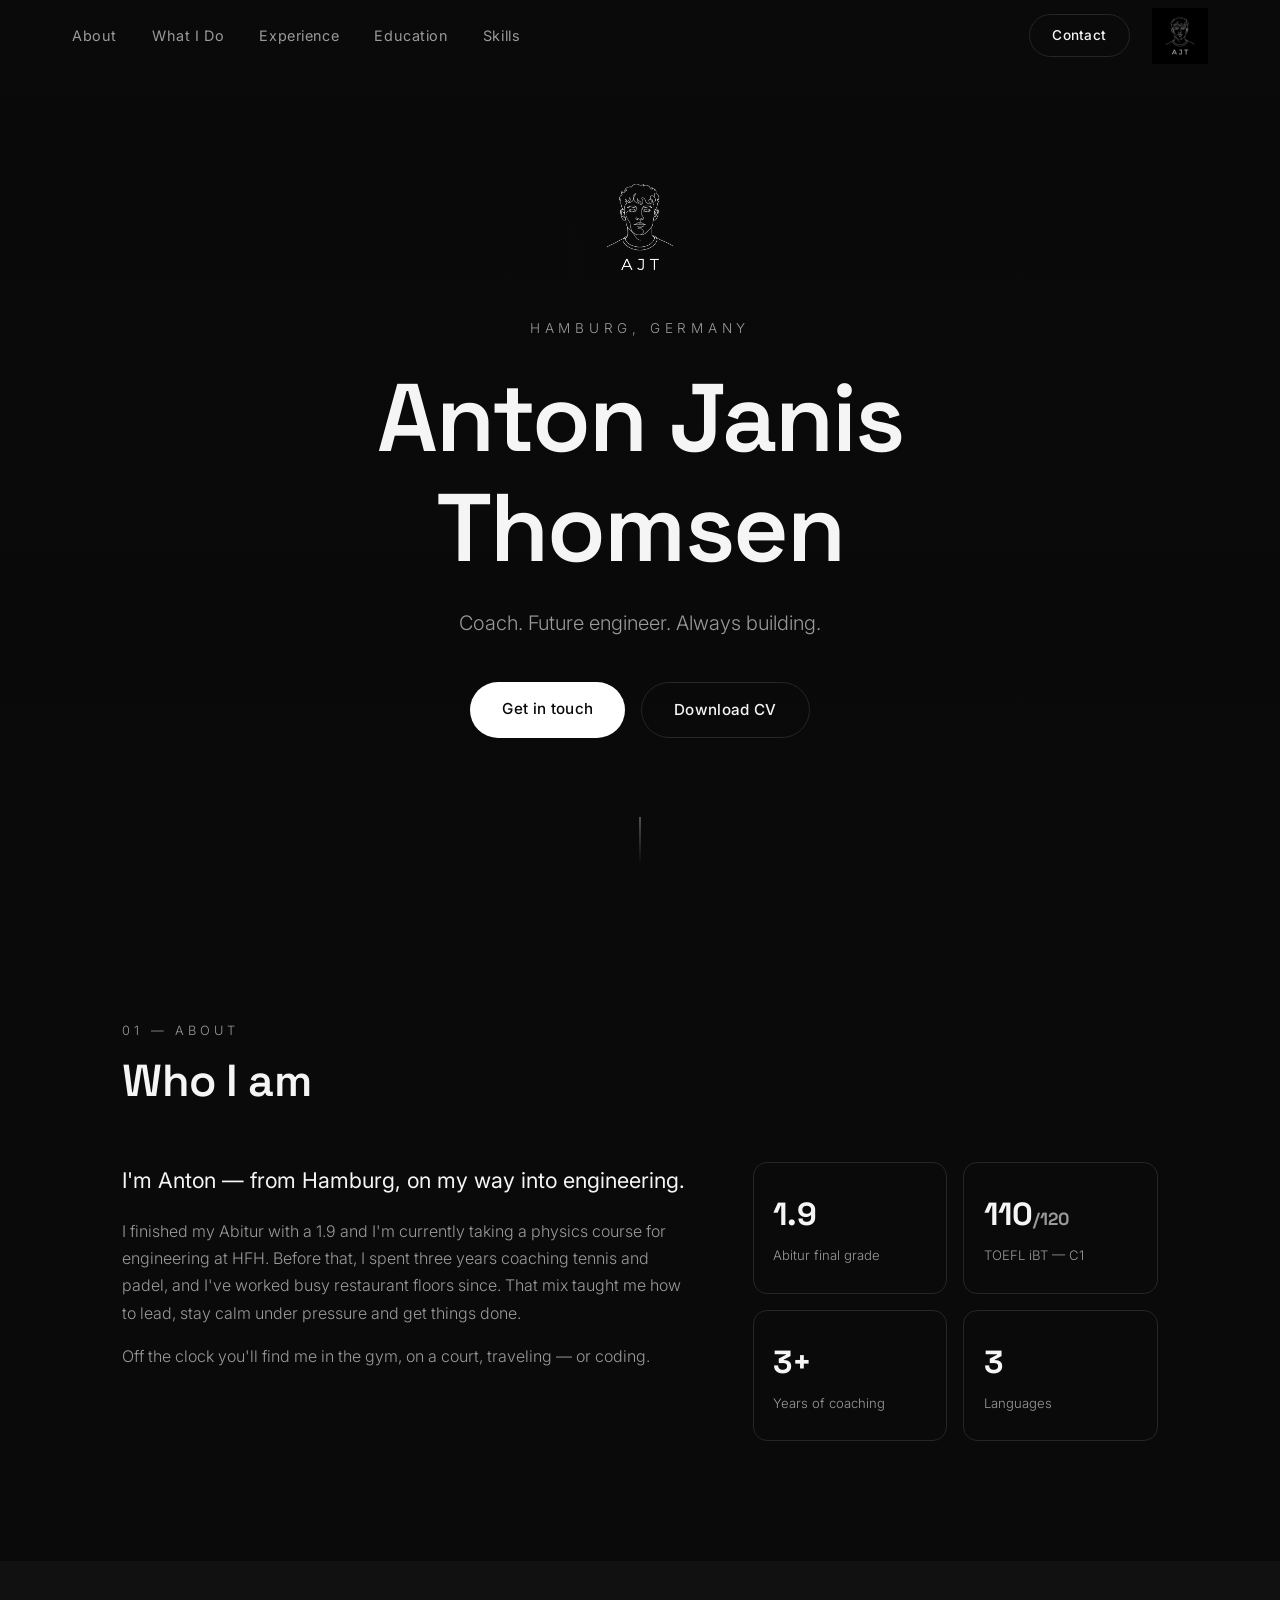
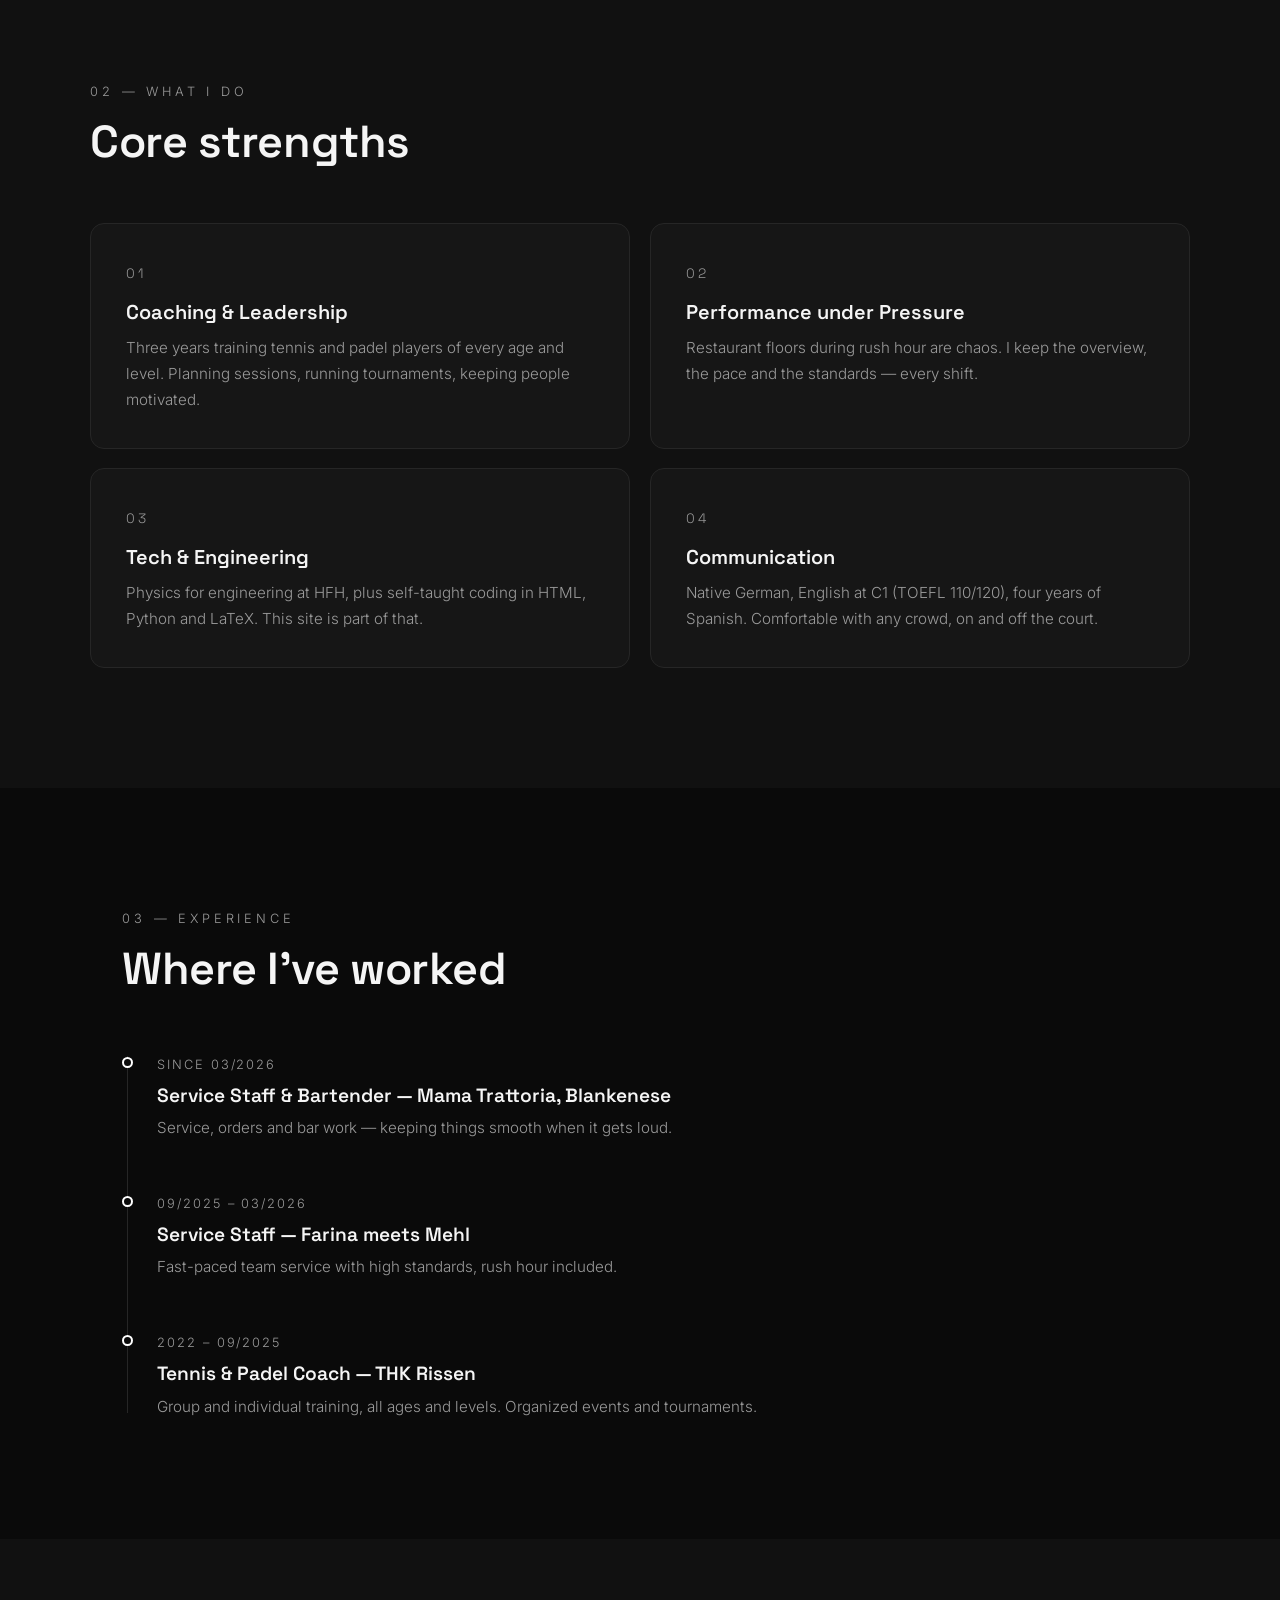
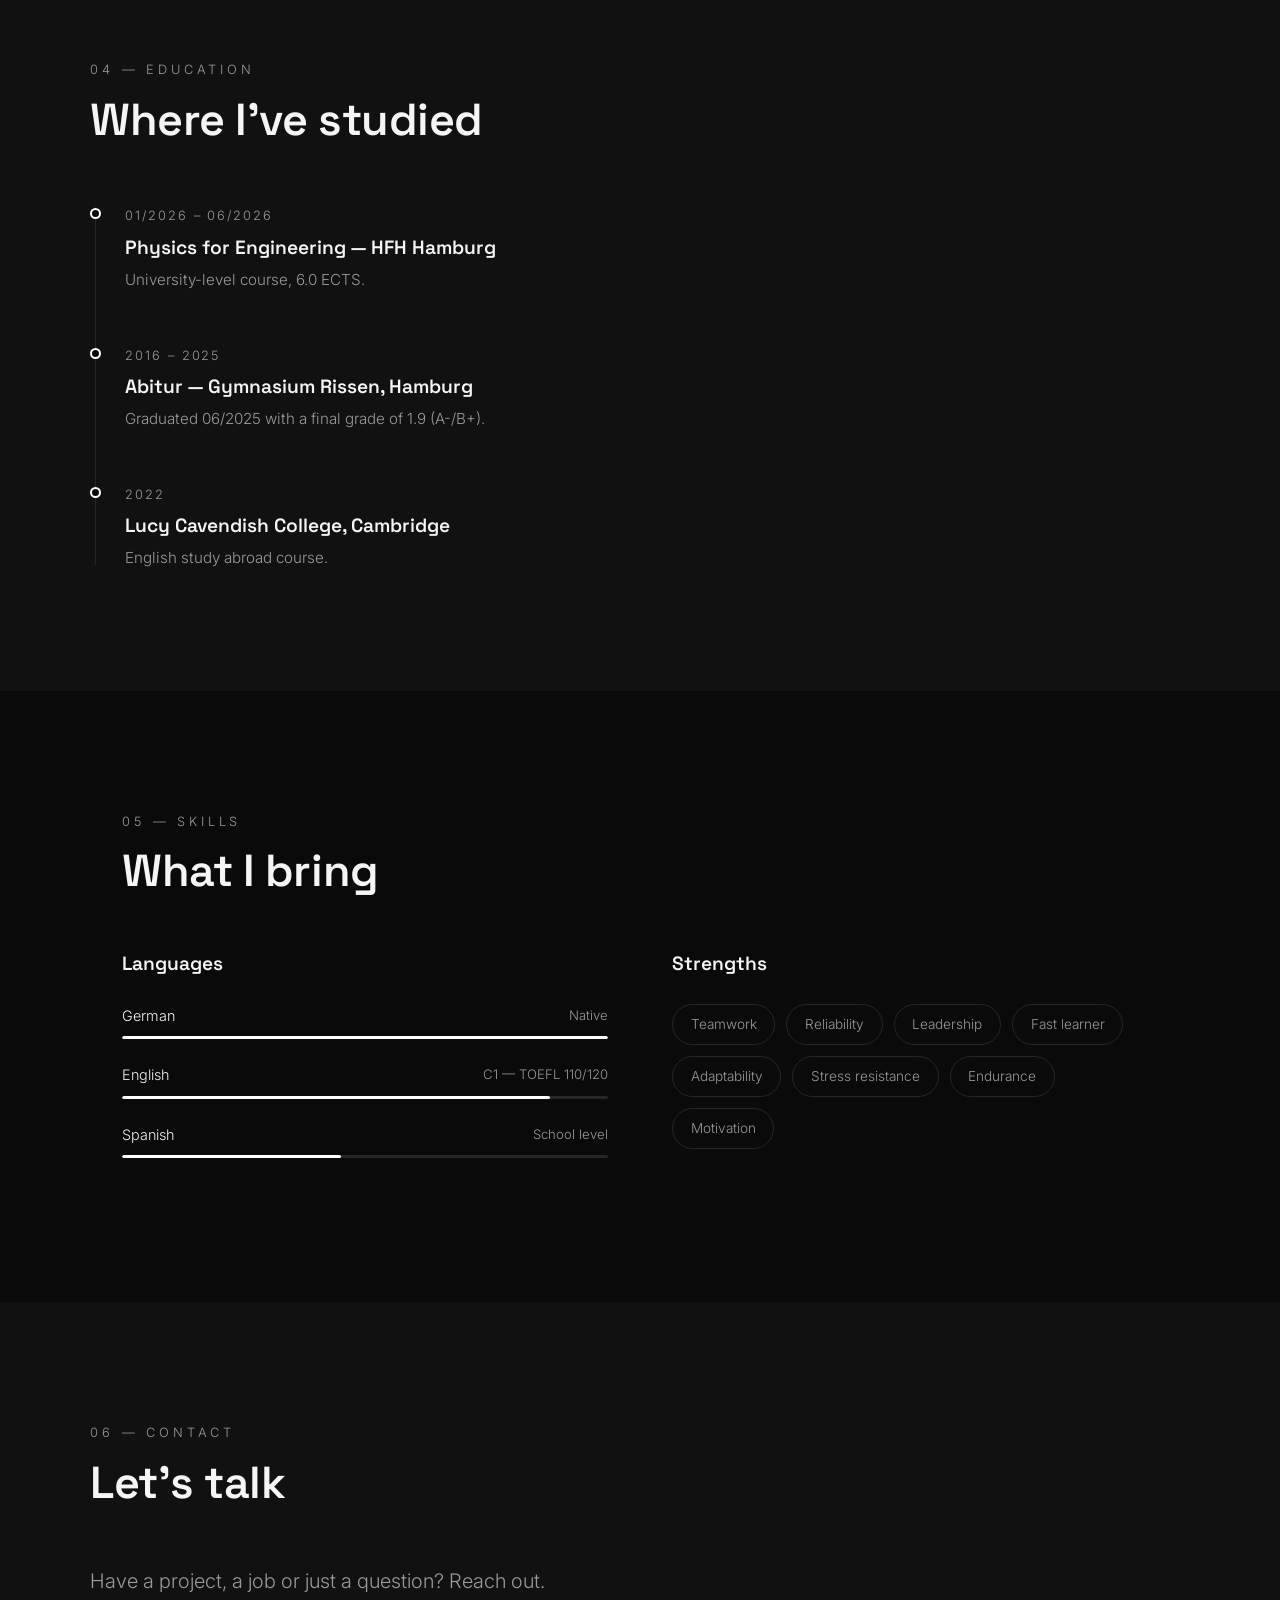
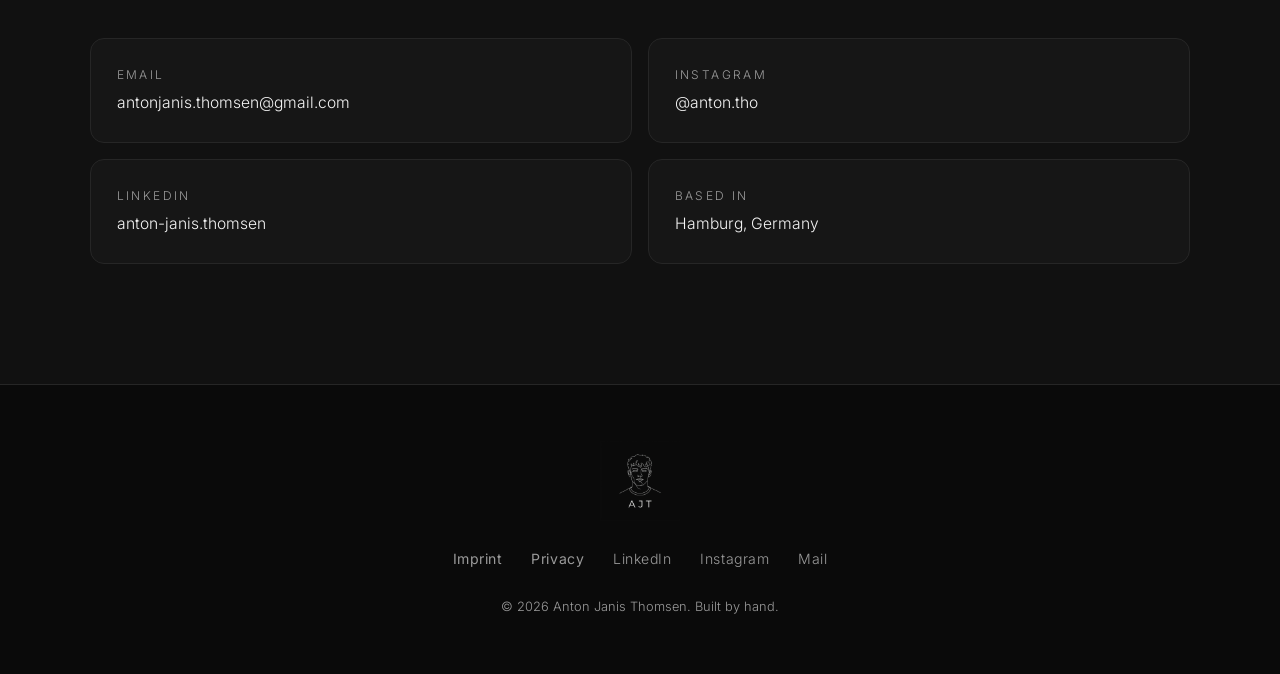
==== index.html @ c022505d "Add files via upload" ====
<!DOCTYPE html>
<html lang="en">
<head>
<meta charset="UTF-8">
<meta name="viewport" content="width=device-width, initial-scale=1.0">
<meta name="description" content="Anton Janis Thomsen — coach, future engineer, based in Hamburg.">
<title>Anton Janis Thomsen</title>
<link rel="icon" href="favicon.png" type="image/png">
<link rel="apple-touch-icon" href="logo.png">
<link rel="preconnect" href="https://fonts.googleapis.com">
<link rel="preconnect" href="https://fonts.gstatic.com" crossorigin>
<link href="https://fonts.googleapis.com/css2?family=Space+Grotesk:wght@400;500;600;700&family=Inter:wght@300;400;500;600&display=swap" rel="stylesheet">
<link rel="stylesheet" href="style.css">
</head>
<body>

<!-- ===== Header ===== -->
<header id="navbar">
  <nav>
    <ul class="nav-links" id="navLinks">
      <li><a href="#about">About</a></li>
      <li><a href="#work">What I Do</a></li>
      <li><a href="#experience">Experience</a></li>
      <li><a href="#education">Education</a></li>
      <li><a href="#skills">Skills</a></li>
    </ul>
    <div class="nav-right">
      <a href="#contact" class="btn btn-outline btn-small">Contact</a>
      <a href="#hero" class="logo" aria-label="AJT — back to top">
        <img src="logo.png" onerror="this.onerror=null;this.src='https://d8j0ntlcm91z4.cloudfront.net/user_3Ex9c6Th5YQaS0W8YevhInPlWBS/hf_20260610_174557_e911da86-dc4c-43cd-9769-07fc72eb60ad.png'" alt="AJT logo" class="logo-img">
      </a>
    </div>
    <button class="burger" id="burger" aria-label="Menu">
      <span></span><span></span><span></span>
    </button>
  </nav>
</header>

<!-- ===== Hero ===== -->
<section id="hero">
  <div class="hero-bg" aria-hidden="true"></div>
  <div class="hero-content">
    <img src="logo.png" alt="AJT logo" class="hero-logo reveal">
    <p class="greeting reveal">Hamburg, Germany</p>
    <h1 class="reveal delay-1">Anton Janis<br>Thomsen</h1>
    <p class="subtitle reveal delay-2">Coach. Future engineer. Always building.</p>
    <div class="hero-buttons reveal delay-3">
      <a href="#contact" class="btn btn-primary">Get in touch</a>
      <a href="CV_Anton_Thomsen.pdf" class="btn btn-outline" download>Download CV</a>
    </div>
  </div>
  <a href="#about" class="scroll-down" aria-label="Scroll down"><span></span></a>
</section>

<!-- ===== About ===== -->
<section id="about" class="section">
  <div class="section-header reveal">
    <span class="tag">01 — About</span>
    <h2>Who I am</h2>
  </div>
  <div class="about-grid">
    <div class="about-text reveal">
      <p class="lead">I'm Anton — from Hamburg, on my way into engineering.</p>
      <p>I finished my Abitur with a 1.9 and I'm currently taking a physics course
      for engineering at HFH. Before that, I spent three years coaching tennis and
      padel, and I've worked busy restaurant floors since. That mix taught me how
      to lead, stay calm under pressure and get things done.</p>
      <p>Off the clock you'll find me in the gym, on a court, traveling — or coding.</p>
    </div>
    <div class="about-stats reveal">
      <div class="stat"><span class="stat-number" data-count="1.9">1.9</span><span class="stat-label">Abitur final grade</span></div>
      <div class="stat"><span class="stat-number">110<small>/120</small></span><span class="stat-label">TOEFL iBT — C1</span></div>
      <div class="stat"><span class="stat-number">3+</span><span class="stat-label">Years of coaching</span></div>
      <div class="stat"><span class="stat-number">3</span><span class="stat-label">Languages</span></div>
    </div>
  </div>
</section>

<!-- ===== What I Do ===== -->
<section id="work" class="section alt-bg">
  <div class="section-header reveal">
    <span class="tag">02 — What I Do</span>
    <h2>Core strengths</h2>
  </div>
  <div class="card-grid">
    <article class="card reveal">
      <span class="card-num">01</span>
      <h3>Coaching &amp; Leadership</h3>
      <p>Three years training tennis and padel players of every age and level. Planning sessions, running tournaments, keeping people motivated.</p>
    </article>
    <article class="card reveal">
      <span class="card-num">02</span>
      <h3>Performance under Pressure</h3>
      <p>Restaurant floors during rush hour are chaos. I keep the overview, the pace and the standards — every shift.</p>
    </article>
    <article class="card reveal">
      <span class="card-num">03</span>
      <h3>Tech &amp; Engineering</h3>
      <p>Physics for engineering at HFH, plus self-taught coding in HTML, Python and LaTeX. This site is part of that.</p>
    </article>
    <article class="card reveal">
      <span class="card-num">04</span>
      <h3>Communication</h3>
      <p>Native German, English at C1 (TOEFL 110/120), four years of Spanish. Comfortable with any crowd, on and off the court.</p>
    </article>
  </div>
</section>

<!-- ===== Experience ===== -->
<section id="experience" class="section">
  <div class="section-header reveal">
    <span class="tag">03 — Experience</span>
    <h2>Where I've worked</h2>
  </div>
  <div class="timeline">
    <div class="timeline-item reveal">
      <div class="timeline-dot"></div>
      <div class="timeline-content">
        <span class="timeline-date">Since 03/2026</span>
        <h3>Service Staff &amp; Bartender — Mama Trattoria, Blankenese</h3>
        <p>Service, orders and bar work — keeping things smooth when it gets loud.</p>
      </div>
    </div>
    <div class="timeline-item reveal">
      <div class="timeline-dot"></div>
      <div class="timeline-content">
        <span class="timeline-date">09/2025 – 03/2026</span>
        <h3>Service Staff — Farina meets Mehl</h3>
        <p>Fast-paced team service with high standards, rush hour included.</p>
      </div>
    </div>
    <div class="timeline-item reveal">
      <div class="timeline-dot"></div>
      <div class="timeline-content">
        <span class="timeline-date">2022 – 09/2025</span>
        <h3>Tennis &amp; Padel Coach — THK Rissen</h3>
        <p>Group and individual training, all ages and levels. Organized events and tournaments.</p>
      </div>
    </div>
  </div>
</section>

<!-- ===== Education ===== -->
<section id="education" class="section alt-bg">
  <div class="section-header reveal">
    <span class="tag">04 — Education</span>
    <h2>Where I've studied</h2>
  </div>
  <div class="timeline">
    <div class="timeline-item reveal">
      <div class="timeline-dot"></div>
      <div class="timeline-content">
        <span class="timeline-date">01/2026 – 06/2026</span>
        <h3>Physics for Engineering — HFH Hamburg</h3>
        <p>University-level course, 6.0 ECTS.</p>
      </div>
    </div>
    <div class="timeline-item reveal">
      <div class="timeline-dot"></div>
      <div class="timeline-content">
        <span class="timeline-date">2016 – 2025</span>
        <h3>Abitur — Gymnasium Rissen, Hamburg</h3>
        <p>Graduated 06/2025 with a final grade of 1.9 (A-/B+).</p>
      </div>
    </div>
    <div class="timeline-item reveal">
      <div class="timeline-dot"></div>
      <div class="timeline-content">
        <span class="timeline-date">2022</span>
        <h3>Lucy Cavendish College, Cambridge</h3>
        <p>English study abroad course.</p>
      </div>
    </div>
  </div>
</section>

<!-- ===== Skills ===== -->
<section id="skills" class="section">
  <div class="section-header reveal">
    <span class="tag">05 — Skills</span>
    <h2>What I bring</h2>
  </div>
  <div class="skills-grid">
    <div class="skills-block reveal">
      <h3>Languages</h3>
      <div class="skill-bar">
        <div class="skill-bar-label"><span>German</span><span>Native</span></div>
        <div class="bar"><div class="bar-fill" data-width="100"></div></div>
      </div>
      <div class="skill-bar">
        <div class="skill-bar-label"><span>English</span><span>C1 — TOEFL 110/120</span></div>
        <div class="bar"><div class="bar-fill" data-width="88"></div></div>
      </div>
      <div class="skill-bar">
        <div class="skill-bar-label"><span>Spanish</span><span>School level</span></div>
        <div class="bar"><div class="bar-fill" data-width="45"></div></div>
      </div>
    </div>
    <div class="skills-block reveal">
      <h3>Strengths</h3>
      <div class="chip-list">
        <span class="chip">Teamwork</span>
        <span class="chip">Reliability</span>
        <span class="chip">Leadership</span>
        <span class="chip">Fast learner</span>
        <span class="chip">Adaptability</span>
        <span class="chip">Stress resistance</span>
        <span class="chip">Endurance</span>
        <span class="chip">Motivation</span>
      </div>
    </div>
  </div>
</section>

<!-- ===== Contact ===== -->
<section id="contact" class="section alt-bg">
  <div class="section-header reveal">
    <span class="tag">06 — Contact</span>
    <h2>Let's talk</h2>
  </div>
  <div class="contact-content reveal">
    <p class="contact-intro">Have a project, a job or just a question? Reach out.</p>
    <div class="contact-cards">
      <a href="mailto:antonjanis.thomsen@gmail.com" class="contact-card"><span class="contact-label">Email</span><span>antonjanis.thomsen@gmail.com</span></a>
      <a href="https://www.instagram.com/anton.tho/" target="_blank" rel="noopener" class="contact-card"><span class="contact-label">Instagram</span><span>@anton.tho</span></a>
      <a href="https://linkedin.com/in/anton-janis.thomsen" target="_blank" rel="noopener" class="contact-card"><span class="contact-label">LinkedIn</span><span>anton-janis.thomsen</span></a>
      <div class="contact-card"><span class="contact-label">Based in</span><span>Hamburg, Germany</span></div>
    </div>
  </div>
</section>

<!-- ===== Footer ===== -->
<footer>
  <div class="footer-inner">
    <img src="logo.png" onerror="this.onerror=null;this.src='https://d8j0ntlcm91z4.cloudfront.net/user_3Ex9c6Th5YQaS0W8YevhInPlWBS/hf_20260610_174557_e911da86-dc4c-43cd-9769-07fc72eb60ad.png'" alt="AJT logo" class="footer-logo">
    <div class="footer-links">
      <button class="footer-link" data-modal="imprint">Imprint</button>
      <button class="footer-link" data-modal="privacy">Privacy</button>
      <a href="https://linkedin.com/in/anton-janis.thomsen" target="_blank" rel="noopener" class="footer-link">LinkedIn</a>
      <a href="https://www.instagram.com/anton.tho/" target="_blank" rel="noopener" class="footer-link">Instagram</a>
      <a href="mailto:antonjanis.thomsen@gmail.com" class="footer-link">Mail</a>
    </div>
    <p class="footer-copy">&copy; 2026 Anton Janis Thomsen. Built by hand.</p>
  </div>
</footer>

<!-- ===== Modals ===== -->
<dialog id="imprint">
  <button class="modal-close" aria-label="Close">&times;</button>
  <h3>Imprint</h3>
  <p>Anton Janis Theodor Thomsen<br>Hamburg, Germany<br>antonjanis.thomsen@gmail.com</p>
  <p class="modal-note">Responsible for content according to &sect; 5 TMG.</p>
</dialog>
<dialog id="privacy">
  <button class="modal-close" aria-label="Close">&times;</button>
  <h3>Privacy</h3>
  <p>This site collects no personal data, sets no cookies and uses no tracking. Fonts are loaded from Google Fonts; their privacy policy applies to that request.</p>
</dialog>

<script src="script.js"></script>
</body>
</html>
---- style.css ----
/* ============ Base ============ */
:root {
  --bg: #0a0a0a;
  --bg-alt: #111111;
  --surface: #161616;
  --line: #262626;
  --text: #f5f5f5;
  --muted: #9a9a9a;
  --accent: #ffffff;
  --radius: 14px;
  --nav-h: 72px;
  --ease: cubic-bezier(.22, 1, .36, 1);
}

* { margin: 0; padding: 0; box-sizing: border-box; }

html { scroll-behavior: smooth; scroll-padding-top: var(--nav-h); }

body {
  background: var(--bg);
  color: var(--text);
  font-family: 'Inter', system-ui, sans-serif;
  font-weight: 300;
  line-height: 1.7;
  -webkit-font-smoothing: antialiased;
}

h1, h2, h3 { font-family: 'Space Grotesk', 'Inter', sans-serif; font-weight: 600; line-height: 1.15; }

img { display: block; max-width: 100%; }

::selection { background: var(--accent); color: var(--bg); }

/* ============ Buttons ============ */
.btn {
  display: inline-block;
  padding: 0.9rem 2rem;
  border-radius: 999px;
  font-size: 0.95rem;
  font-weight: 500;
  letter-spacing: 0.02em;
  text-decoration: none;
  transition: transform 0.3s var(--ease), background 0.3s, color 0.3s, border-color 0.3s;
}
.btn:hover { transform: translateY(-2px); }
.btn-primary { background: var(--accent); color: var(--bg); }
.btn-primary:hover { background: #e2e2e2; }
.btn-outline { border: 1px solid var(--line); color: var(--text); }
.btn-outline:hover { border-color: var(--accent); }
.btn-small { padding: 0.55rem 1.4rem; font-size: 0.85rem; }

/* ============ Header ============ */
#navbar {
  position: fixed;
  inset: 0 0 auto 0;
  z-index: 100;
  height: var(--nav-h);
  transition: background 0.4s, border-color 0.4s;
  border-bottom: 1px solid transparent;
}
#navbar.scrolled {
  background: rgba(10, 10, 10, 0.85);
  backdrop-filter: blur(14px);
  -webkit-backdrop-filter: blur(14px);
  border-bottom-color: var(--line);
}
#navbar nav {
  max-width: 1200px;
  height: 100%;
  margin: 0 auto;
  padding: 0 2rem;
  display: flex;
  align-items: center;
  justify-content: space-between;
  gap: 2rem;
}
.nav-links {
  display: flex;
  gap: 2.2rem;
  list-style: none;
}
.nav-links a {
  color: var(--muted);
  text-decoration: none;
  font-size: 0.9rem;
  font-weight: 400;
  letter-spacing: 0.04em;
  transition: color 0.3s;
}
.nav-links a:hover { color: var(--text); }
.nav-right { display: flex; align-items: center; gap: 1.4rem; }
.logo { color: var(--accent); }
.logo-img { height: 56px; width: auto; filter: invert(1); mix-blend-mode: screen; transition: opacity 0.3s; }
.logo:hover .logo-img { opacity: 0.7; }

.burger {
  display: none;
  flex-direction: column;
  gap: 5px;
  background: none;
  border: none;
  cursor: pointer;
  padding: 6px;
}
.burger span {
  width: 24px; height: 2px;
  background: var(--text);
  transition: transform 0.3s var(--ease), opacity 0.3s;
}
.burger.open span:nth-child(1) { transform: translateY(7px) rotate(45deg); }
.burger.open span:nth-child(2) { opacity: 0; }
.burger.open span:nth-child(3) { transform: translateY(-7px) rotate(-45deg); }

/* ============ Hero ============ */
#hero {
  position: relative;
  min-height: 100svh;
  display: flex;
  align-items: center;
  justify-content: center;
  text-align: center;
  overflow: hidden;
}
.hero-bg {
  position: absolute;
  inset: 0;
  background:
    linear-gradient(rgba(10,10,10,0.78), rgba(10,10,10,0.92) 70%, var(--bg)),
    url('https://images.unsplash.com/photo-1550684376-efcbd6e3f031?auto=format&fit=crop&w=1920&q=70') center/cover no-repeat;
  animation: heroZoom 18s var(--ease) forwards;
}
@keyframes heroZoom { from { transform: scale(1.08); } to { transform: scale(1); } }

.hero-content { position: relative; padding: 0 1.5rem; max-width: 900px; }
.hero-logo {
  height: 130px;
  margin: 0 auto 1.6rem;
  filter: invert(1);
  mix-blend-mode: screen;
}
.greeting {
  font-size: 0.85rem;
  letter-spacing: 0.35em;
  text-transform: uppercase;
  color: var(--muted);
  margin-bottom: 1.4rem;
}
#hero h1 {
  font-size: clamp(2.8rem, 8vw, 6rem);
  letter-spacing: -0.02em;
  margin-bottom: 1.4rem;
}
.subtitle {
  font-size: clamp(1rem, 2.2vw, 1.25rem);
  color: var(--muted);
  margin-bottom: 2.6rem;
}
.hero-buttons { display: flex; gap: 1rem; justify-content: center; flex-wrap: wrap; }

.scroll-down {
  position: absolute;
  bottom: 2.2rem;
  left: 50%;
  transform: translateX(-50%);
}
.scroll-down span {
  display: block;
  width: 1px; height: 48px;
  background: linear-gradient(var(--muted), transparent);
  animation: scrollPulse 2s infinite;
}
@keyframes scrollPulse {
  0% { transform: scaleY(0); transform-origin: top; }
  50% { transform: scaleY(1); transform-origin: top; }
  51% { transform-origin: bottom; }
  100% { transform: scaleY(0); transform-origin: bottom; }
}

/* ============ Sections ============ */
.section { padding: 7.5rem 2rem; max-width: 1100px; margin: 0 auto; }
.alt-bg {
  max-width: none;
  background: var(--bg-alt);
}
.alt-bg > * { max-width: 1100px; margin-left: auto; margin-right: auto; }

.section-header { margin-bottom: 3.5rem; }
.tag {
  display: block;
  font-size: 0.8rem;
  letter-spacing: 0.3em;
  text-transform: uppercase;
  color: var(--muted);
  margin-bottom: 0.8rem;
}
.section-header h2 { font-size: clamp(1.9rem, 4.5vw, 2.8rem); letter-spacing: -0.01em; }

/* ============ About ============ */
.about-grid {
  display: grid;
  grid-template-columns: 1.4fr 1fr;
  gap: 4rem;
  align-items: start;
}
.lead { font-size: 1.35rem; font-weight: 400; color: var(--text); margin-bottom: 1.2rem; }
.about-text p:not(.lead) { color: var(--muted); margin-bottom: 1rem; }
.about-stats {
  display: grid;
  grid-template-columns: 1fr 1fr;
  gap: 1rem;
}
.stat {
  border: 1px solid var(--line);
  border-radius: var(--radius);
  padding: 1.5rem 1.2rem;
  transition: border-color 0.3s, transform 0.3s var(--ease);
}
.stat:hover { border-color: var(--accent); transform: translateY(-3px); }
.stat-number {
  display: block;
  font-family: 'Space Grotesk', sans-serif;
  font-size: 2rem;
  font-weight: 700;
}
.stat-number small { font-size: 1.1rem; color: var(--muted); }
.stat-label { font-size: 0.82rem; color: var(--muted); }

/* ============ Cards ============ */
.card-grid {
  display: grid;
  grid-template-columns: repeat(2, 1fr);
  gap: 1.2rem;
}
.card {
  background: var(--surface);
  border: 1px solid var(--line);
  border-radius: var(--radius);
  padding: 2.2rem;
  transition: border-color 0.3s, transform 0.4s var(--ease);
}
.card:hover { border-color: var(--accent); transform: translateY(-5px); }
.card-num {
  font-family: 'Space Grotesk', sans-serif;
  font-size: 0.85rem;
  color: var(--muted);
  letter-spacing: 0.2em;
}
.card h3 { font-size: 1.25rem; margin: 0.9rem 0 0.7rem; }
.card p { color: var(--muted); font-size: 0.95rem; }

/* ============ Timeline ============ */
.timeline { position: relative; padding-left: 2.2rem; }
.timeline::before {
  content: '';
  position: absolute;
  left: 5px; top: 6px; bottom: 6px;
  width: 1px;
  background: var(--line);
}
.timeline-item { position: relative; padding-bottom: 3rem; }
.timeline-item:last-child { padding-bottom: 0; }
.timeline-dot {
  position: absolute;
  left: -2.2rem;
  top: 7px;
  width: 11px; height: 11px;
  border-radius: 50%;
  background: var(--bg);
  border: 2px solid var(--accent);
}
.timeline-date {
  font-size: 0.8rem;
  letter-spacing: 0.15em;
  text-transform: uppercase;
  color: var(--muted);
}
.timeline-content h3 { font-size: 1.2rem; margin: 0.5rem 0; }
.timeline-content p { color: var(--muted); font-size: 0.95rem; }

/* ============ Skills ============ */
.skills-grid {
  display: grid;
  grid-template-columns: 1fr 1fr;
  gap: 4rem;
}
.skills-block h3 { font-size: 1.2rem; margin-bottom: 1.8rem; }
.skill-bar { margin-bottom: 1.5rem; }
.skill-bar-label {
  display: flex;
  justify-content: space-between;
  font-size: 0.9rem;
  margin-bottom: 0.5rem;
}
.skill-bar-label span:last-child { color: var(--muted); font-size: 0.82rem; }
.bar {
  height: 3px;
  background: var(--line);
  border-radius: 2px;
  overflow: hidden;
}
.bar-fill {
  height: 100%;
  width: 0;
  background: var(--accent);
  border-radius: 2px;
  transition: width 1.4s var(--ease) 0.25s;
}
.chip-list { display: flex; flex-wrap: wrap; gap: 0.7rem; }
.chip {
  border: 1px solid var(--line);
  border-radius: 999px;
  padding: 0.5rem 1.1rem;
  font-size: 0.85rem;
  color: var(--muted);
  transition: border-color 0.3s, color 0.3s;
}
.chip:hover { border-color: var(--accent); color: var(--text); }

/* ============ Contact ============ */
.contact-intro { font-size: 1.25rem; color: var(--muted); margin-bottom: 2.5rem; }
.contact-cards {
  display: grid;
  grid-template-columns: repeat(2, 1fr);
  gap: 1rem;
}
.contact-card {
  display: flex;
  flex-direction: column;
  gap: 0.3rem;
  background: var(--surface);
  border: 1px solid var(--line);
  border-radius: var(--radius);
  padding: 1.6rem;
  color: var(--text);
  text-decoration: none;
  font-size: 0.98rem;
  transition: border-color 0.3s, transform 0.3s var(--ease);
  overflow-wrap: anywhere;
}
.contact-card:hover { border-color: var(--accent); transform: translateY(-3px); }
.contact-label {
  font-size: 0.75rem;
  letter-spacing: 0.2em;
  text-transform: uppercase;
  color: var(--muted);
}

/* ============ Footer ============ */
footer { border-top: 1px solid var(--line); padding: 3.5rem 2rem; }
.footer-inner {
  max-width: 1100px;
  margin: 0 auto;
  display: flex;
  flex-direction: column;
  align-items: center;
  gap: 1.6rem;
  text-align: center;
}
.footer-logo { height: 80px; filter: invert(1); mix-blend-mode: screen; opacity: 0.9; }
.footer-links { display: flex; flex-wrap: wrap; justify-content: center; gap: 1.8rem; }
.footer-link {
  background: none;
  border: none;
  cursor: pointer;
  font-family: inherit;
  font-size: 0.88rem;
  color: var(--muted);
  text-decoration: none;
  letter-spacing: 0.04em;
  transition: color 0.3s;
  padding: 0;
}
.footer-link:hover { color: var(--text); }
.footer-copy { font-size: 0.8rem; color: var(--muted); }

/* ============ Modals ============ */
dialog {
  background: var(--surface);
  color: var(--text);
  border: 1px solid var(--line);
  border-radius: var(--radius);
  padding: 2.5rem;
  max-width: 480px;
  width: calc(100% - 3rem);
}
dialog::backdrop { background: rgba(0, 0, 0, 0.7); backdrop-filter: blur(4px); }
dialog h3 { margin-bottom: 1rem; }
dialog p { color: var(--muted); font-size: 0.95rem; margin-bottom: 0.8rem; }
.modal-note { font-size: 0.8rem; }
.modal-close {
  position: absolute;
  top: 1rem; right: 1.2rem;
  background: none;
  border: none;
  color: var(--muted);
  font-size: 1.6rem;
  cursor: pointer;
  line-height: 1;
}
.modal-close:hover { color: var(--text); }

/* ============ Reveal animations ============ */
.reveal {
  opacity: 0;
  transform: translateY(26px);
  transition: opacity 0.8s var(--ease), transform 0.8s var(--ease);
}
.reveal.visible { opacity: 1; transform: none; }
.delay-1 { transition-delay: 0.12s; }
.delay-2 { transition-delay: 0.24s; }
.delay-3 { transition-delay: 0.36s; }

@media (prefers-reduced-motion: reduce) {
  .reveal { opacity: 1; transform: none; transition: none; }
  .hero-bg { animation: none; }
  html { scroll-behavior: auto; }
}

/* ============ Responsive ============ */
@media (max-width: 900px) {
  .about-grid, .skills-grid { grid-template-columns: 1fr; gap: 2.5rem; }
  .card-grid { grid-template-columns: 1fr; }
}

@media (max-width: 720px) {
  .section { padding: 5rem 1.4rem; }
  .burger { display: flex; }
  .nav-links {
    position: fixed;
    top: var(--nav-h);
    left: 0; right: 0;
    flex-direction: column;
    align-items: center;
    gap: 0;
    background: rgba(10, 10, 10, 0.97);
    backdrop-filter: blur(14px);
    border-bottom: 1px solid var(--line);
    max-height: 0;
    overflow: hidden;
    transition: max-height 0.45s var(--ease);
  }
  .nav-links.open { max-height: 320px; }
  .nav-links li { width: 100%; text-align: center; }
  .nav-links a { display: block; padding: 1rem; }
  .nav-right .btn { display: none; }
  .logo-img { height: 46px; }
  .contact-cards { grid-template-columns: 1fr; }
  .about-stats { grid-template-columns: 1fr 1fr; }
}
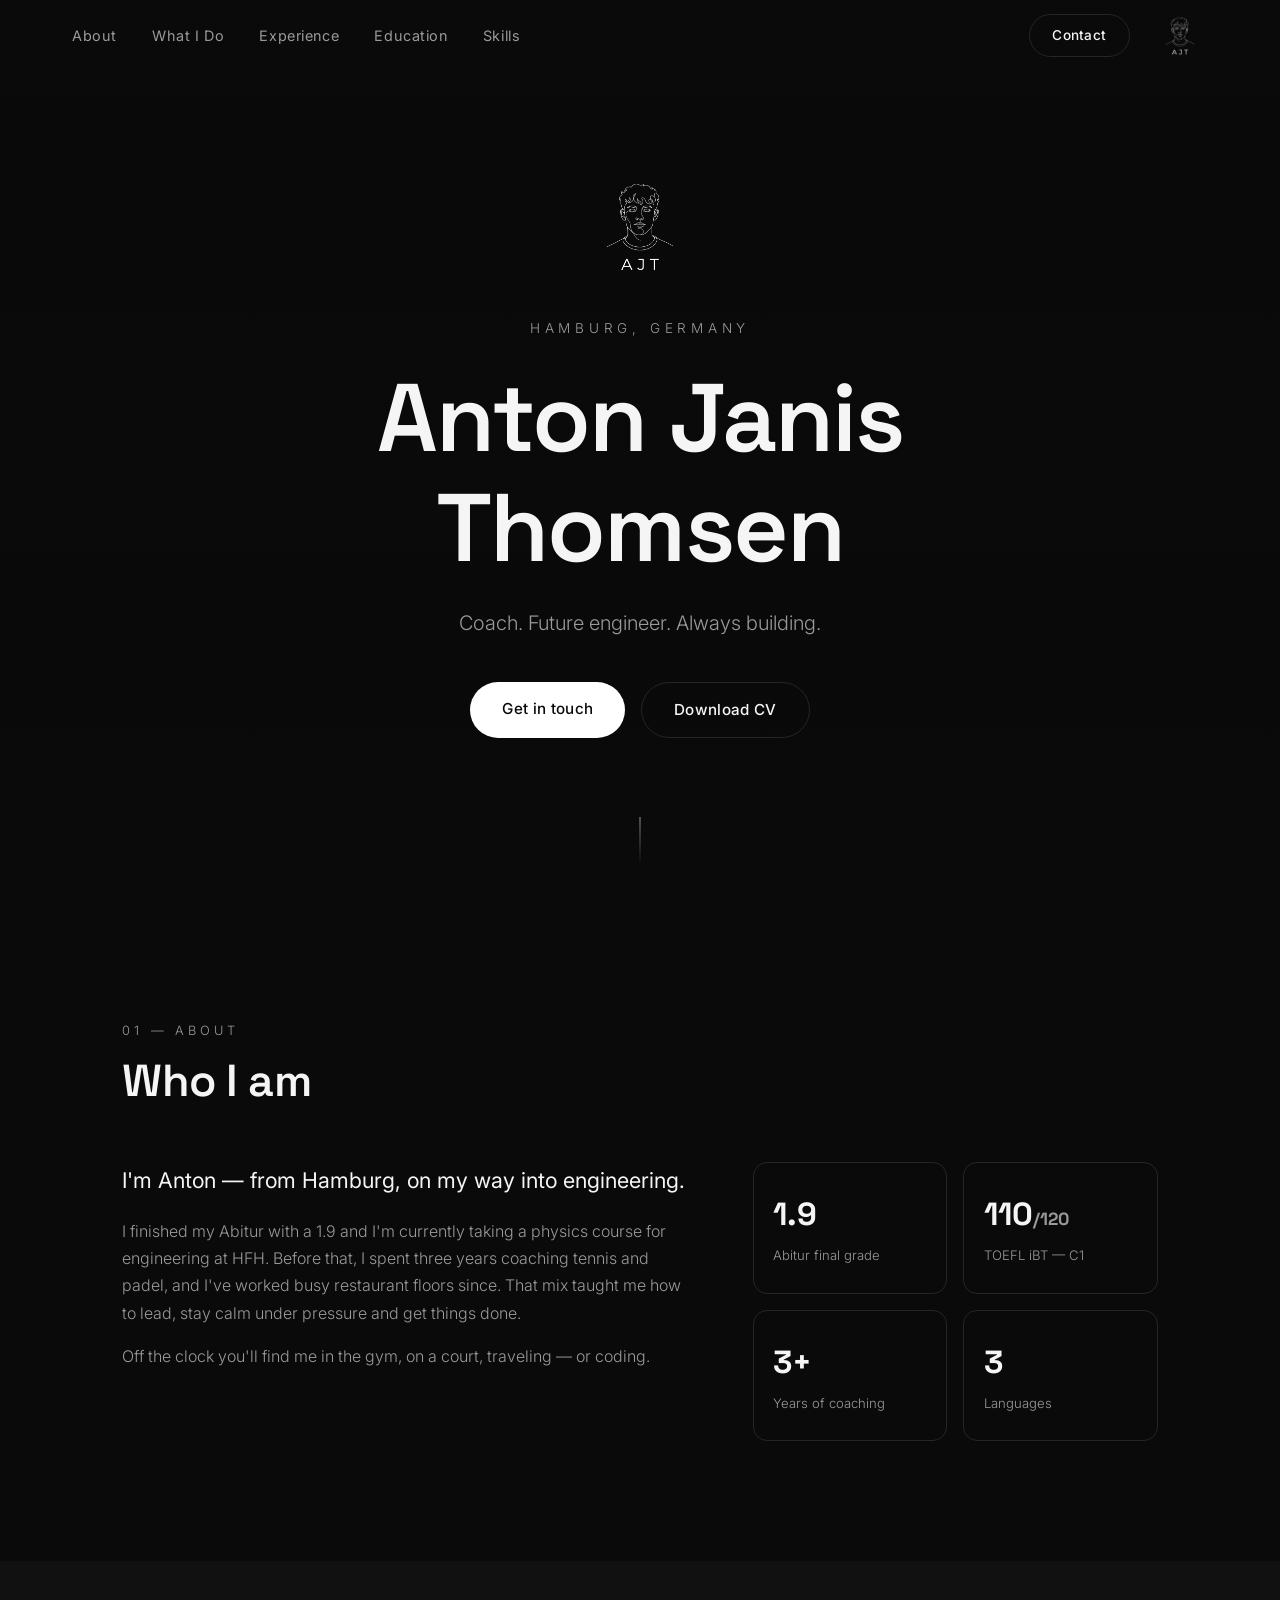
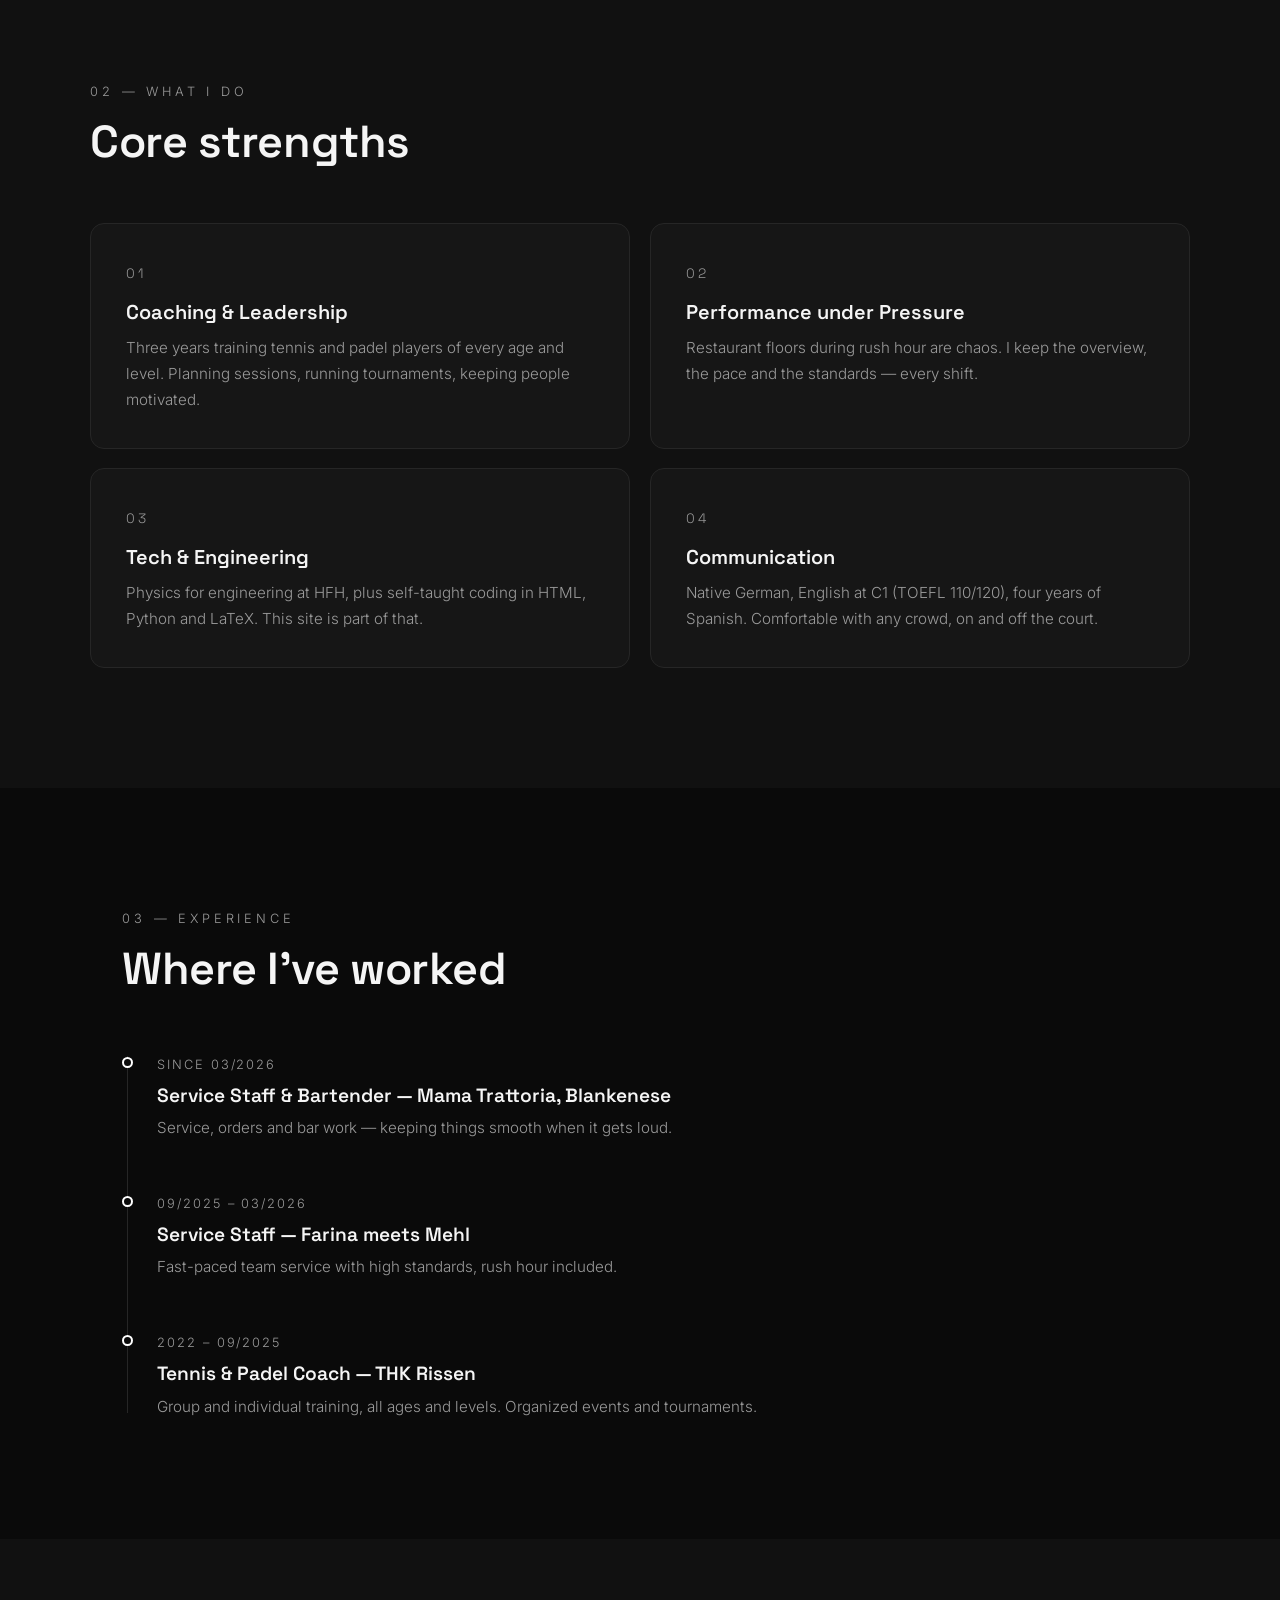
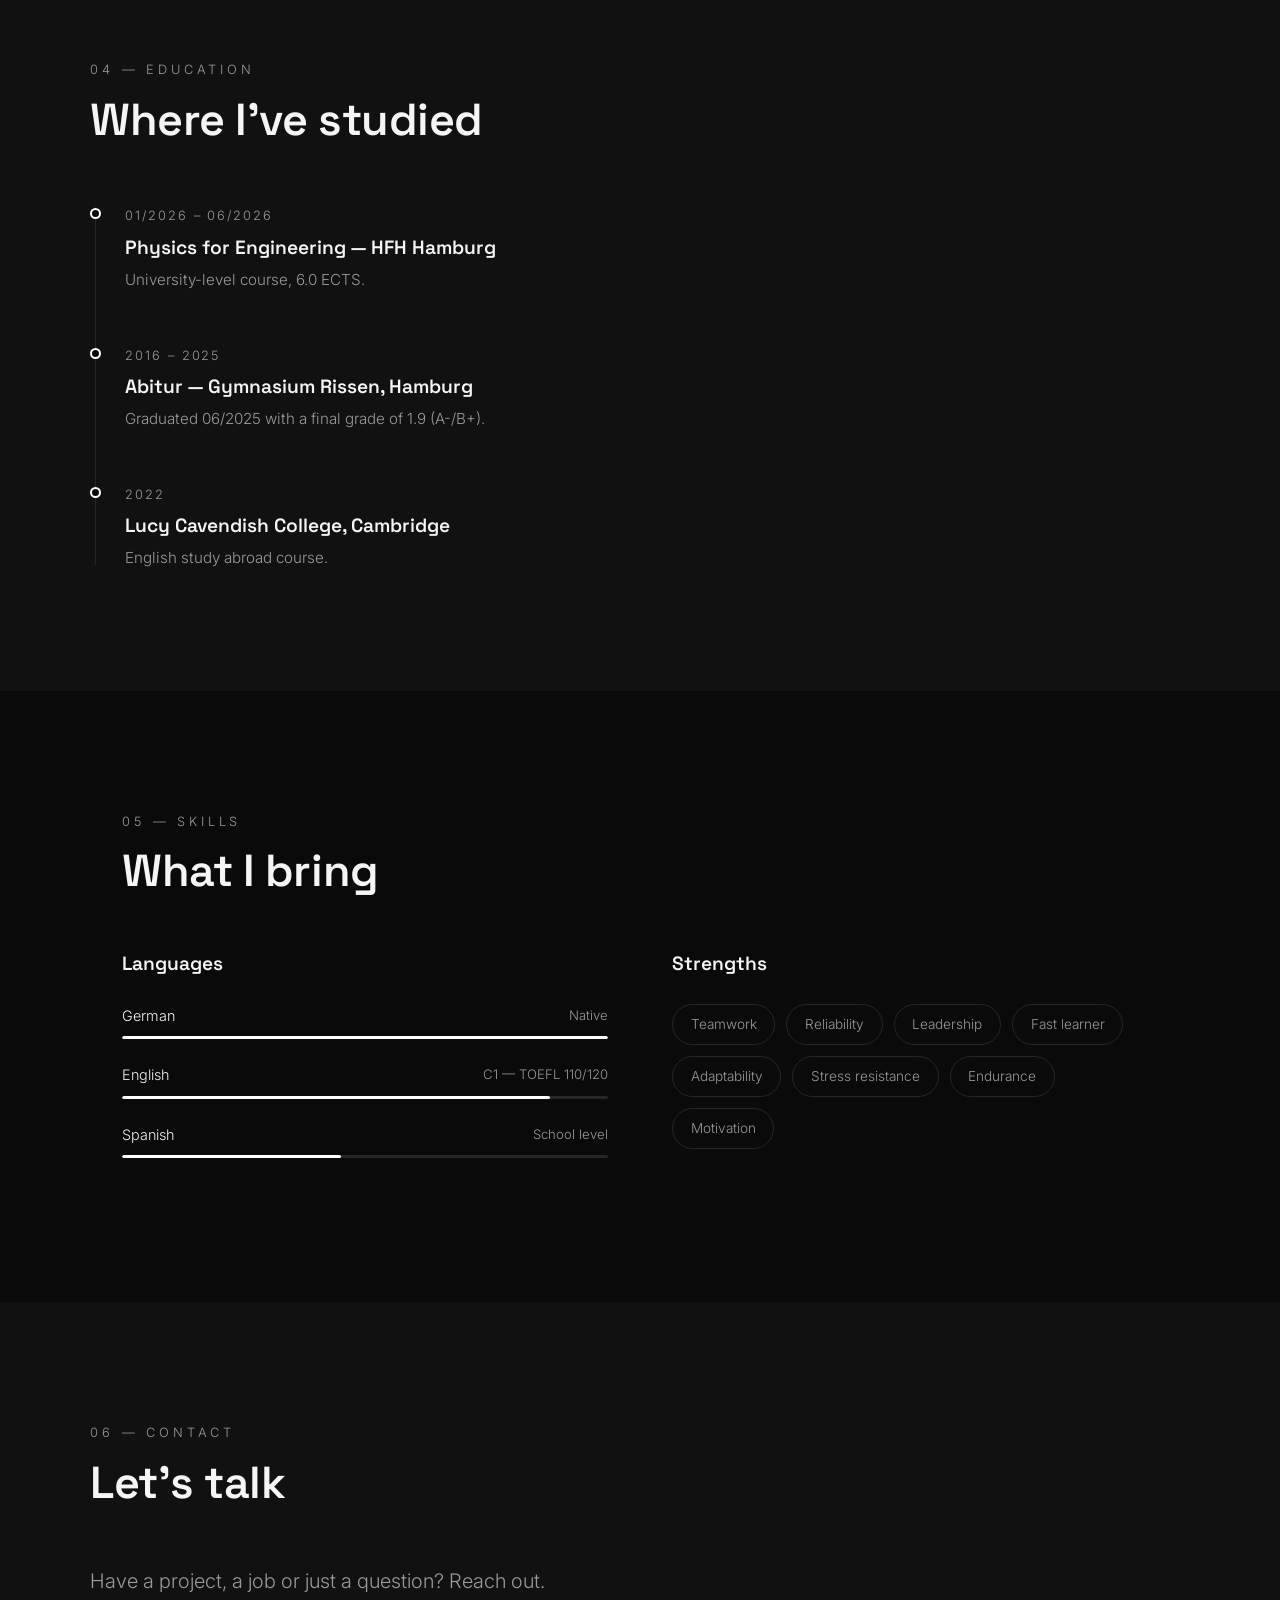
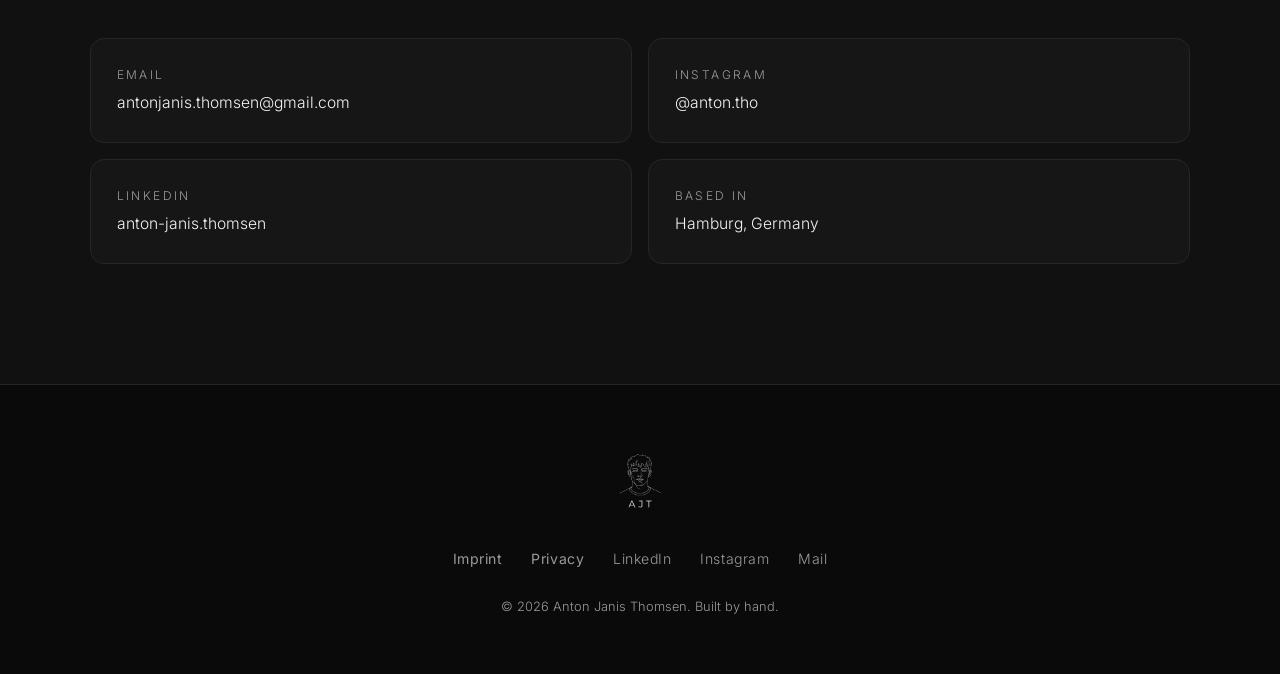
==== commit e0808064: "Add files via upload" ====
--- a/index.html
+++ b/index.html
@@ -27,7 +27,7 @@
     <div class="nav-right">
       <a href="#contact" class="btn btn-outline btn-small">Contact</a>
       <a href="#hero" class="logo" aria-label="AJT — back to top">
-        <img src="logo.png" onerror="this.onerror=null;this.src='https://d8j0ntlcm91z4.cloudfront.net/user_3Ex9c6Th5YQaS0W8YevhInPlWBS/hf_20260610_174557_e911da86-dc4c-43cd-9769-07fc72eb60ad.png'" alt="AJT logo" class="logo-img">
+        <img src="logo-white.png" alt="AJT logo" class="logo-img">
       </a>
     </div>
     <button class="burger" id="burger" aria-label="Menu">
@@ -40,7 +40,7 @@
 <section id="hero">
   <div class="hero-bg" aria-hidden="true"></div>
   <div class="hero-content">
-    <img src="logo.png" alt="AJT logo" class="hero-logo reveal">
+    <img src="logo-white.png" alt="AJT logo" class="hero-logo reveal">
     <p class="greeting reveal">Hamburg, Germany</p>
     <h1 class="reveal delay-1">Anton Janis<br>Thomsen</h1>
     <p class="subtitle reveal delay-2">Coach. Future engineer. Always building.</p>
@@ -232,7 +232,7 @@
 <!-- ===== Footer ===== -->
 <footer>
   <div class="footer-inner">
-    <img src="logo.png" onerror="this.onerror=null;this.src='https://d8j0ntlcm91z4.cloudfront.net/user_3Ex9c6Th5YQaS0W8YevhInPlWBS/hf_20260610_174557_e911da86-dc4c-43cd-9769-07fc72eb60ad.png'" alt="AJT logo" class="footer-logo">
+    <img src="logo-white.png" alt="AJT logo" class="footer-logo">
     <div class="footer-links">
       <button class="footer-link" data-modal="imprint">Imprint</button>
       <button class="footer-link" data-modal="privacy">Privacy</button>
--- a/style.css
+++ b/style.css
@@ -90,7 +90,7 @@
 .nav-links a:hover { color: var(--text); }
 .nav-right { display: flex; align-items: center; gap: 1.4rem; }
 .logo { color: var(--accent); }
-.logo-img { height: 56px; width: auto; filter: invert(1); mix-blend-mode: screen; transition: opacity 0.3s; }
+.logo-img { height: 56px; width: auto; transition: opacity 0.3s; }
 .logo:hover .logo-img { opacity: 0.7; }
 
 .burger {
@@ -135,8 +135,6 @@
 .hero-logo {
   height: 130px;
   margin: 0 auto 1.6rem;
-  filter: invert(1);
-  mix-blend-mode: screen;
 }
 .greeting {
   font-size: 0.85rem;
@@ -356,7 +354,7 @@
   gap: 1.6rem;
   text-align: center;
 }
-.footer-logo { height: 80px; filter: invert(1); mix-blend-mode: screen; opacity: 0.9; }
+.footer-logo { height: 80px; opacity: 0.9; }
 .footer-links { display: flex; flex-wrap: wrap; justify-content: center; gap: 1.8rem; }
 .footer-link {
   background: none;
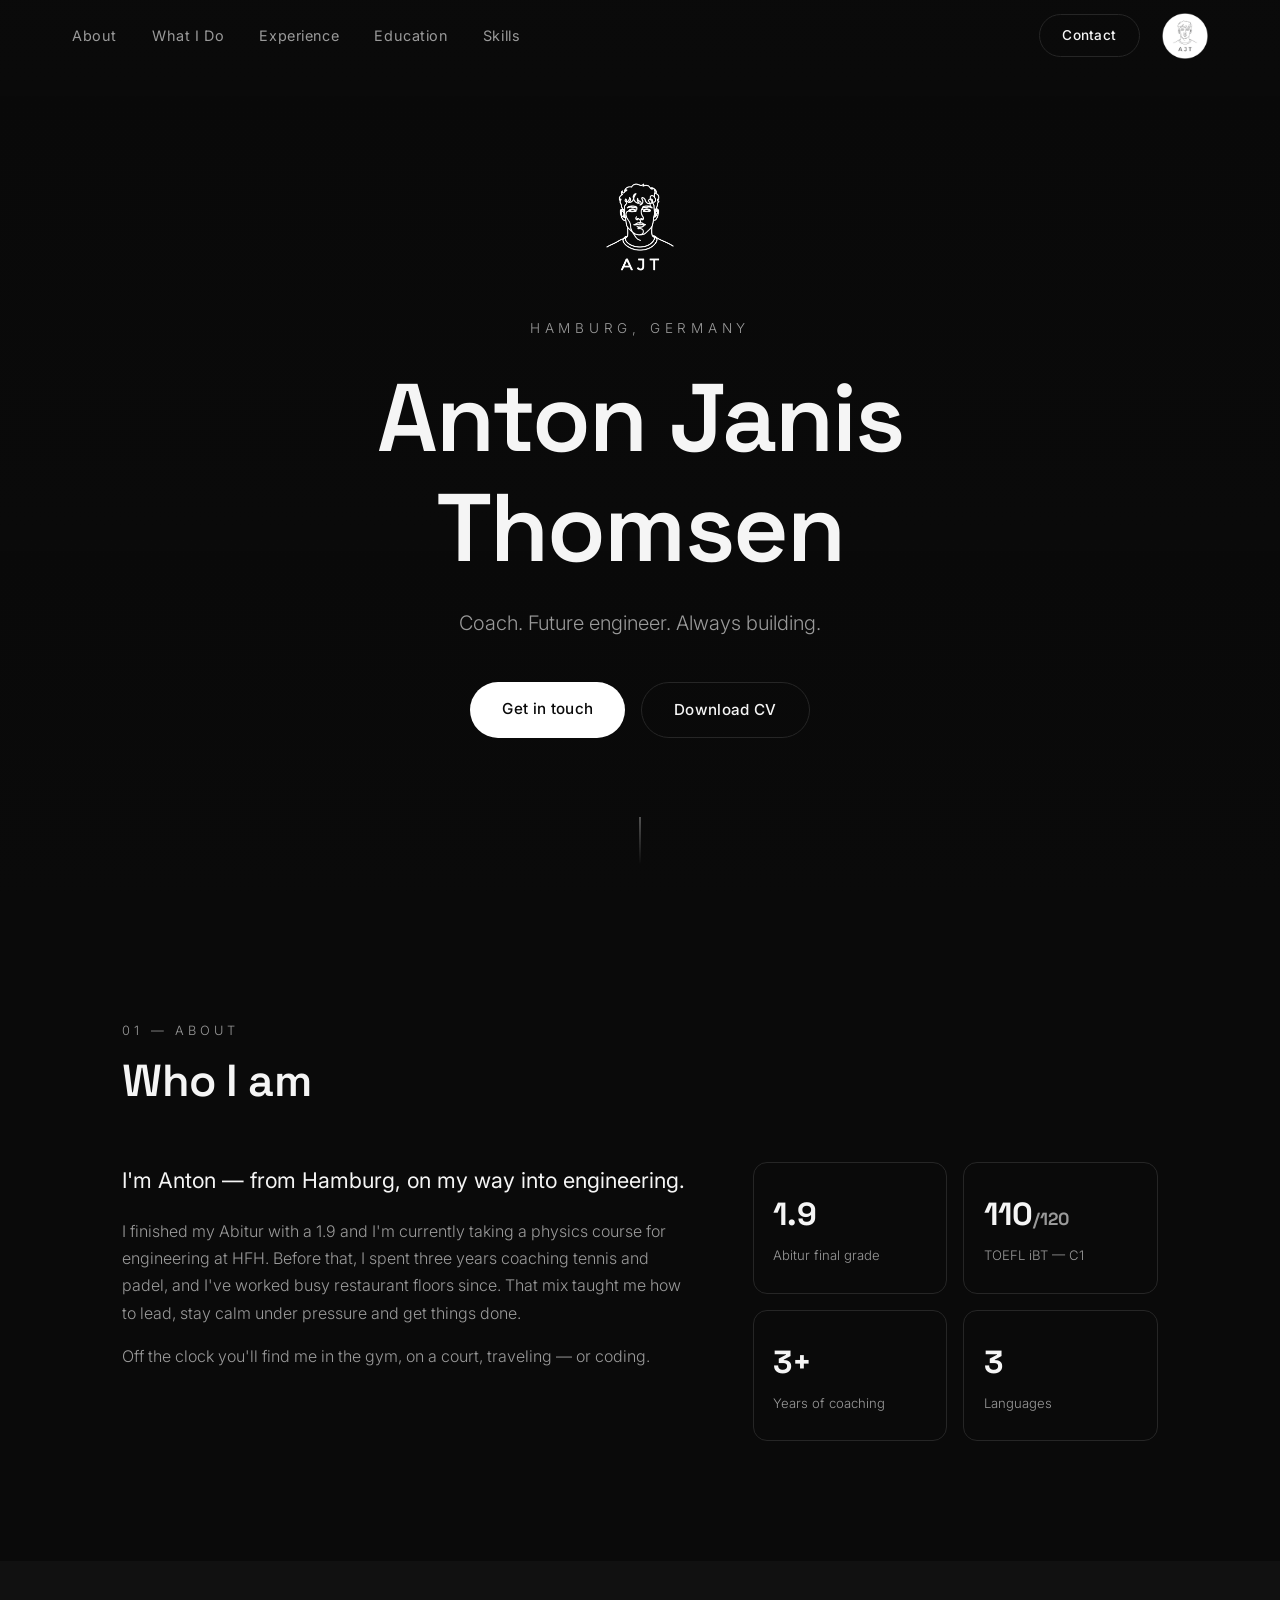
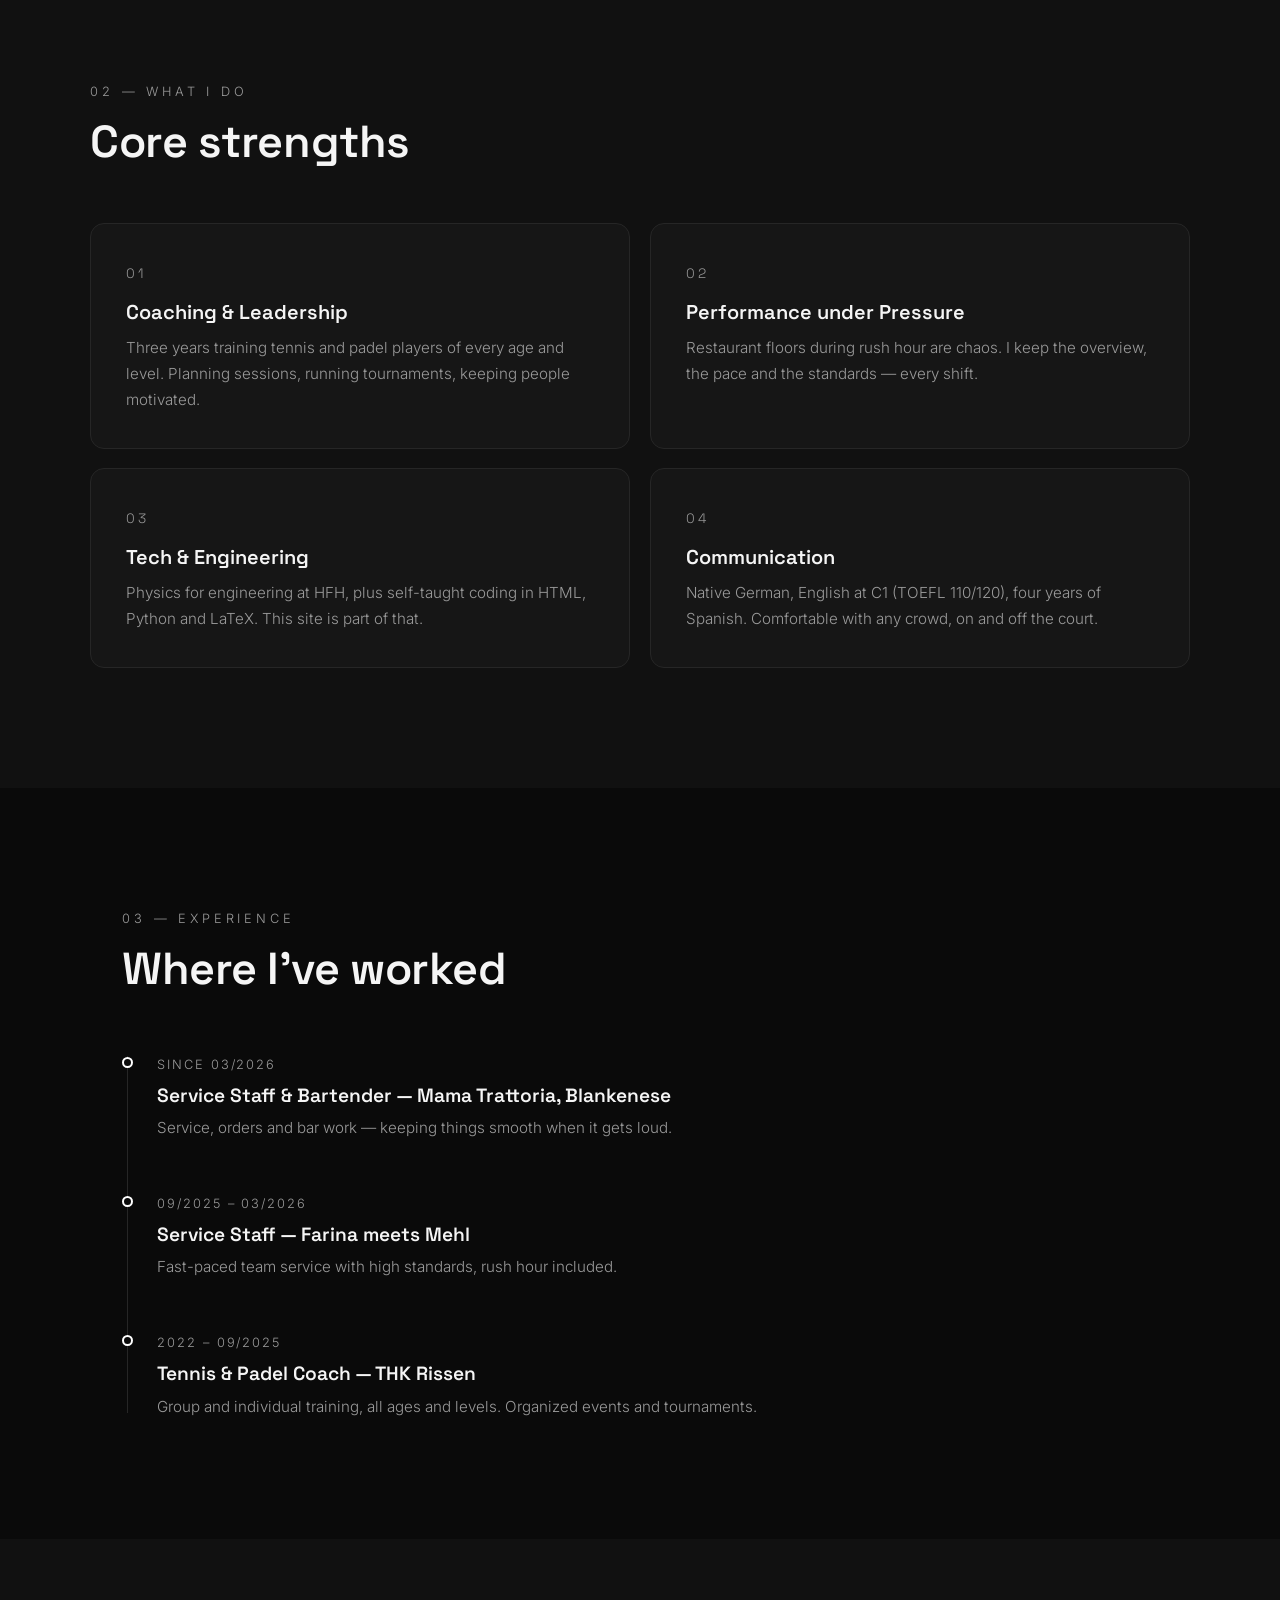
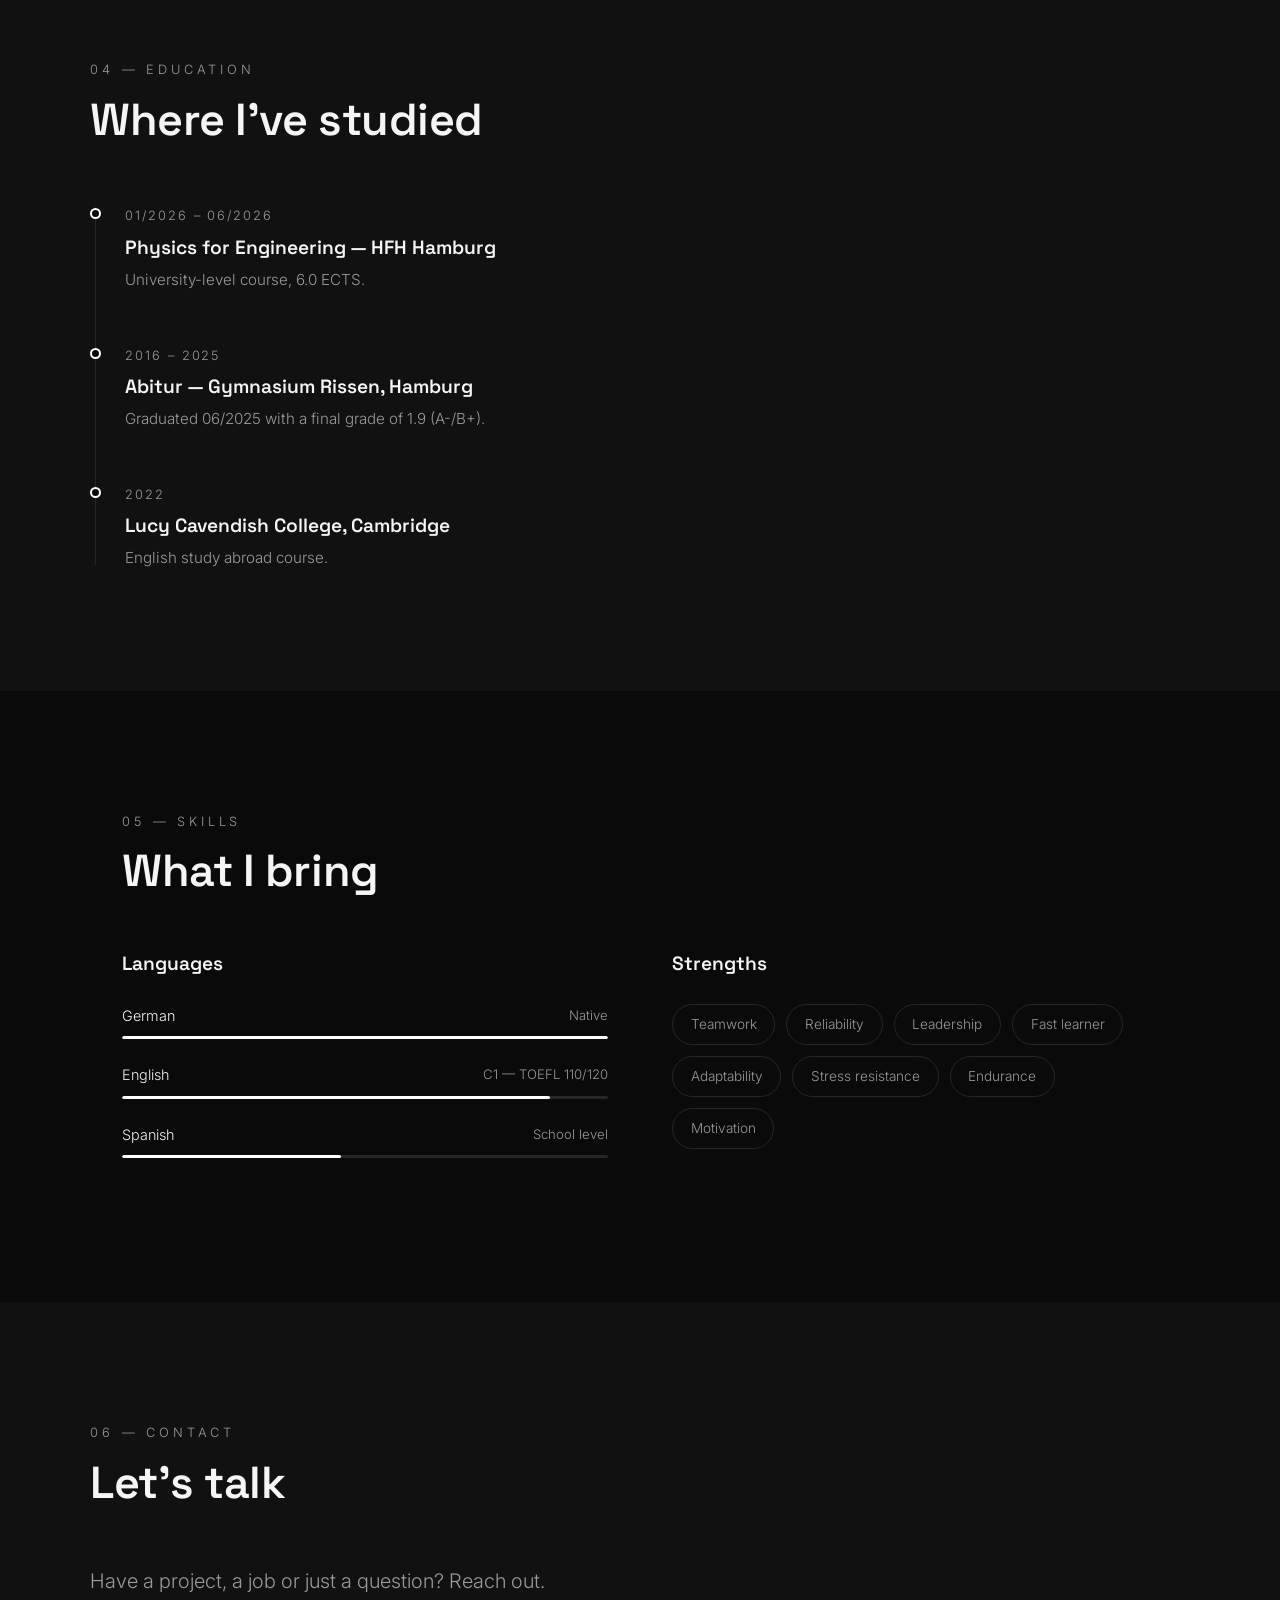
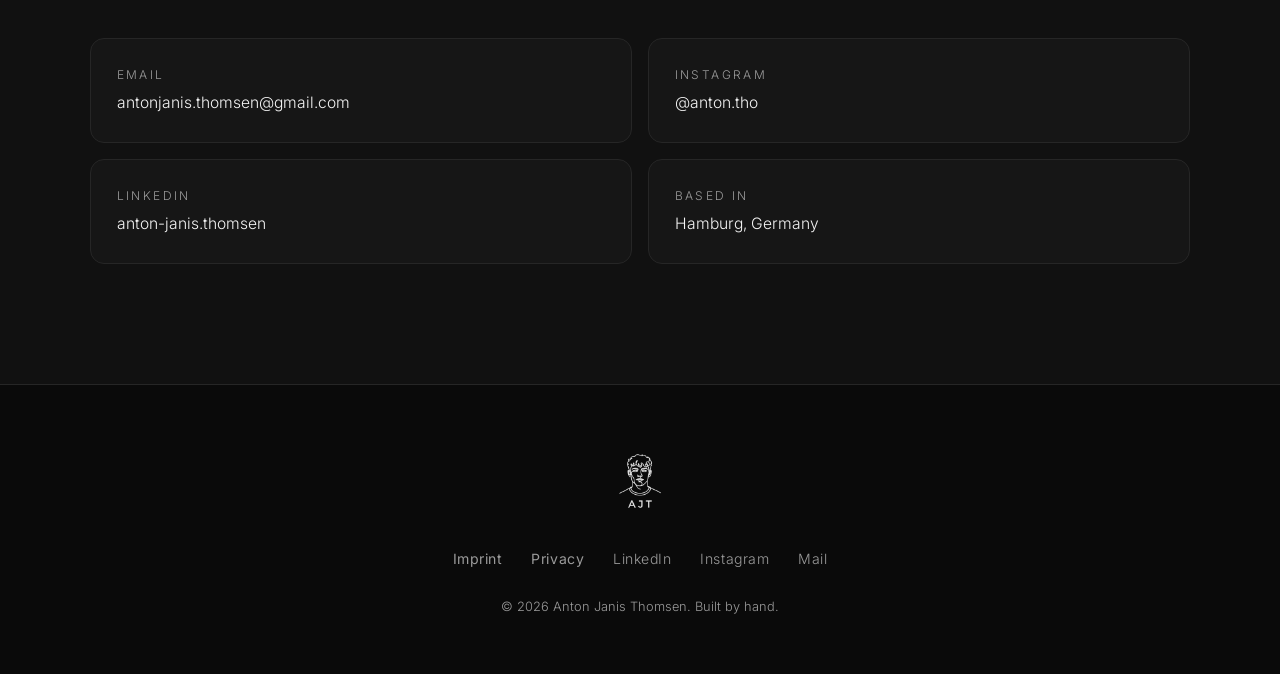
==== commit 5e278b2d: "Add files via upload" ====
--- a/index.html
+++ b/index.html
@@ -27,7 +27,7 @@
     <div class="nav-right">
       <a href="#contact" class="btn btn-outline btn-small">Contact</a>
       <a href="#hero" class="logo" aria-label="AJT — back to top">
-        <img src="logo-white.png" alt="AJT logo" class="logo-img">
+        <img src="favicon.png" alt="AJT logo" class="logo-img">
       </a>
     </div>
     <button class="burger" id="burger" aria-label="Menu">
--- a/style.css
+++ b/style.css
@@ -90,7 +90,7 @@
 .nav-links a:hover { color: var(--text); }
 .nav-right { display: flex; align-items: center; gap: 1.4rem; }
 .logo { color: var(--accent); }
-.logo-img { height: 56px; width: auto; transition: opacity 0.3s; }
+.logo-img { height: 46px; width: auto; transition: opacity 0.3s; }
 .logo:hover .logo-img { opacity: 0.7; }
 
 .burger {
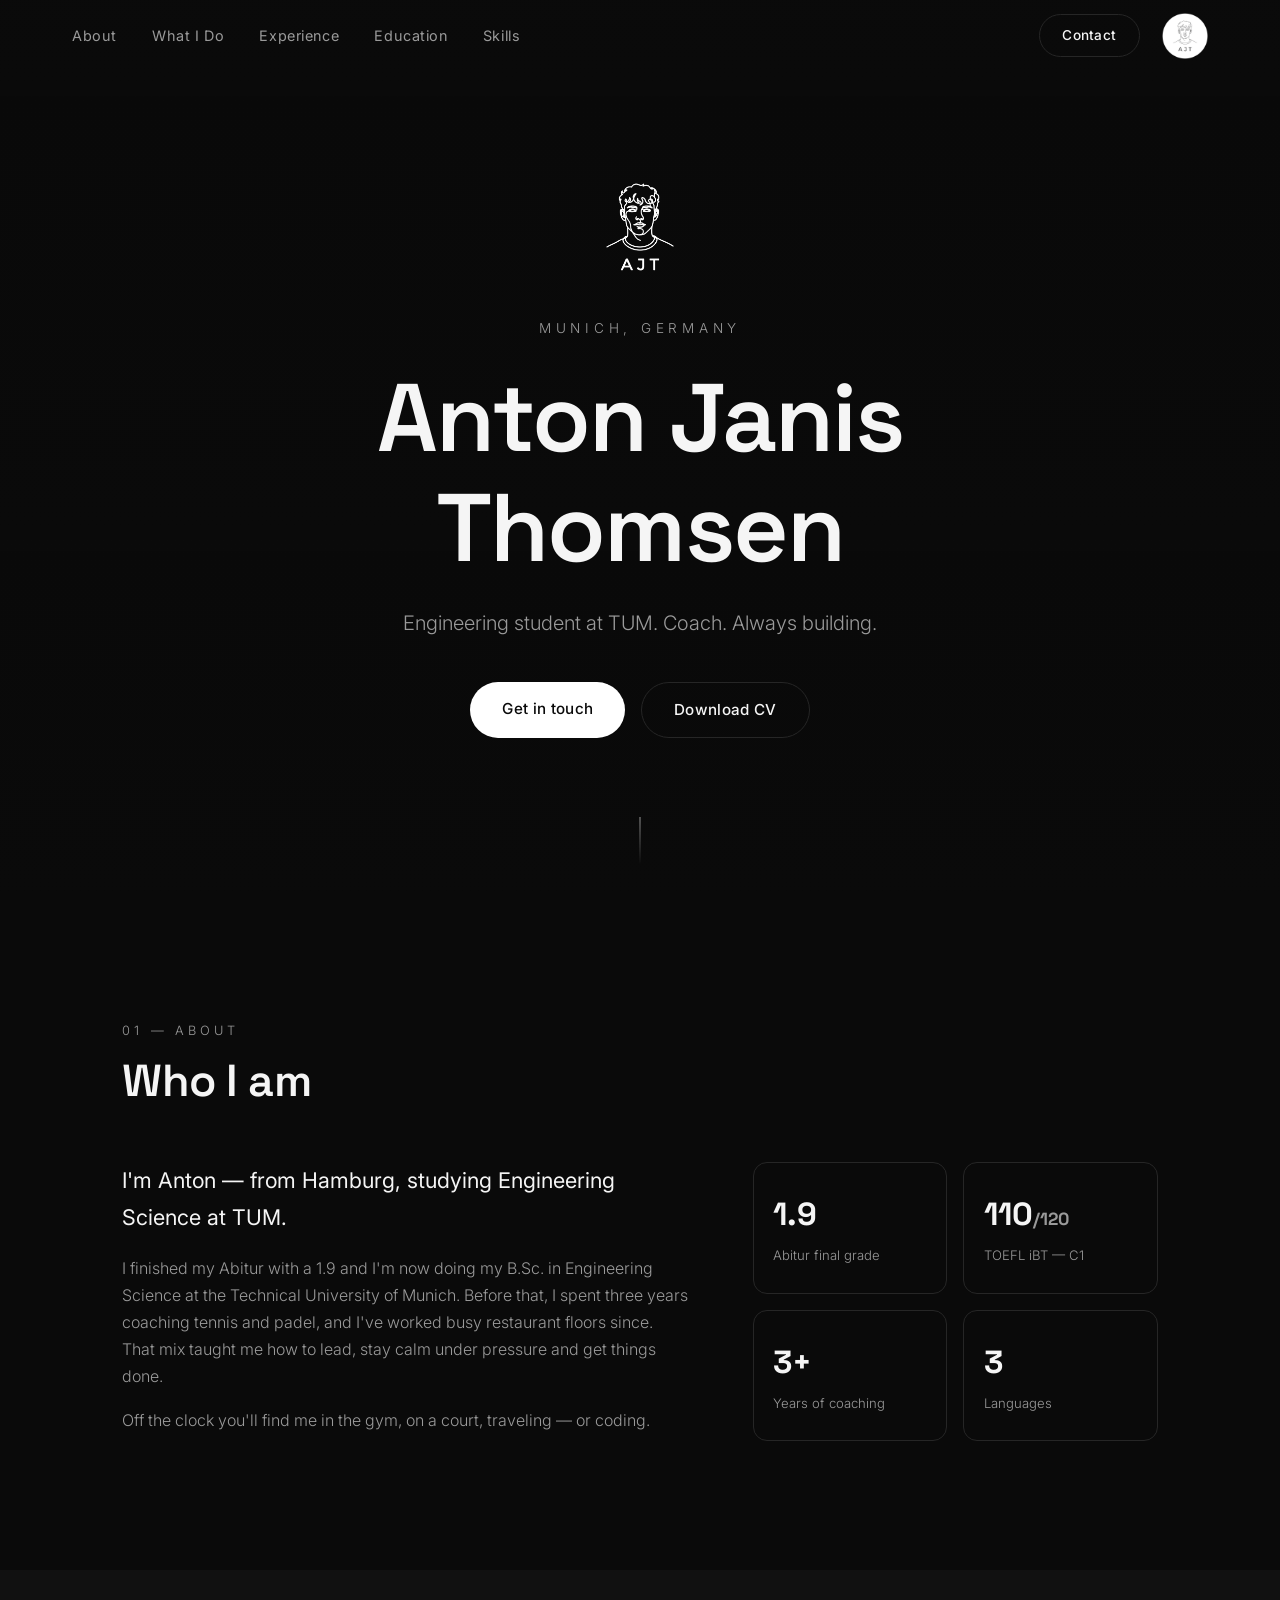
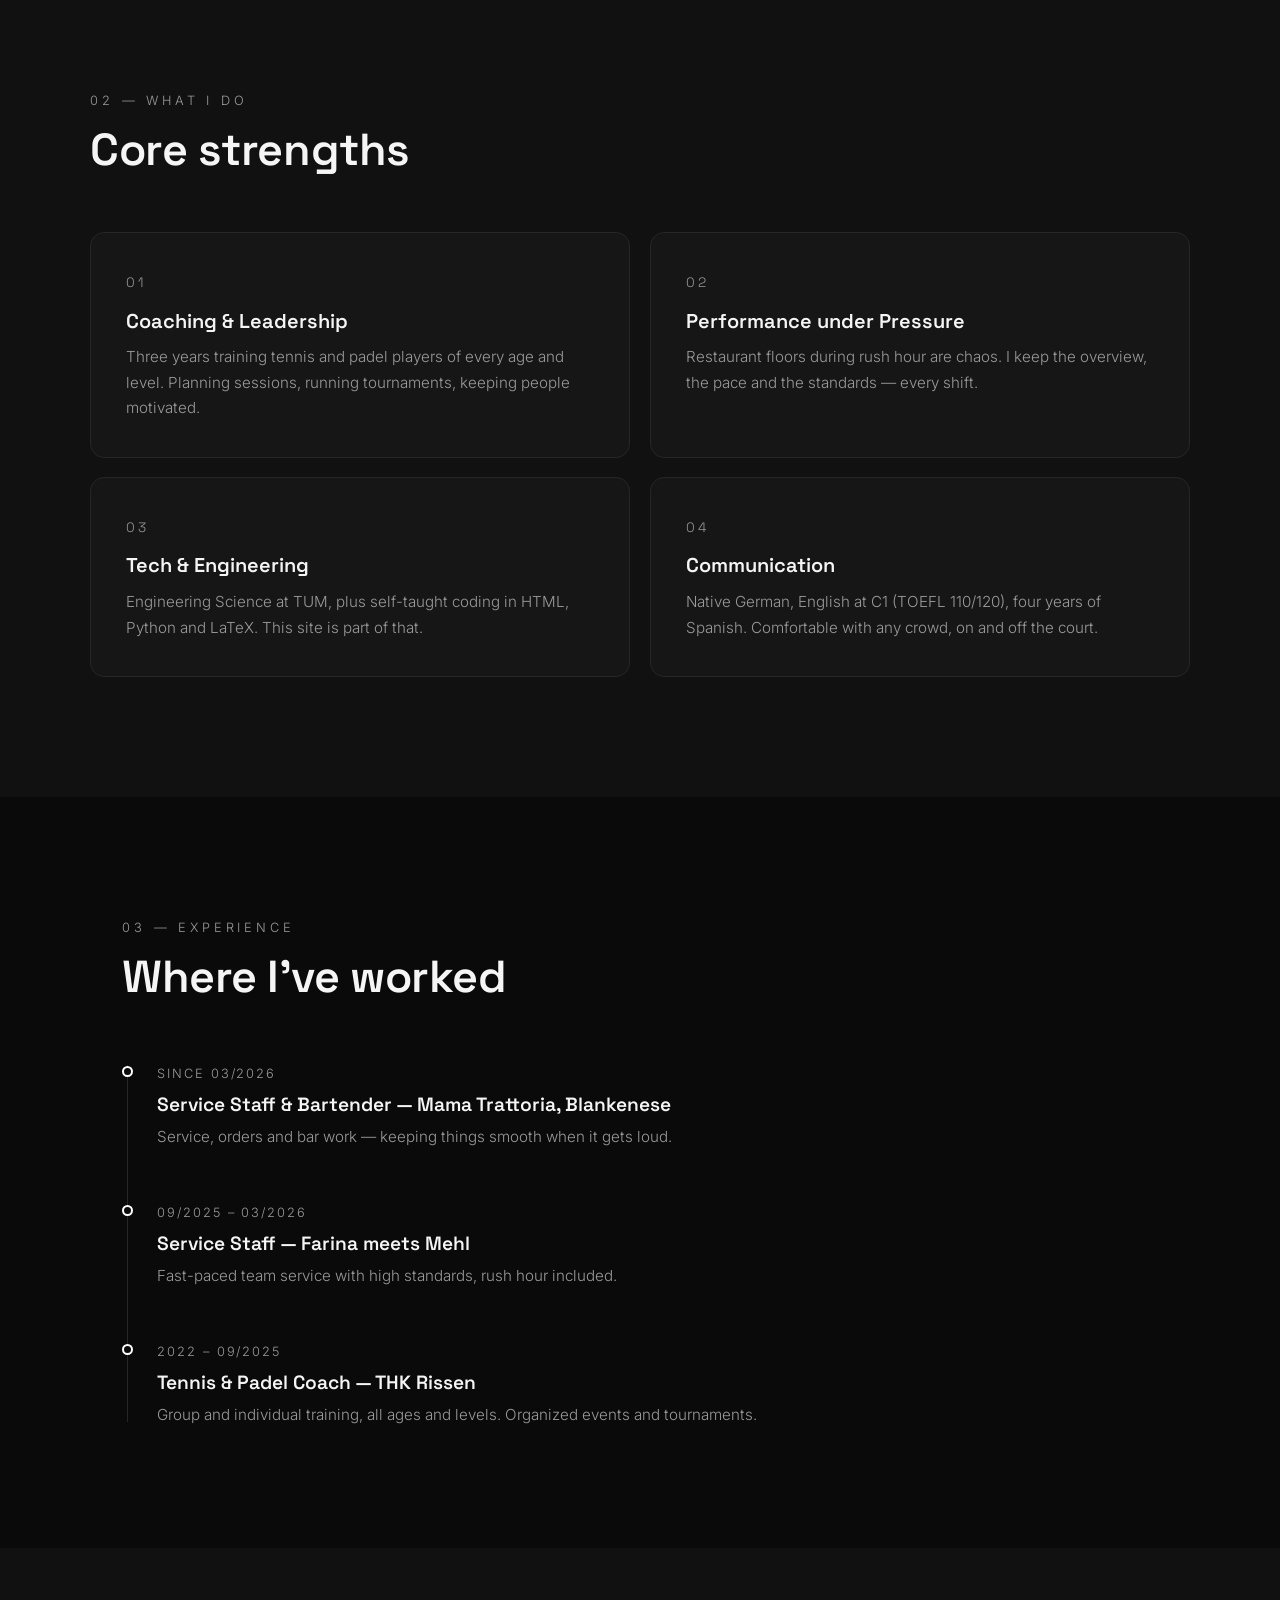
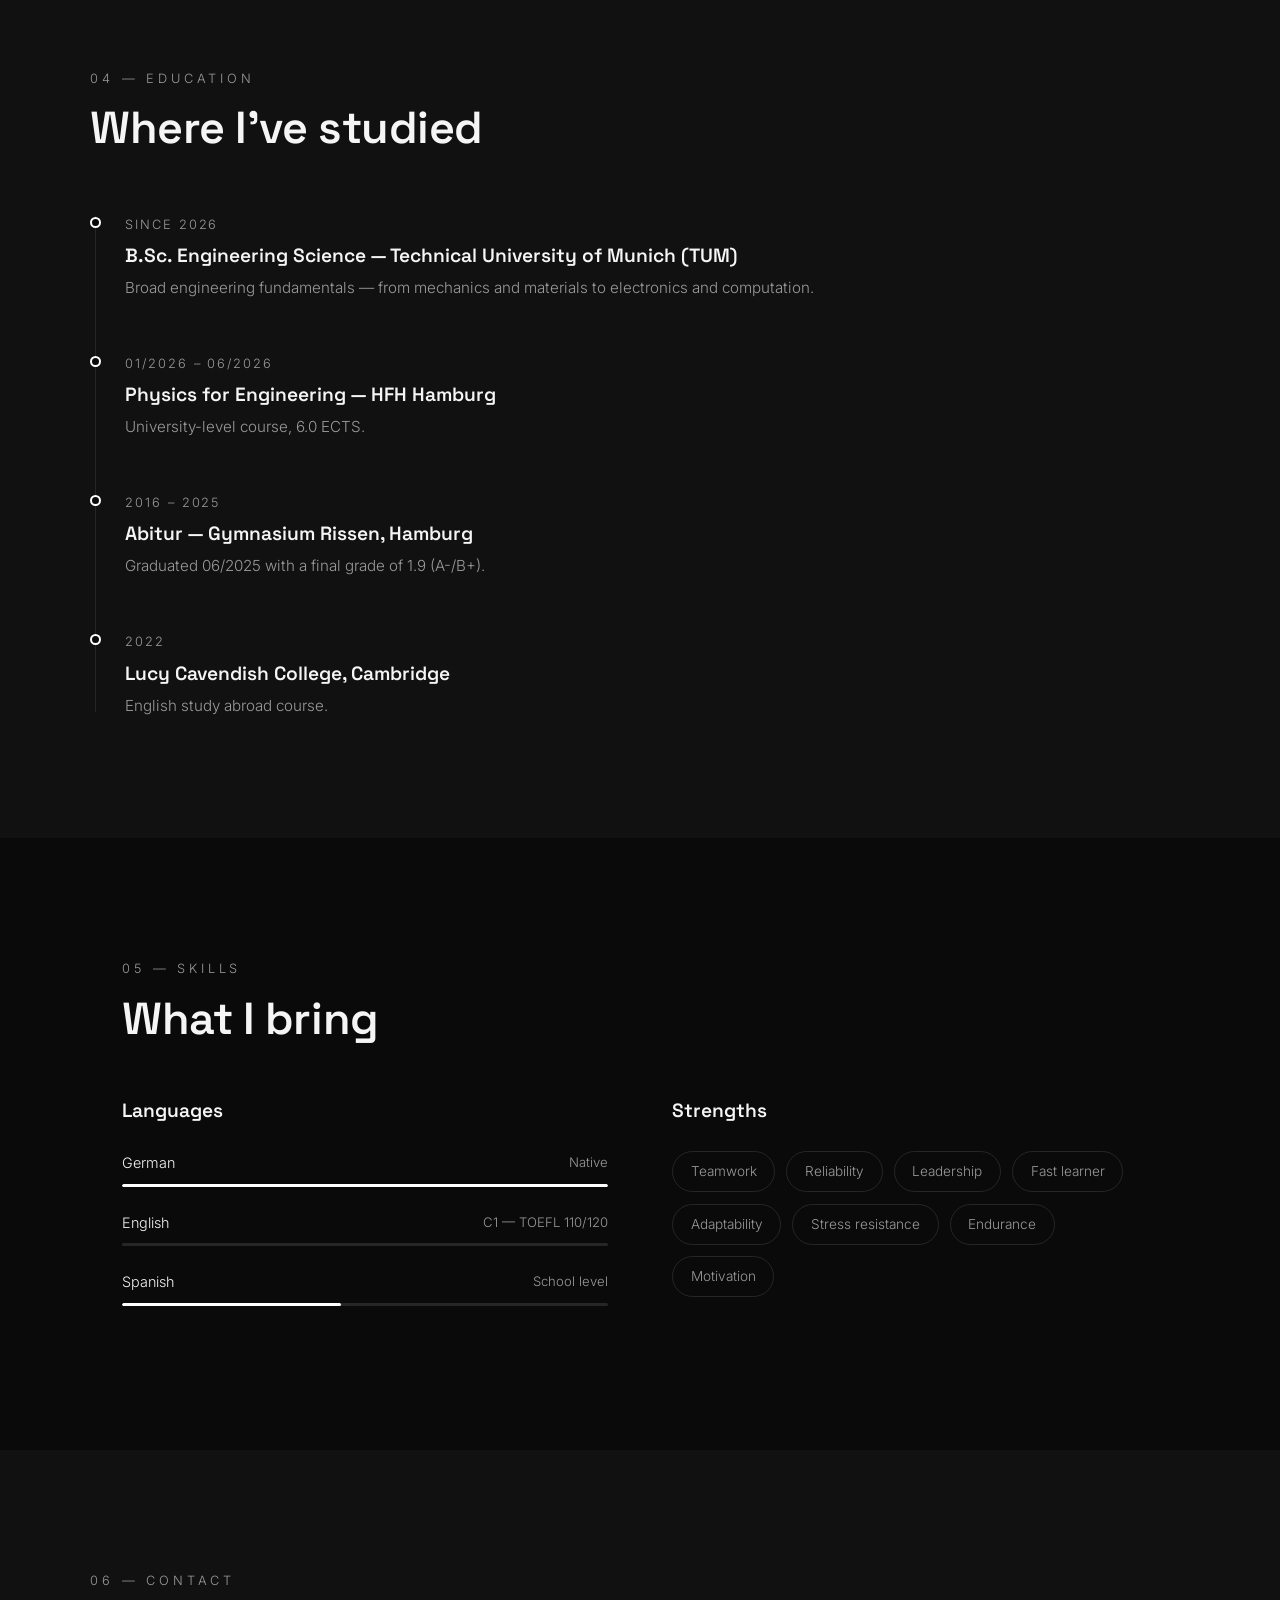
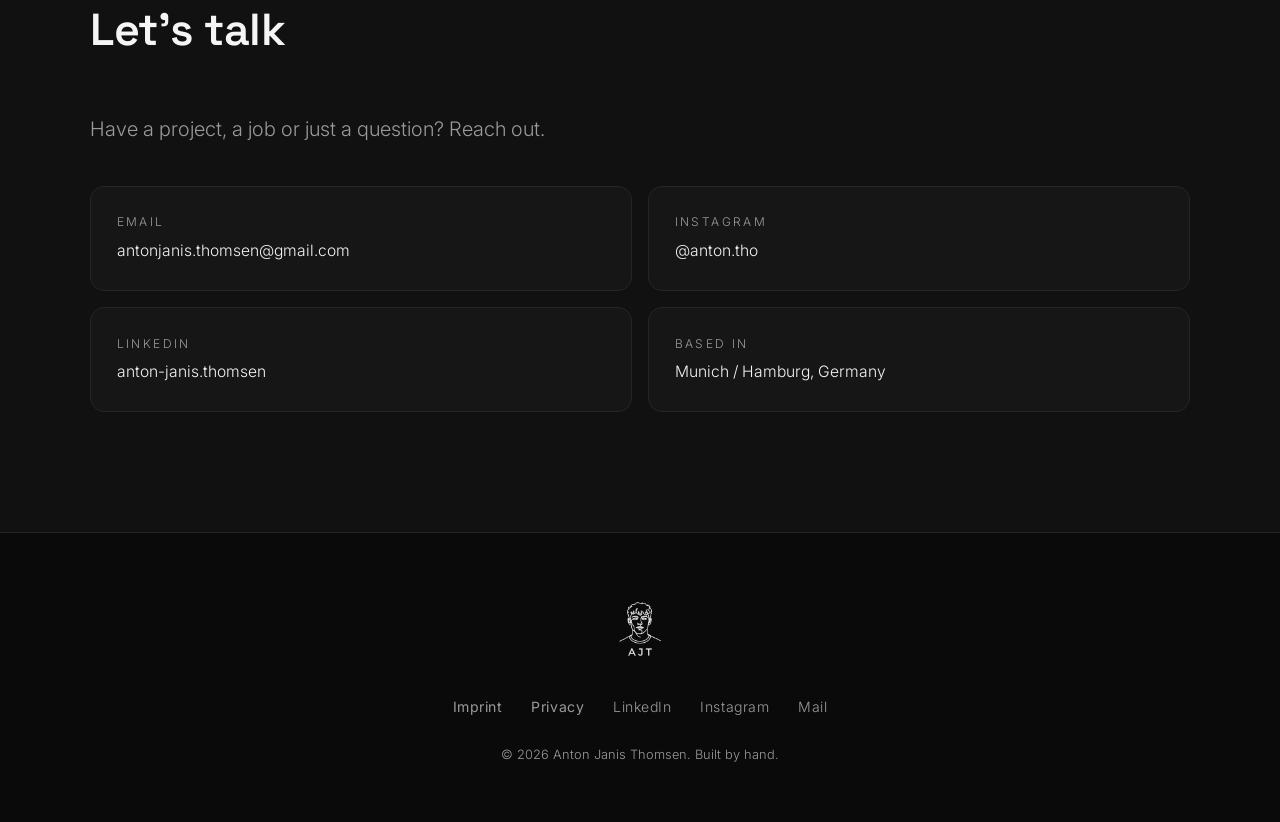
==== commit ea246bef: "Add files via upload" ====
--- a/index.html
+++ b/index.html
@@ -3,7 +3,7 @@
 <head>
 <meta charset="UTF-8">
 <meta name="viewport" content="width=device-width, initial-scale=1.0">
-<meta name="description" content="Anton Janis Thomsen — coach, future engineer, based in Hamburg.">
+<meta name="description" content="Anton Janis Thomsen — Engineering Science student at TUM, coach, always building.">
 <title>Anton Janis Thomsen</title>
 <link rel="icon" href="favicon.png" type="image/png">
 <link rel="apple-touch-icon" href="logo.png">
@@ -41,9 +41,9 @@
   <div class="hero-bg" aria-hidden="true"></div>
   <div class="hero-content">
     <img src="logo-white.png" alt="AJT logo" class="hero-logo reveal">
-    <p class="greeting reveal">Hamburg, Germany</p>
+    <p class="greeting reveal">Munich, Germany</p>
     <h1 class="reveal delay-1">Anton Janis<br>Thomsen</h1>
-    <p class="subtitle reveal delay-2">Coach. Future engineer. Always building.</p>
+    <p class="subtitle reveal delay-2">Engineering student at TUM. Coach. Always building.</p>
     <div class="hero-buttons reveal delay-3">
       <a href="#contact" class="btn btn-primary">Get in touch</a>
       <a href="CV_Anton_Thomsen.pdf" class="btn btn-outline" download>Download CV</a>
@@ -60,11 +60,11 @@
   </div>
   <div class="about-grid">
     <div class="about-text reveal">
-      <p class="lead">I'm Anton — from Hamburg, on my way into engineering.</p>
-      <p>I finished my Abitur with a 1.9 and I'm currently taking a physics course
-      for engineering at HFH. Before that, I spent three years coaching tennis and
-      padel, and I've worked busy restaurant floors since. That mix taught me how
-      to lead, stay calm under pressure and get things done.</p>
+      <p class="lead">I'm Anton — from Hamburg, studying Engineering Science at TUM.</p>
+      <p>I finished my Abitur with a 1.9 and I'm now doing my B.Sc. in Engineering
+      Science at the Technical University of Munich. Before that, I spent three years
+      coaching tennis and padel, and I've worked busy restaurant floors since. That mix
+      taught me how to lead, stay calm under pressure and get things done.</p>
       <p>Off the clock you'll find me in the gym, on a court, traveling — or coding.</p>
     </div>
     <div class="about-stats reveal">
@@ -96,7 +96,7 @@
     <article class="card reveal">
       <span class="card-num">03</span>
       <h3>Tech &amp; Engineering</h3>
-      <p>Physics for engineering at HFH, plus self-taught coding in HTML, Python and LaTeX. This site is part of that.</p>
+      <p>Engineering Science at TUM, plus self-taught coding in HTML, Python and LaTeX. This site is part of that.</p>
     </article>
     <article class="card reveal">
       <span class="card-num">04</span>
@@ -106,6 +106,27 @@
   </div>
 </section>
 
+<!-- ===== Projects (PREPARED — currently disabled) =====
+     To activate: remove this comment wrapper, add <li><a href="#projects">Projects</a></li>
+     to the nav, and adjust the section numbers below (03 Experience → 04 etc.).
+     Each project = one card. PDFs/files go in a /projects folder in the repo.
+
+<section id="projects" class="section alt-bg">
+  <div class="section-header reveal">
+    <span class="tag">03 — Projects</span>
+    <h2>Selected work from TUM</h2>
+  </div>
+  <div class="card-grid">
+    <article class="card reveal">
+      <span class="card-num">01</span>
+      <h3>Project title</h3>
+      <p>One or two clean sentences on what it is, the methods used and the result.</p>
+      <p><a href="projects/example.pdf" target="_blank" rel="noopener">View paper (PDF) →</a></p>
+    </article>
+  </div>
+</section>
+===== End Projects ===== -->
+
 <!-- ===== Experience ===== -->
 <section id="experience" class="section">
   <div class="section-header reveal">
@@ -147,6 +168,14 @@
     <h2>Where I've studied</h2>
   </div>
   <div class="timeline">
+    <div class="timeline-item reveal">
+      <div class="timeline-dot"></div>
+      <div class="timeline-content">
+        <span class="timeline-date">Since 2026</span>
+        <h3>B.Sc. Engineering Science — Technical University of Munich (TUM)</h3>
+        <p>Broad engineering fundamentals — from mechanics and materials to electronics and computation.</p>
+      </div>
+    </div>
     <div class="timeline-item reveal">
       <div class="timeline-dot"></div>
       <div class="timeline-content">
@@ -224,7 +253,7 @@
       <a href="mailto:antonjanis.thomsen@gmail.com" class="contact-card"><span class="contact-label">Email</span><span>antonjanis.thomsen@gmail.com</span></a>
       <a href="https://www.instagram.com/anton.tho/" target="_blank" rel="noopener" class="contact-card"><span class="contact-label">Instagram</span><span>@anton.tho</span></a>
       <a href="https://linkedin.com/in/anton-janis.thomsen" target="_blank" rel="noopener" class="contact-card"><span class="contact-label">LinkedIn</span><span>anton-janis.thomsen</span></a>
-      <div class="contact-card"><span class="contact-label">Based in</span><span>Hamburg, Germany</span></div>
+      <div class="contact-card"><span class="contact-label">Based in</span><span>Munich / Hamburg, Germany</span></div>
     </div>
   </div>
 </section>
@@ -258,5 +287,7 @@
 </dialog>
 
 <script src="script.js"></script>
+<!-- GoatCounter analytics (privacy-friendly, no cookies) -->
+<script data-goatcounter="https://antonthomsen.goatcounter.com/count" async src="//gc.zgo.at/count.js"></script>
 </body>
 </html>
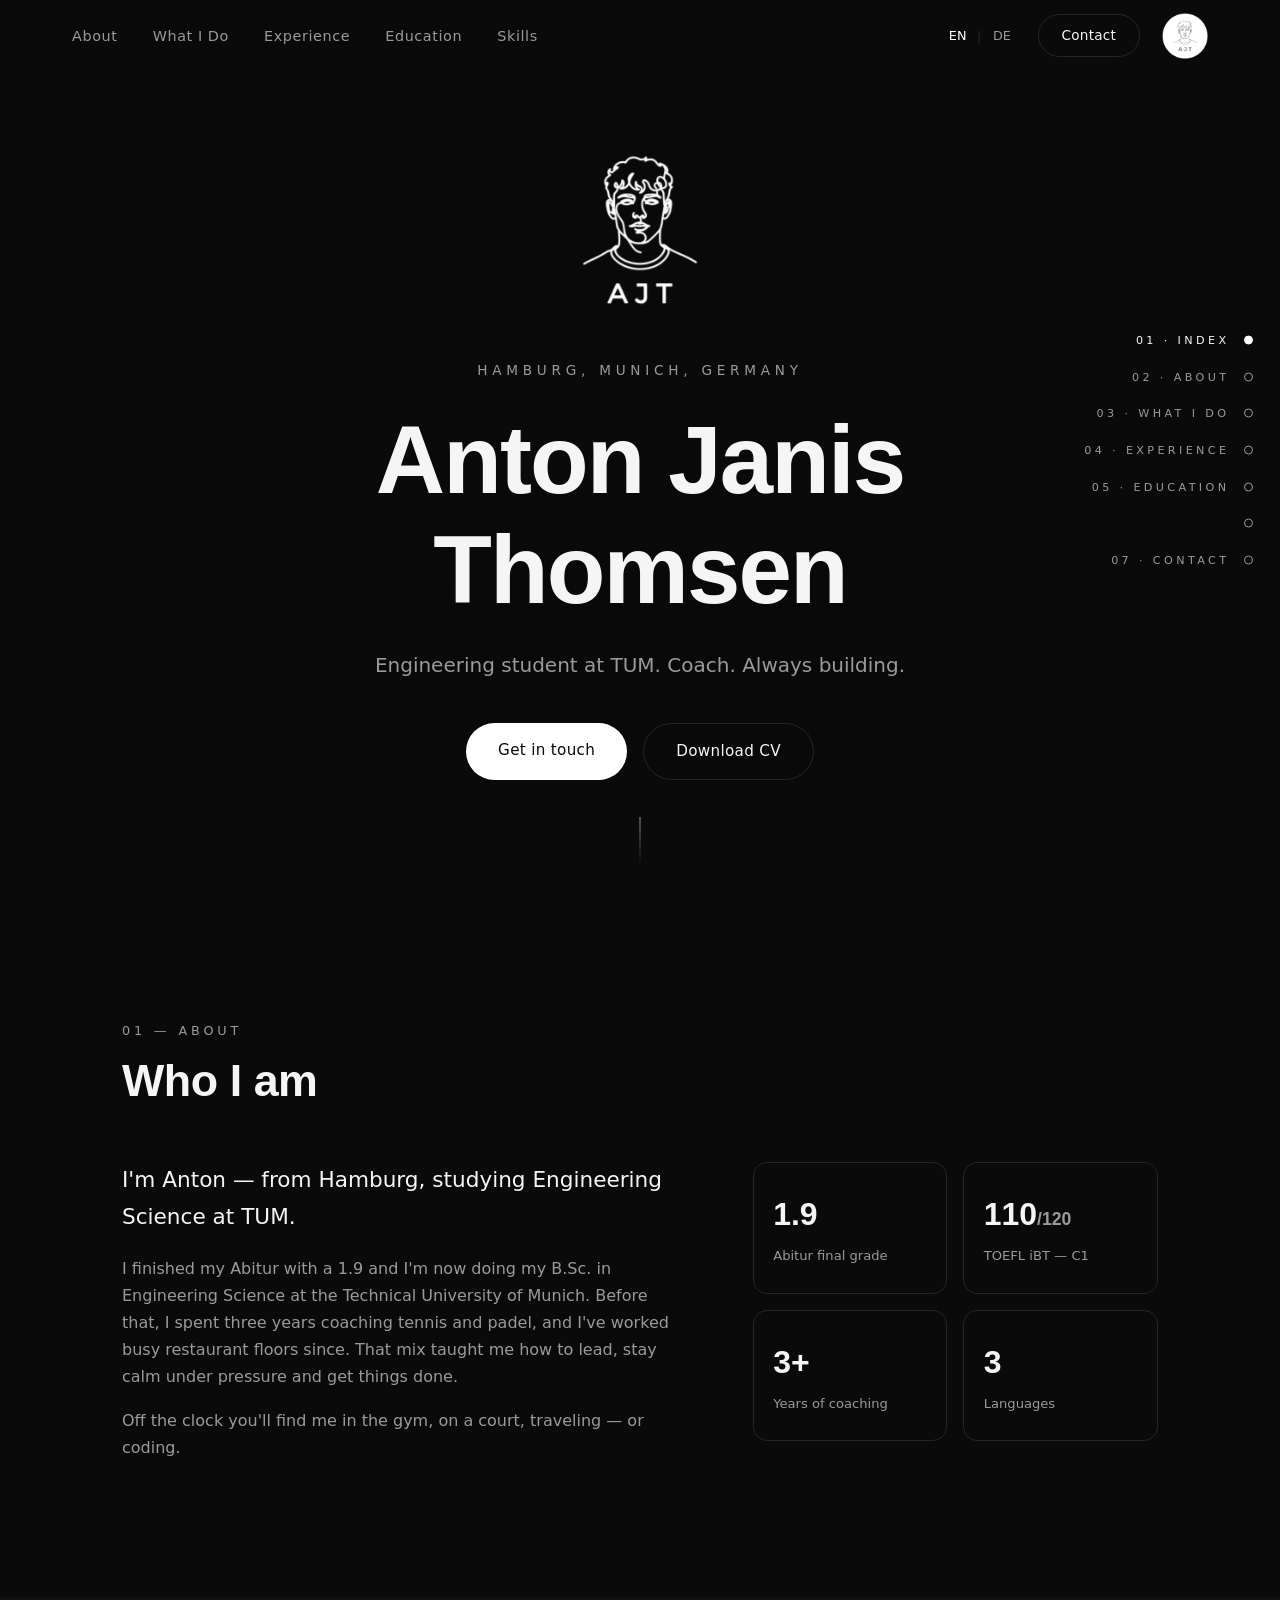
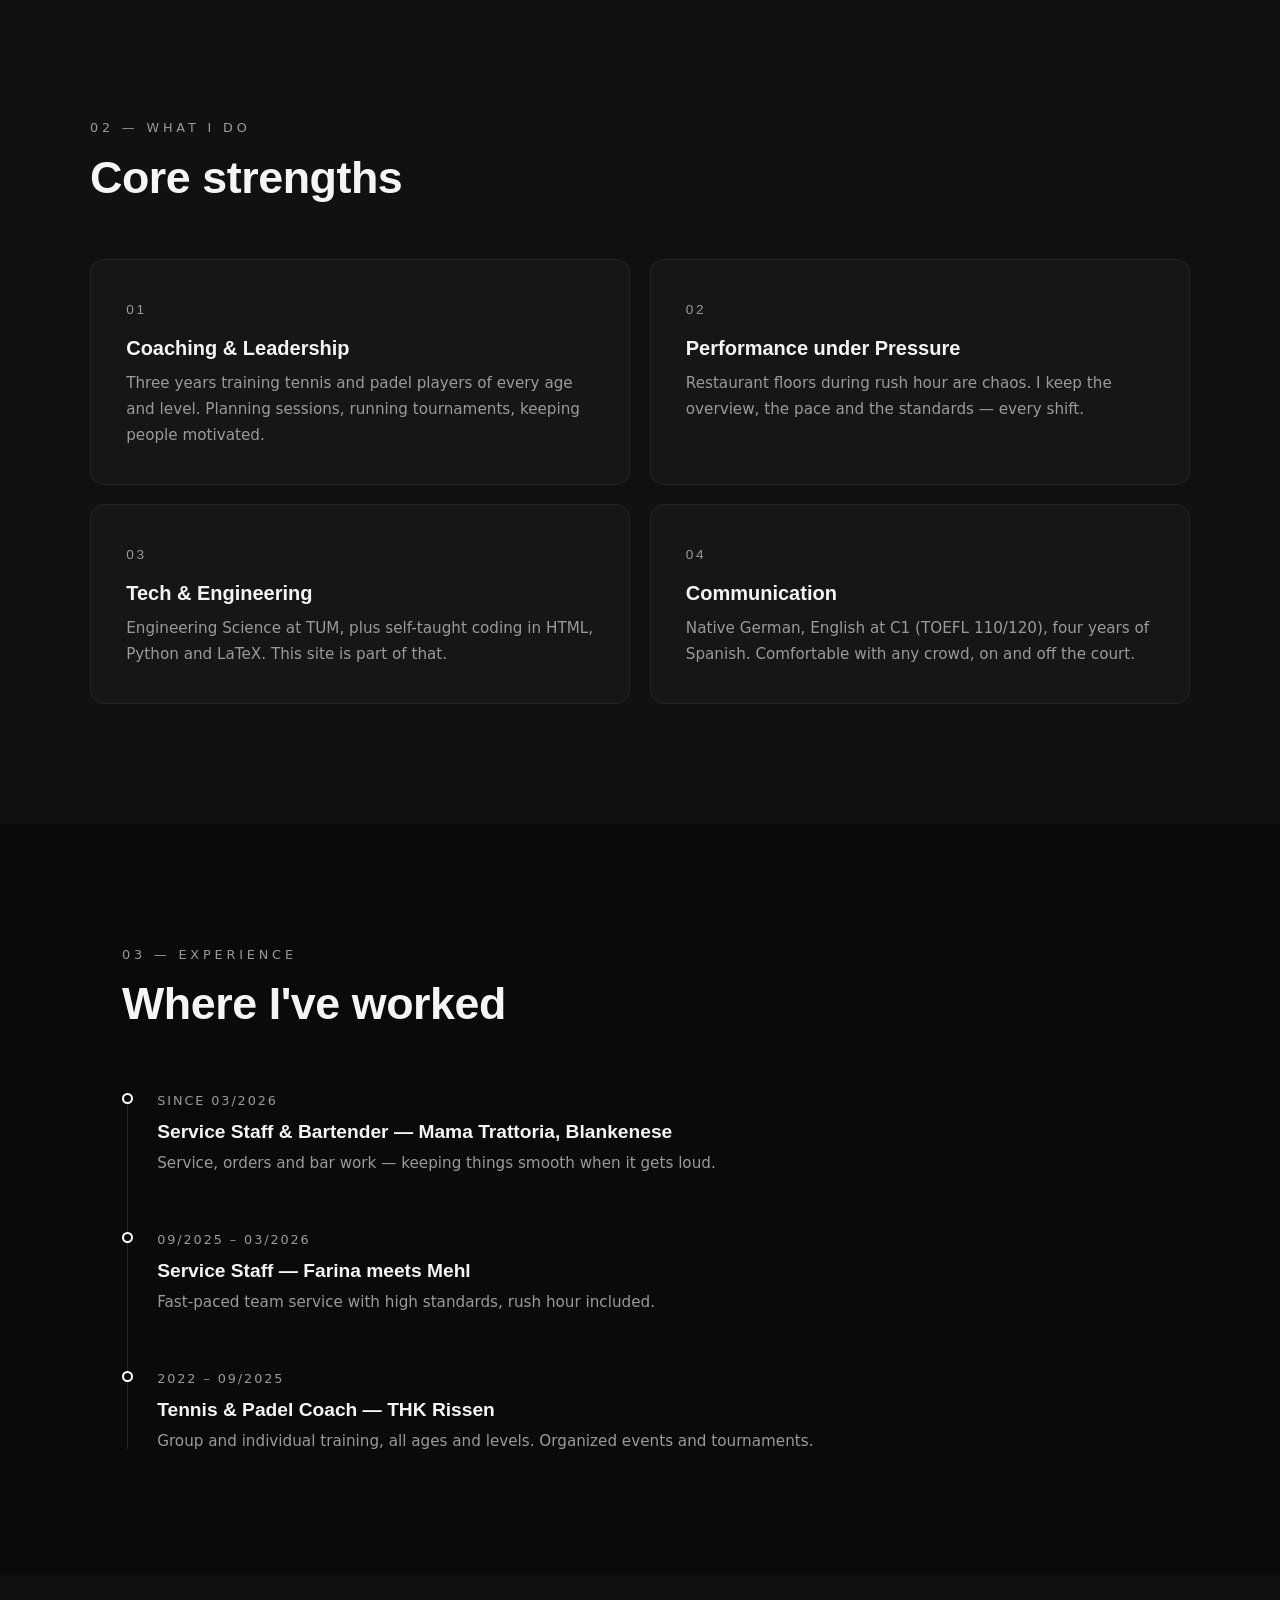
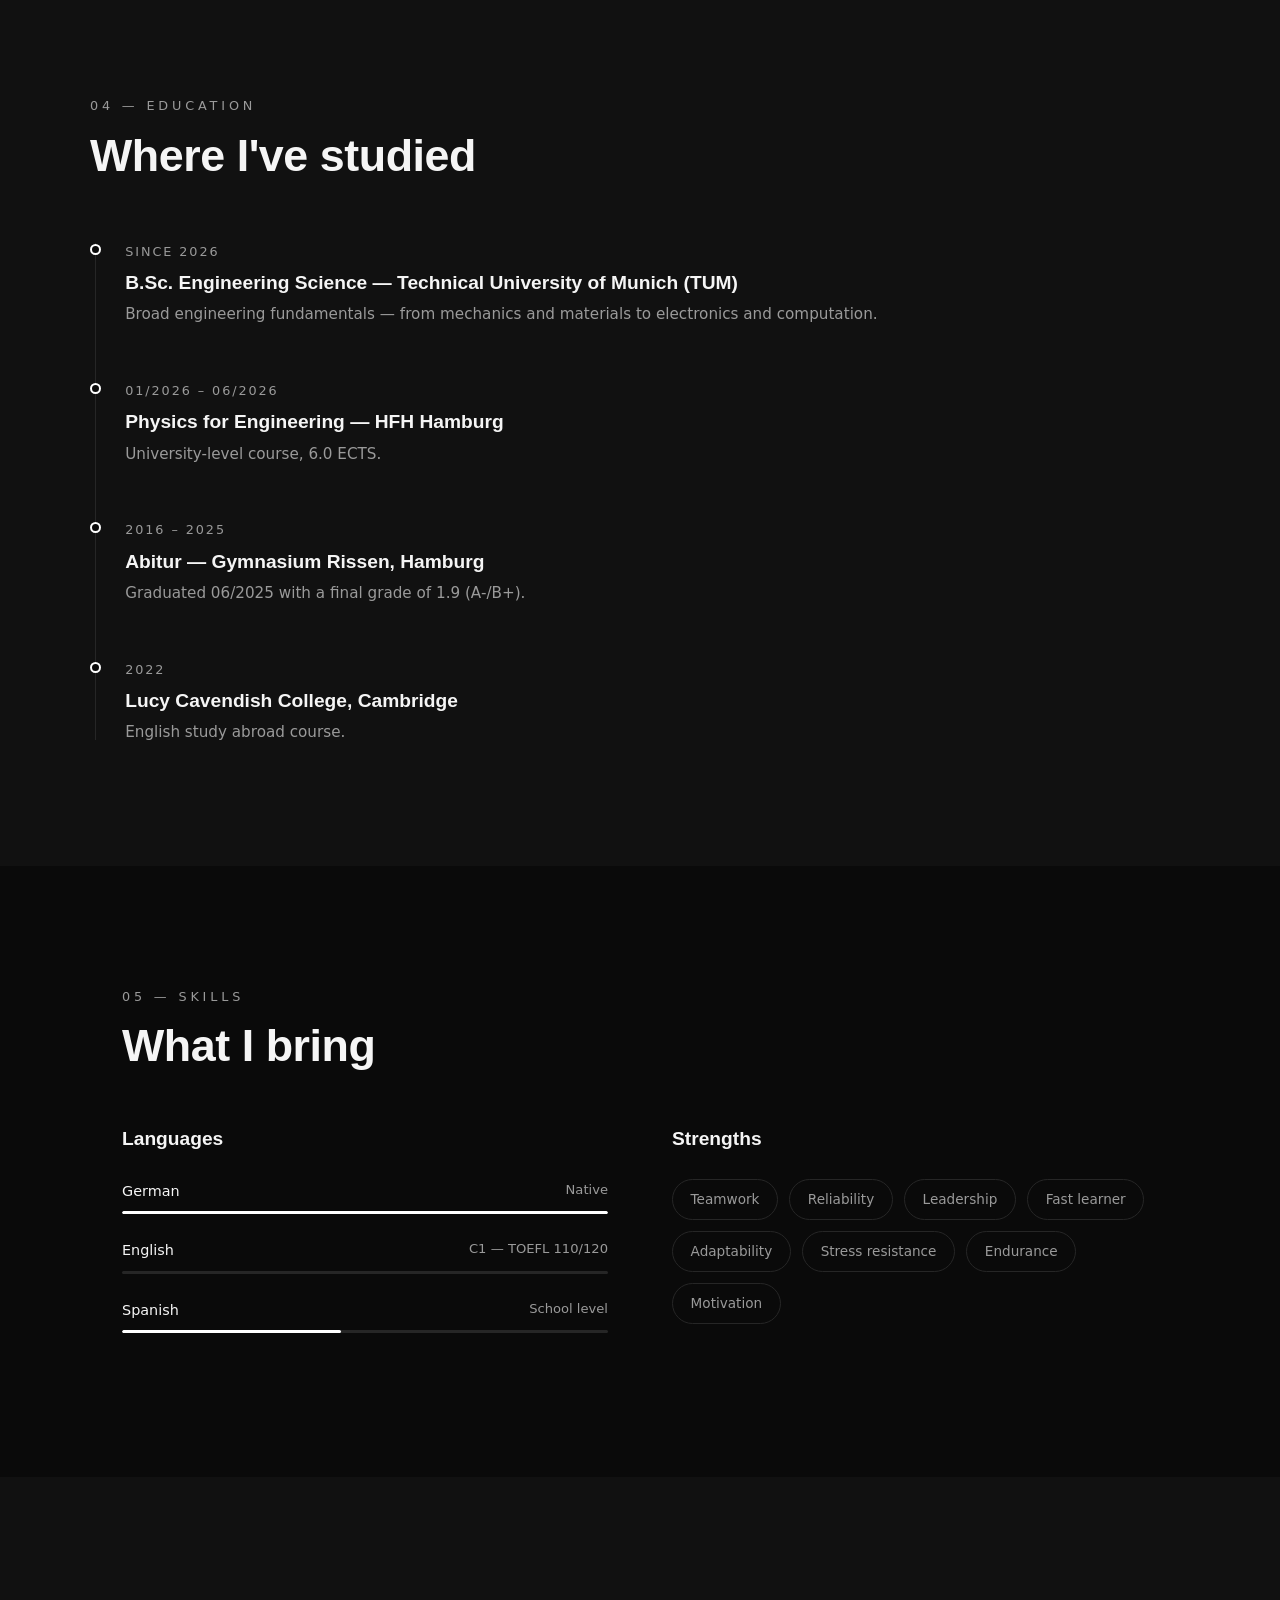
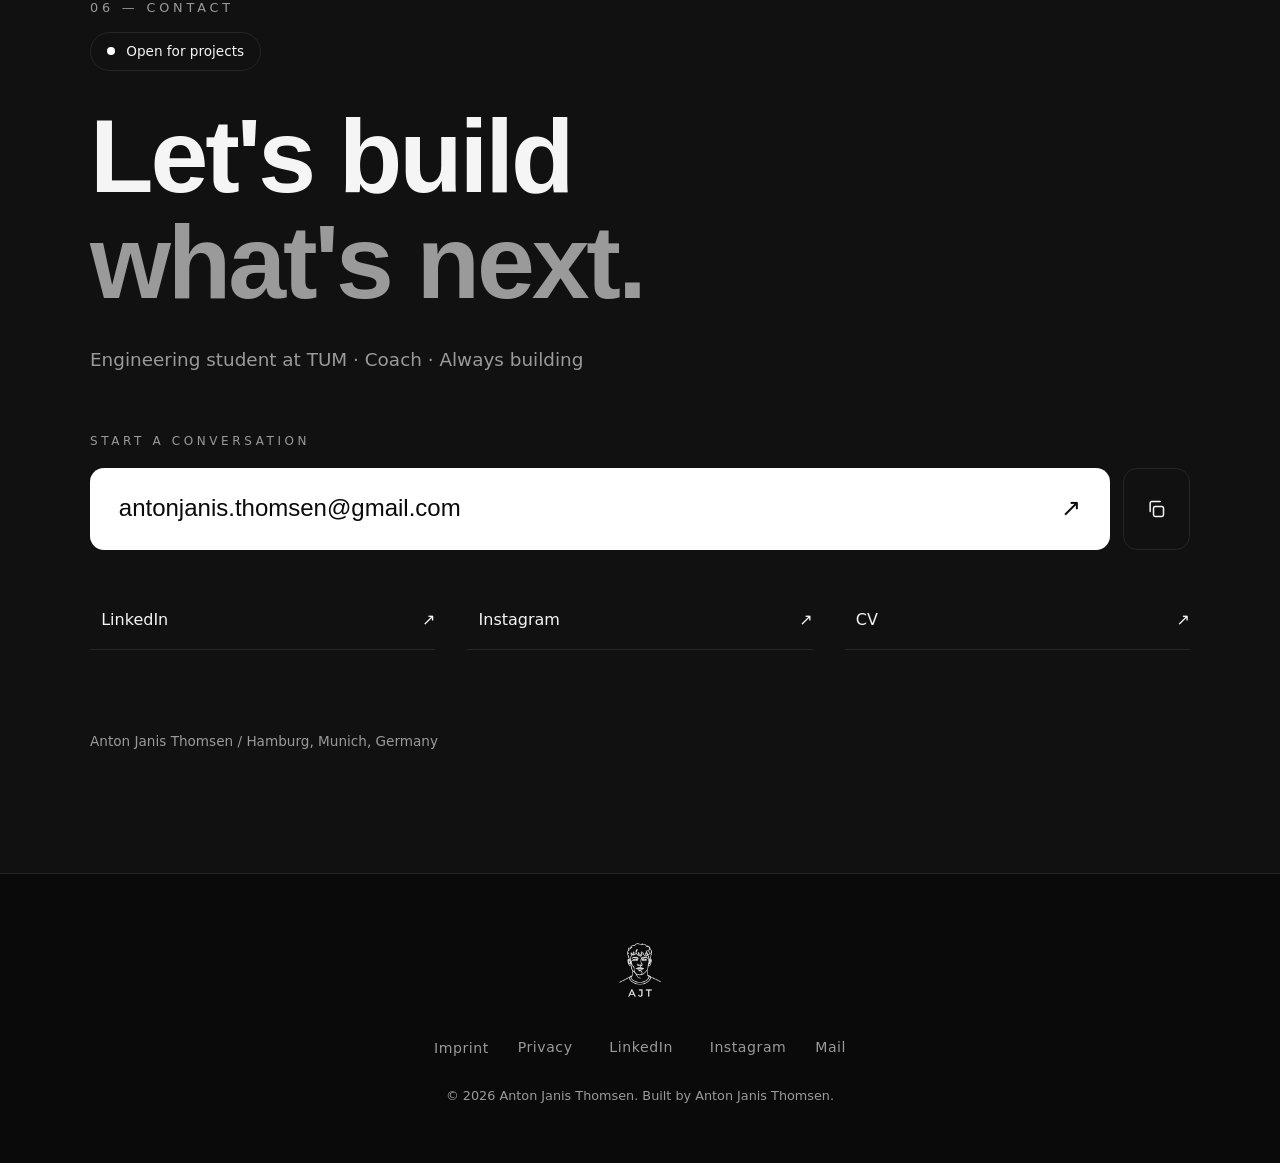
==== commit 4c6ecbe8: "Add files via upload" ====
--- a/index.html
+++ b/index.html
@@ -3,13 +3,99 @@
 <head>
 <meta charset="UTF-8">
 <meta name="viewport" content="width=device-width, initial-scale=1.0">
-<meta name="description" content="Anton Janis Thomsen — Engineering Science student at TUM, coach, always building.">
-<title>Anton Janis Thomsen</title>
+<meta name="description" content="Anton Janis Thomsen is an Engineering Science student at TUM in Munich, from Hamburg. Coach, always building and open for new projects and ideas.">
+<link rel="canonical" href="https://antonthomsen.de/">
+<title>Anton Janis Thomsen — Engineering Student at TUM</title>
+<script type="application/ld+json">
+{
+  "@context": "https://schema.org",
+  "@graph": [
+    {
+      "@type": "Person",
+      "@id": "https://antonthomsen.de/#person",
+      "name": "Anton Janis Thomsen",
+      "alternateName": "Anton Janis Theodor Thomsen",
+      "url": "https://antonthomsen.de/",
+      "image": "https://antonthomsen.de/og-image.png",
+      "jobTitle": "Engineering Science Student",
+      "description": "Engineering Science student at the Technical University of Munich, coach and always building, based in Hamburg and Munich.",
+      "affiliation": {
+        "@type": "CollegeOrUniversity",
+        "name": "Technical University of Munich",
+        "url": "https://www.tum.de"
+      },
+      "alumniOf": {
+        "@type": "HighSchool",
+        "name": "Gymnasium Rissen"
+      },
+      "address": [
+        {
+          "@type": "PostalAddress",
+          "addressLocality": "Hamburg",
+          "addressCountry": "DE"
+        },
+        {
+          "@type": "PostalAddress",
+          "addressLocality": "Munich",
+          "addressCountry": "DE"
+        }
+      ],
+      "email": "mailto:antonjanis.thomsen@gmail.com",
+      "knowsLanguage": [
+        {
+          "@type": "Language",
+          "name": "German",
+          "alternateName": "de"
+        },
+        {
+          "@type": "Language",
+          "name": "English",
+          "alternateName": "en"
+        },
+        {
+          "@type": "Language",
+          "name": "Spanish",
+          "alternateName": "es"
+        }
+      ],
+      "sameAs": [
+        "https://linkedin.com/in/anton-janis.thomsen",
+        "https://www.instagram.com/anton.tho/"
+      ]
+    },
+    {
+      "@type": "WebSite",
+      "@id": "https://antonthomsen.de/#website",
+      "name": "Anton Janis Thomsen",
+      "url": "https://antonthomsen.de/",
+      "inLanguage": "en",
+      "publisher": {
+        "@id": "https://antonthomsen.de/#person"
+      }
+    }
+  ]
+}
+</script>
+<meta property="og:type" content="website">
+<meta property="og:url" content="https://antonthomsen.de/">
+<meta property="og:title" content="Anton Janis Thomsen">
+<meta property="og:description" content="Engineering student at TUM, coach and always building. Based in Hamburg and Munich.">
+<meta property="og:image" content="https://antonthomsen.de/og-image.png">
+<meta property="og:image:width" content="1200">
+<meta property="og:image:height" content="630">
+<meta property="og:image:alt" content="AJT line-art logo next to the name Anton Janis Thomsen — Engineering student at TUM, Coach">
+<meta property="og:locale" content="en_US">
+<meta name="twitter:card" content="summary_large_image">
+<meta name="twitter:title" content="Anton Janis Thomsen">
+<meta name="twitter:description" content="Engineering student at TUM, coach and always building. Based in Hamburg and Munich.">
+<meta name="twitter:image" content="https://antonthomsen.de/og-image.png">
 <link rel="icon" href="favicon.png" type="image/png">
 <link rel="apple-touch-icon" href="logo.png">
-<link rel="preconnect" href="https://fonts.googleapis.com">
-<link rel="preconnect" href="https://fonts.gstatic.com" crossorigin>
-<link href="https://fonts.googleapis.com/css2?family=Space+Grotesk:wght@400;500;600;700&family=Inter:wght@300;400;500;600&display=swap" rel="stylesheet">
+<link rel="preload" href="fonts/inter-latin-300-normal.woff2" as="font" type="font/woff2" crossorigin>
+<link rel="preload" href="fonts/space-grotesk-latin-600-normal.woff2" as="font" type="font/woff2" crossorigin>
+<link rel="stylesheet" href="vendor/fontawesome/css/fontawesome.min.css">
+<link rel="stylesheet" href="vendor/fontawesome/css/brands.min.css">
+<link rel="stylesheet" href="vendor/fontawesome/css/regular.min.css">
 <link rel="stylesheet" href="style.css">
 </head>
 <body>
@@ -18,19 +104,23 @@
 <header id="navbar">
   <nav>
     <ul class="nav-links" id="navLinks">
-      <li><a href="#about">About</a></li>
-      <li><a href="#work">What I Do</a></li>
-      <li><a href="#experience">Experience</a></li>
-      <li><a href="#education">Education</a></li>
-      <li><a href="#skills">Skills</a></li>
+      <li><a href="#about" data-i18n="nav.about">About</a></li>
+      <li><a href="#work" data-i18n="nav.work">What I Do</a></li>
+      <li><a href="#experience" data-i18n="nav.experience">Experience</a></li>
+      <li><a href="#education" data-i18n="nav.education">Education</a></li>
+      <li><a href="#skills" data-i18n="nav.skills">Skills</a></li>
+      <li class="nav-contact-mobile"><a href="#contact" data-i18n="nav.contact">Contact</a></li>
     </ul>
     <div class="nav-right">
-      <a href="#contact" class="btn btn-outline btn-small">Contact</a>
-      <a href="#hero" class="logo" aria-label="AJT — back to top">
-        <img src="favicon.png" alt="AJT logo" class="logo-img">
+      <div class="lang-switch" role="group" aria-label="Language" data-i18n-aria="lang.aria">
+        <button type="button" data-lang="en" aria-pressed="true">EN</button><span aria-hidden="true">|</span><button type="button" data-lang="de" aria-pressed="false">DE</button>
+      </div>
+      <a href="#contact" class="btn btn-outline btn-small" data-i18n="nav.contact">Contact</a>
+      <a href="#hero" class="logo" aria-label="AJT — back to top" data-i18n-aria="nav.top">
+        <img src="favicon.png" alt="AJT logo of Anton Janis Thomsen" class="logo-img">
       </a>
     </div>
-    <button class="burger" id="burger" aria-label="Menu">
+    <button class="burger" id="burger" aria-label="Menu" data-i18n-aria="nav.menu">
       <span></span><span></span><span></span>
     </button>
   </nav>
@@ -40,38 +130,44 @@
 <section id="hero">
   <div class="hero-bg" aria-hidden="true"></div>
   <div class="hero-content">
-    <img src="logo-white.png" alt="AJT logo" class="hero-logo reveal">
-    <p class="greeting reveal">Munich, Germany</p>
-    <h1 class="reveal delay-1">Anton Janis<br>Thomsen</h1>
-    <p class="subtitle reveal delay-2">Engineering student at TUM. Coach. Always building.</p>
+    <video class="hero-logo" id="heroLogo" autoplay muted playsinline preload="auto"
+           aria-label="Animated AJT logo of Anton Janis Thomsen, drawing itself" data-i18n-aria="hero.logoAria" disablepictureinpicture>
+      <source src="logo-draw-dark.mp4" type="video/mp4">
+      <source src="logo-draw-dark.webm" type="video/webm">
+      <img src="logo-white.png" alt="AJT logo of Anton Janis Thomsen">
+    </video>
+    <p class="greeting reveal" data-i18n="hero.greeting">Hamburg, Munich, Germany</p>
+    <h1 class="reveal delay-1">Anton Janis<br> Thomsen</h1>
+    <p class="subtitle reveal delay-2" data-i18n="hero.subtitle">Engineering student at TUM. Coach. Always building.</p>
+    <p class="print-contact">antonjanis.thomsen@gmail.com · antonthomsen.de · linkedin.com/in/anton-janis.thomsen</p>
     <div class="hero-buttons reveal delay-3">
-      <a href="#contact" class="btn btn-primary">Get in touch</a>
-      <a href="CV_Anton_Thomsen.pdf" class="btn btn-outline" download>Download CV</a>
-    </div>
-  </div>
-  <a href="#about" class="scroll-down" aria-label="Scroll down"><span></span></a>
+      <a href="#contact" class="btn btn-primary" data-i18n="hero.cta">Get in touch</a>
+      <a href="CV_Anton_Thomsen.pdf" class="btn btn-outline" download data-i18n="hero.cv">Download CV</a>
+    </div>
+  </div>
+  <a href="#about" class="scroll-down" aria-label="Scroll down" data-i18n-aria="hero.scroll"><span></span></a>
 </section>
 
 <!-- ===== About ===== -->
 <section id="about" class="section">
   <div class="section-header reveal">
-    <span class="tag">01 — About</span>
-    <h2>Who I am</h2>
+    <span class="tag" data-i18n="about.tag">01 — About</span>
+    <h2 data-i18n="about.title">Who I am</h2>
   </div>
   <div class="about-grid">
     <div class="about-text reveal">
-      <p class="lead">I'm Anton — from Hamburg, studying Engineering Science at TUM.</p>
-      <p>I finished my Abitur with a 1.9 and I'm now doing my B.Sc. in Engineering
+      <p class="lead" data-i18n="about.lead">I'm Anton — from Hamburg, studying Engineering Science at TUM.</p>
+      <p data-i18n="about.p1">I finished my Abitur with a 1.9 and I'm now doing my B.Sc. in Engineering
       Science at the Technical University of Munich. Before that, I spent three years
       coaching tennis and padel, and I've worked busy restaurant floors since. That mix
       taught me how to lead, stay calm under pressure and get things done.</p>
-      <p>Off the clock you'll find me in the gym, on a court, traveling — or coding.</p>
+      <p data-i18n="about.p2">Off the clock you'll find me in the gym, on a court, traveling — or coding.</p>
     </div>
     <div class="about-stats reveal">
-      <div class="stat"><span class="stat-number" data-count="1.9">1.9</span><span class="stat-label">Abitur final grade</span></div>
-      <div class="stat"><span class="stat-number">110<small>/120</small></span><span class="stat-label">TOEFL iBT — C1</span></div>
-      <div class="stat"><span class="stat-number">3+</span><span class="stat-label">Years of coaching</span></div>
-      <div class="stat"><span class="stat-number">3</span><span class="stat-label">Languages</span></div>
+      <div class="stat"><span class="stat-number" data-count="1.9">1.9</span><span class="stat-label" data-i18n="about.s1">Abitur final grade</span></div>
+      <div class="stat"><span class="stat-number">110<small>/120</small></span><span class="stat-label" data-i18n="about.s2">TOEFL iBT — C1</span></div>
+      <div class="stat"><span class="stat-number">3+</span><span class="stat-label" data-i18n="about.s3">Years of coaching</span></div>
+      <div class="stat"><span class="stat-number">3</span><span class="stat-label" data-i18n="about.s4">Languages</span></div>
     </div>
   </div>
 </section>
@@ -79,29 +175,29 @@
 <!-- ===== What I Do ===== -->
 <section id="work" class="section alt-bg">
   <div class="section-header reveal">
-    <span class="tag">02 — What I Do</span>
-    <h2>Core strengths</h2>
+    <span class="tag" data-i18n="work.tag">02 — What I Do</span>
+    <h2 data-i18n="work.title">Core strengths</h2>
   </div>
   <div class="card-grid">
     <article class="card reveal">
       <span class="card-num">01</span>
-      <h3>Coaching &amp; Leadership</h3>
-      <p>Three years training tennis and padel players of every age and level. Planning sessions, running tournaments, keeping people motivated.</p>
+      <h3 data-i18n="work.c1t">Coaching &amp; Leadership</h3>
+      <p data-i18n="work.c1p">Three years training tennis and padel players of every age and level. Planning sessions, running tournaments, keeping people motivated.</p>
     </article>
     <article class="card reveal">
       <span class="card-num">02</span>
-      <h3>Performance under Pressure</h3>
-      <p>Restaurant floors during rush hour are chaos. I keep the overview, the pace and the standards — every shift.</p>
+      <h3 data-i18n="work.c2t">Performance under Pressure</h3>
+      <p data-i18n="work.c2p">Restaurant floors during rush hour are chaos. I keep the overview, the pace and the standards — every shift.</p>
     </article>
     <article class="card reveal">
       <span class="card-num">03</span>
-      <h3>Tech &amp; Engineering</h3>
-      <p>Engineering Science at TUM, plus self-taught coding in HTML, Python and LaTeX. This site is part of that.</p>
+      <h3 data-i18n="work.c3t">Tech &amp; Engineering</h3>
+      <p data-i18n="work.c3p">Engineering Science at TUM, plus self-taught coding in HTML, Python and LaTeX. This site is part of that.</p>
     </article>
     <article class="card reveal">
       <span class="card-num">04</span>
-      <h3>Communication</h3>
-      <p>Native German, English at C1 (TOEFL 110/120), four years of Spanish. Comfortable with any crowd, on and off the court.</p>
+      <h3 data-i18n="work.c4t">Communication</h3>
+      <p data-i18n="work.c4p">Native German, English at C1 (TOEFL 110/120), four years of Spanish. Comfortable with any crowd, on and off the court.</p>
     </article>
   </div>
 </section>
@@ -130,32 +226,32 @@
 <!-- ===== Experience ===== -->
 <section id="experience" class="section">
   <div class="section-header reveal">
-    <span class="tag">03 — Experience</span>
-    <h2>Where I've worked</h2>
+    <span class="tag" data-i18n="exp.tag">03 — Experience</span>
+    <h2 data-i18n="exp.title">Where I've worked</h2>
   </div>
   <div class="timeline">
     <div class="timeline-item reveal">
       <div class="timeline-dot"></div>
       <div class="timeline-content">
-        <span class="timeline-date">Since 03/2026</span>
-        <h3>Service Staff &amp; Bartender — Mama Trattoria, Blankenese</h3>
-        <p>Service, orders and bar work — keeping things smooth when it gets loud.</p>
+        <span class="timeline-date" data-i18n="exp.d1">Since 03/2026</span>
+        <h3 data-i18n="exp.1t">Service Staff &amp; Bartender — Mama Trattoria, Blankenese</h3>
+        <p data-i18n="exp.1p">Service, orders and bar work — keeping things smooth when it gets loud.</p>
       </div>
     </div>
     <div class="timeline-item reveal">
       <div class="timeline-dot"></div>
       <div class="timeline-content">
         <span class="timeline-date">09/2025 – 03/2026</span>
-        <h3>Service Staff — Farina meets Mehl</h3>
-        <p>Fast-paced team service with high standards, rush hour included.</p>
+        <h3 data-i18n="exp.2t">Service Staff — Farina meets Mehl</h3>
+        <p data-i18n="exp.2p">Fast-paced team service with high standards, rush hour included.</p>
       </div>
     </div>
     <div class="timeline-item reveal">
       <div class="timeline-dot"></div>
       <div class="timeline-content">
         <span class="timeline-date">2022 – 09/2025</span>
-        <h3>Tennis &amp; Padel Coach — THK Rissen</h3>
-        <p>Group and individual training, all ages and levels. Organized events and tournaments.</p>
+        <h3 data-i18n="exp.3t">Tennis &amp; Padel Coach — THK Rissen</h3>
+        <p data-i18n="exp.3p">Group and individual training, all ages and levels. Organized events and tournaments.</p>
       </div>
     </div>
   </div>
@@ -164,24 +260,24 @@
 <!-- ===== Education ===== -->
 <section id="education" class="section alt-bg">
   <div class="section-header reveal">
-    <span class="tag">04 — Education</span>
-    <h2>Where I've studied</h2>
+    <span class="tag" data-i18n="edu.tag">04 — Education</span>
+    <h2 data-i18n="edu.title">Where I've studied</h2>
   </div>
   <div class="timeline">
     <div class="timeline-item reveal">
       <div class="timeline-dot"></div>
       <div class="timeline-content">
-        <span class="timeline-date">Since 2026</span>
-        <h3>B.Sc. Engineering Science — Technical University of Munich (TUM)</h3>
-        <p>Broad engineering fundamentals — from mechanics and materials to electronics and computation.</p>
+        <span class="timeline-date" data-i18n="edu.d1">Since 2026</span>
+        <h3 data-i18n="edu.1t">B.Sc. Engineering Science — Technical University of Munich (TUM)</h3>
+        <p data-i18n="edu.1p">Broad engineering fundamentals — from mechanics and materials to electronics and computation.</p>
       </div>
     </div>
     <div class="timeline-item reveal">
       <div class="timeline-dot"></div>
       <div class="timeline-content">
         <span class="timeline-date">01/2026 – 06/2026</span>
-        <h3>Physics for Engineering — HFH Hamburg</h3>
-        <p>University-level course, 6.0 ECTS.</p>
+        <h3 data-i18n="edu.2t">Physics for Engineering — HFH Hamburg</h3>
+        <p data-i18n="edu.2p">University-level course, 6.0 ECTS.</p>
       </div>
     </div>
     <div class="timeline-item reveal">
@@ -189,7 +285,7 @@
       <div class="timeline-content">
         <span class="timeline-date">2016 – 2025</span>
         <h3>Abitur — Gymnasium Rissen, Hamburg</h3>
-        <p>Graduated 06/2025 with a final grade of 1.9 (A-/B+).</p>
+        <p data-i18n="edu.3p">Graduated 06/2025 with a final grade of 1.9 (A-/B+).</p>
       </div>
     </div>
     <div class="timeline-item reveal">
@@ -197,7 +293,7 @@
       <div class="timeline-content">
         <span class="timeline-date">2022</span>
         <h3>Lucy Cavendish College, Cambridge</h3>
-        <p>English study abroad course.</p>
+        <p data-i18n="edu.4p">English study abroad course.</p>
       </div>
     </div>
   </div>
@@ -206,36 +302,36 @@
 <!-- ===== Skills ===== -->
 <section id="skills" class="section">
   <div class="section-header reveal">
-    <span class="tag">05 — Skills</span>
-    <h2>What I bring</h2>
+    <span class="tag" data-i18n="skills.tag">05 — Skills</span>
+    <h2 data-i18n="skills.title">What I bring</h2>
   </div>
   <div class="skills-grid">
     <div class="skills-block reveal">
-      <h3>Languages</h3>
+      <h3 data-i18n="skills.langs">Languages</h3>
       <div class="skill-bar">
-        <div class="skill-bar-label"><span>German</span><span>Native</span></div>
+        <div class="skill-bar-label"><span data-i18n="skills.german">German</span><span data-i18n="skills.native">Native</span></div>
         <div class="bar"><div class="bar-fill" data-width="100"></div></div>
       </div>
       <div class="skill-bar">
-        <div class="skill-bar-label"><span>English</span><span>C1 — TOEFL 110/120</span></div>
+        <div class="skill-bar-label"><span data-i18n="skills.english">English</span><span>C1 — TOEFL 110/120</span></div>
         <div class="bar"><div class="bar-fill" data-width="88"></div></div>
       </div>
       <div class="skill-bar">
-        <div class="skill-bar-label"><span>Spanish</span><span>School level</span></div>
+        <div class="skill-bar-label"><span data-i18n="skills.spanish">Spanish</span><span data-i18n="skills.school">School level</span></div>
         <div class="bar"><div class="bar-fill" data-width="45"></div></div>
       </div>
     </div>
     <div class="skills-block reveal">
-      <h3>Strengths</h3>
+      <h3 data-i18n="skills.strengths">Strengths</h3>
       <div class="chip-list">
-        <span class="chip">Teamwork</span>
-        <span class="chip">Reliability</span>
-        <span class="chip">Leadership</span>
-        <span class="chip">Fast learner</span>
-        <span class="chip">Adaptability</span>
-        <span class="chip">Stress resistance</span>
-        <span class="chip">Endurance</span>
-        <span class="chip">Motivation</span>
+        <span class="chip" data-i18n="chip.1">Teamwork</span>
+        <span class="chip" data-i18n="chip.2">Reliability</span>
+        <span class="chip" data-i18n="chip.3">Leadership</span>
+        <span class="chip" data-i18n="chip.4">Fast learner</span>
+        <span class="chip" data-i18n="chip.5">Adaptability</span>
+        <span class="chip" data-i18n="chip.6">Stress resistance</span>
+        <span class="chip" data-i18n="chip.7">Endurance</span>
+        <span class="chip" data-i18n="chip.8">Motivation</span>
       </div>
     </div>
   </div>
@@ -243,49 +339,56 @@
 
 <!-- ===== Contact ===== -->
 <section id="contact" class="section alt-bg">
-  <div class="section-header reveal">
-    <span class="tag">06 — Contact</span>
-    <h2>Let's talk</h2>
-  </div>
-  <div class="contact-content reveal">
-    <p class="contact-intro">Have a project, a job or just a question? Reach out.</p>
-    <div class="contact-cards">
-      <a href="mailto:antonjanis.thomsen@gmail.com" class="contact-card"><span class="contact-label">Email</span><span>antonjanis.thomsen@gmail.com</span></a>
-      <a href="https://www.instagram.com/anton.tho/" target="_blank" rel="noopener" class="contact-card"><span class="contact-label">Instagram</span><span>@anton.tho</span></a>
-      <a href="https://linkedin.com/in/anton-janis.thomsen" target="_blank" rel="noopener" class="contact-card"><span class="contact-label">LinkedIn</span><span>anton-janis.thomsen</span></a>
-      <div class="contact-card"><span class="contact-label">Based in</span><span>Munich / Hamburg, Germany</span></div>
-    </div>
-  </div>
+  <span class="tag reveal" data-i18n="contact.tag">06 — Contact</span>
+  <div class="cta reveal delay-1">
+    <p class="cta-status"><span class="cta-pulse" aria-hidden="true"></span><span data-i18n="contact.status">Open for projects</span></p>
+    <h2 class="cta-title" data-i18n="contact.title">Let's build<br><span>what's next.</span></h2>
+    <p class="cta-sub" data-i18n="contact.sub">Engineering student at TUM · Coach · Always building</p>
+  </div>
+  <div class="cta-mail reveal delay-2">
+    <span class="cta-label" data-i18n="contact.label">Start a conversation</span>
+    <div class="cta-mail-row">
+      <a href="mailto:antonjanis.thomsen@gmail.com?subject=Project%20inquiry" class="cta-mail-btn" id="mailBtn">
+        <span>antonjanis.thomsen@gmail.com</span><span aria-hidden="true">↗</span>
+      </a>
+      <button type="button" class="cta-copy" id="copyEmail" data-email="antonjanis.thomsen@gmail.com" aria-label="Copy email address" data-i18n-aria="contact.copyAria">
+        <svg viewBox="0 0 24 24" width="20" height="20" fill="none" stroke="currentColor" stroke-width="1.8" stroke-linecap="round" stroke-linejoin="round" aria-hidden="true"><rect x="9" y="9" width="12" height="12" rx="2"/><path d="M5 15V5a2 2 0 0 1 2-2h10"/></svg>
+        <span class="cta-copied" role="status"></span>
+      </button>
+    </div>
+  </div>
+  <div class="cta-links reveal delay-3">
+    <a href="https://linkedin.com/in/anton-janis.thomsen" target="_blank" rel="noopener"><span><i class="fa-brands fa-linkedin" aria-hidden="true"></i>LinkedIn</span><span aria-hidden="true">↗</span></a>
+    <a href="https://www.instagram.com/anton.tho/" target="_blank" rel="noopener"><span><i class="fa-brands fa-instagram" aria-hidden="true"></i>Instagram</span><span aria-hidden="true">↗</span></a>
+    <a href="CV_Anton_Thomsen.pdf" download><span><i class="fa-regular fa-file-lines" aria-hidden="true"></i>CV</span><span aria-hidden="true">↗</span></a>
+  </div>
+  <p class="cta-foot reveal" data-i18n="contact.foot">Anton Janis Thomsen / Hamburg, Munich, Germany</p>
 </section>
 
 <!-- ===== Footer ===== -->
 <footer>
   <div class="footer-inner">
-    <img src="logo-white.png" alt="AJT logo" class="footer-logo">
+    <img src="logo-white.png" alt="AJT logo of Anton Janis Thomsen" class="footer-logo">
     <div class="footer-links">
-      <button class="footer-link" data-modal="imprint">Imprint</button>
-      <button class="footer-link" data-modal="privacy">Privacy</button>
-      <a href="https://linkedin.com/in/anton-janis.thomsen" target="_blank" rel="noopener" class="footer-link">LinkedIn</a>
-      <a href="https://www.instagram.com/anton.tho/" target="_blank" rel="noopener" class="footer-link">Instagram</a>
-      <a href="mailto:antonjanis.thomsen@gmail.com" class="footer-link">Mail</a>
-    </div>
-    <p class="footer-copy">&copy; 2026 Anton Janis Thomsen. Built by hand.</p>
+      <button class="footer-link" data-modal="imprint" data-i18n="footer.imprint">Imprint</button>
+      <a href="privacy.html" class="footer-link" data-i18n="footer.privacy">Privacy</a>
+      <a href="https://linkedin.com/in/anton-janis.thomsen" target="_blank" rel="noopener" class="footer-link"><i class="fa-brands fa-linkedin" aria-hidden="true"></i>LinkedIn</a>
+      <a href="https://www.instagram.com/anton.tho/" target="_blank" rel="noopener" class="footer-link"><i class="fa-brands fa-instagram" aria-hidden="true"></i>Instagram</a>
+      <a href="mailto:antonjanis.thomsen@gmail.com" class="footer-link" data-i18n="footer.mail">Mail</a>
+    </div>
+    <p class="footer-copy" data-i18n="footer.copy">&copy; 2026 Anton Janis Thomsen. Built by Anton Janis Thomsen.</p>
   </div>
 </footer>
 
 <!-- ===== Modals ===== -->
 <dialog id="imprint">
-  <button class="modal-close" aria-label="Close">&times;</button>
-  <h3>Imprint</h3>
-  <p>Anton Janis Theodor Thomsen<br>Hamburg, Germany<br>antonjanis.thomsen@gmail.com</p>
-  <p class="modal-note">Responsible for content according to &sect; 5 TMG.</p>
+  <button class="modal-close" aria-label="Close" data-i18n-aria="modal.close">&times;</button>
+  <h3 data-i18n="imprint.title">Imprint</h3>
+  <p data-i18n="imprint.p">Anton Janis Theodor Thomsen<br>Hamburg, Germany<br>antonjanis.thomsen@gmail.com</p>
+  <p class="modal-note" data-i18n="imprint.note">Responsible for content according to &sect; 5 TMG.</p>
 </dialog>
-<dialog id="privacy">
-  <button class="modal-close" aria-label="Close">&times;</button>
-  <h3>Privacy</h3>
-  <p>This site collects no personal data, sets no cookies and uses no tracking. Fonts are loaded from Google Fonts; their privacy policy applies to that request.</p>
-</dialog>
-
+
+<script src="i18n.js"></script>
 <script src="script.js"></script>
 <!-- GoatCounter analytics (privacy-friendly, no cookies) -->
 <script data-goatcounter="https://antonthomsen.goatcounter.com/count" async src="//gc.zgo.at/count.js"></script>
--- a/style.css
+++ b/style.css
@@ -1,3 +1,12 @@
+/* ============ Fonts (self-hosted, Latin subset) ============ */
+@font-face { font-family: 'Inter'; font-style: normal; font-weight: 300; font-display: swap; src: url('fonts/inter-latin-300-normal.woff2') format('woff2'); }
+@font-face { font-family: 'Inter'; font-style: normal; font-weight: 400; font-display: swap; src: url('fonts/inter-latin-400-normal.woff2') format('woff2'); }
+@font-face { font-family: 'Inter'; font-style: normal; font-weight: 500; font-display: swap; src: url('fonts/inter-latin-500-normal.woff2') format('woff2'); }
+@font-face { font-family: 'Space Grotesk'; font-style: normal; font-weight: 400; font-display: swap; src: url('fonts/space-grotesk-latin-400-normal.woff2') format('woff2'); }
+@font-face { font-family: 'Space Grotesk'; font-style: normal; font-weight: 500; font-display: swap; src: url('fonts/space-grotesk-latin-500-normal.woff2') format('woff2'); }
+@font-face { font-family: 'Space Grotesk'; font-style: normal; font-weight: 600; font-display: swap; src: url('fonts/space-grotesk-latin-600-normal.woff2') format('woff2'); }
+@font-face { font-family: 'Space Grotesk'; font-style: normal; font-weight: 700; font-display: swap; src: url('fonts/space-grotesk-latin-700-normal.woff2') format('woff2'); }
+
 /* ============ Base ============ */
 :root {
   --bg: #0a0a0a;
@@ -88,7 +97,28 @@
   transition: color 0.3s;
 }
 .nav-links a:hover { color: var(--text); }
+.nav-contact-mobile { display: none; }
 .nav-right { display: flex; align-items: center; gap: 1.4rem; }
+.lang-switch {
+  display: flex;
+  align-items: center;
+  gap: 0.35rem;
+  font-size: 0.8rem;
+  letter-spacing: 0.1em;
+  color: var(--line);
+}
+.lang-switch button {
+  background: none;
+  border: none;
+  cursor: pointer;
+  font: inherit;
+  color: var(--muted);
+  padding: 0.5rem 0.3rem;
+  transition: color 0.3s;
+}
+.lang-switch button:hover, .lang-switch button.active { color: var(--accent); }
+.lang-switch button:focus-visible { outline: 2px solid var(--accent); outline-offset: 2px; }
+.print-contact { display: none; }
 .logo { color: var(--accent); }
 .logo-img { height: 46px; width: auto; transition: opacity 0.3s; }
 .logo:hover .logo-img { opacity: 0.7; }
@@ -126,15 +156,19 @@
   inset: 0;
   background:
     linear-gradient(rgba(10,10,10,0.78), rgba(10,10,10,0.92) 70%, var(--bg)),
-    url('https://images.unsplash.com/photo-1550684376-efcbd6e3f031?auto=format&fit=crop&w=1920&q=70') center/cover no-repeat;
+    url('images/hero-bg.jpg') center/cover no-repeat;
   animation: heroZoom 18s var(--ease) forwards;
 }
 @keyframes heroZoom { from { transform: scale(1.08); } to { transform: scale(1); } }
 
 .hero-content { position: relative; padding: 0 1.5rem; max-width: 900px; }
 .hero-logo {
-  height: 130px;
-  margin: 0 auto 1.6rem;
+  display: block;
+  width: clamp(160px, 22vw, 220px);
+  height: clamp(160px, 22vw, 220px);
+  margin: 0 auto 1.2rem;
+  mix-blend-mode: screen; /* black video background melts into the dark hero */
+  pointer-events: none;
 }
 .greeting {
   font-size: 0.85rem;
@@ -314,34 +348,106 @@
 }
 .chip:hover { border-color: var(--accent); color: var(--text); }
 
-/* ============ Contact ============ */
-.contact-intro { font-size: 1.25rem; color: var(--muted); margin-bottom: 2.5rem; }
-.contact-cards {
-  display: grid;
-  grid-template-columns: repeat(2, 1fr);
+/* ============ Contact / CTA ============ */
+.cta-status {
+  display: inline-flex;
+  align-items: center;
+  gap: 0.7rem;
+  padding: 0.45rem 1rem;
+  border: 1px solid var(--line);
+  border-radius: 999px;
+  font-size: 0.85rem;
+  color: var(--text);
+  margin-bottom: 2rem;
+}
+.cta-pulse {
+  width: 8px; height: 8px;
+  border-radius: 50%;
+  background: var(--accent);
+  animation: ctaPulse 2s ease-out infinite;
+}
+@keyframes ctaPulse {
+  0% { box-shadow: 0 0 0 0 rgba(255, 255, 255, 0.55); }
+  100% { box-shadow: 0 0 0 10px rgba(255, 255, 255, 0); }
+}
+.cta-title {
+  font-size: clamp(2.6rem, 9vw, 6.5rem);
+  line-height: 1.02;
+  letter-spacing: -0.03em;
+}
+.cta-title span { color: var(--muted); }
+.cta-sub { font-size: 1.15rem; color: var(--muted); margin-top: 1.8rem; }
+.cta-mail { margin-top: 3.5rem; }
+.cta-label {
+  display: block;
+  font-size: 0.75rem;
+  letter-spacing: 0.3em;
+  text-transform: uppercase;
+  color: var(--muted);
+  margin-bottom: 1rem;
+}
+.cta-mail-row { display: flex; gap: 0.8rem; align-items: stretch; }
+.cta-mail-btn {
+  flex: 1;
+  display: flex;
+  align-items: center;
+  justify-content: space-between;
   gap: 1rem;
-}
-.contact-card {
-  display: flex;
-  flex-direction: column;
-  gap: 0.3rem;
-  background: var(--surface);
+  padding: 1.3rem 1.8rem;
+  border-radius: var(--radius);
+  background: var(--accent);
+  color: var(--bg);
+  font-family: 'Space Grotesk', sans-serif;
+  font-size: clamp(1rem, 2.6vw, 1.5rem);
+  font-weight: 500;
+  text-decoration: none;
+  overflow-wrap: anywhere;
+  transition: background 0.3s var(--ease), transform 0.3s var(--ease);
+}
+.cta-mail-btn:hover { background: #e2e2e2; transform: translateY(-2px); }
+.cta-copy {
+  position: relative;
+  flex: none;
+  min-width: 4.2rem;
+  padding: 0 1.1rem;
+  display: flex;
+  align-items: center;
+  justify-content: center;
   border: 1px solid var(--line);
   border-radius: var(--radius);
-  padding: 1.6rem;
+  background: transparent;
+  color: var(--text);
+  font: inherit;
+  font-size: 0.85rem;
+  cursor: pointer;
+  transition: border-color 0.3s var(--ease);
+}
+.cta-copy:hover { border-color: var(--accent); }
+.cta-copy.copied svg { display: none; }
+.cta-copy:not(.copied) .cta-copied { display: none; }
+.cta-mail-btn:focus-visible, .cta-copy:focus-visible, .cta-links a:focus-visible {
+  outline: 2px solid var(--accent);
+  outline-offset: 3px;
+}
+.cta-links {
+  display: grid;
+  grid-template-columns: repeat(3, 1fr);
+  gap: 2rem;
+  margin-top: 3.5rem;
+}
+.cta-links a {
+  display: flex;
+  justify-content: space-between;
+  padding-bottom: 1rem;
+  border-bottom: 1px solid var(--line);
   color: var(--text);
   text-decoration: none;
-  font-size: 0.98rem;
-  transition: border-color 0.3s, transform 0.3s var(--ease);
-  overflow-wrap: anywhere;
-}
-.contact-card:hover { border-color: var(--accent); transform: translateY(-3px); }
-.contact-label {
-  font-size: 0.75rem;
-  letter-spacing: 0.2em;
-  text-transform: uppercase;
-  color: var(--muted);
-}
+  transition: border-color 0.3s var(--ease);
+}
+.cta-links a:hover { border-bottom-color: var(--accent); }
+.cta-links a > span:first-child { display: inline-flex; align-items: center; gap: 0.7rem; }
+.cta-links i, .footer-link i { font-size: 1.1em; line-height: 1; }
+.cta-foot { margin-top: 5rem; font-size: 0.85rem; color: var(--muted); }
 
 /* ============ Footer ============ */
 footer { border-top: 1px solid var(--line); padding: 3.5rem 2rem; }
@@ -369,6 +475,7 @@
   padding: 0;
 }
 .footer-link:hover { color: var(--text); }
+.footer-link { display: inline-flex; align-items: center; gap: 0.5rem; }
 .footer-copy { font-size: 0.8rem; color: var(--muted); }
 
 /* ============ Modals ============ */
@@ -411,11 +518,59 @@
 @media (prefers-reduced-motion: reduce) {
   .reveal { opacity: 1; transform: none; transition: none; }
   .hero-bg { animation: none; }
+  .cta-pulse { animation: none; }
   html { scroll-behavior: auto; }
-}
+  .dotnav-dot, .dotnav-label { transition: none; }
+}
+
+/* ============ Dot navigation ============ */
+.dotnav {
+  position: fixed;
+  right: 1.4rem;
+  top: 50%;
+  transform: translateY(-50%);
+  z-index: 90;
+}
+.dotnav ul { list-style: none; display: flex; flex-direction: column; gap: 0.2rem; }
+.dotnav-link {
+  display: flex;
+  align-items: center;
+  justify-content: flex-end;
+  gap: 0.9rem;
+  padding: 0.45rem 0.3rem;
+  text-decoration: none;
+}
+.dotnav-dot {
+  flex: none;
+  width: 9px;
+  height: 9px;
+  border-radius: 50%;
+  border: 1px solid var(--muted);
+  background: transparent;
+  transition: background 0.3s var(--ease), border-color 0.3s var(--ease), transform 0.3s var(--ease);
+}
+.dotnav-label {
+  font-size: 0.7rem;
+  letter-spacing: 0.3em;
+  text-transform: uppercase;
+  color: var(--muted);
+  white-space: nowrap;
+  opacity: 0;
+  transform: translateX(6px);
+  pointer-events: none;
+  transition: opacity 0.3s var(--ease), transform 0.3s var(--ease), color 0.3s var(--ease);
+}
+.dotnav-link:hover .dotnav-dot { border-color: var(--text); }
+.dotnav-link:hover .dotnav-label,
+.dotnav-link:focus-visible .dotnav-label { opacity: 1; transform: none; }
+.dotnav-link.active .dotnav-dot { background: var(--accent); border-color: var(--accent); }
+.dotnav-link.active .dotnav-label { opacity: 1; transform: none; color: var(--text); }
+.dotnav-link:focus-visible { outline: none; }
+.dotnav-link:focus-visible .dotnav-dot { outline: 2px solid var(--accent); outline-offset: 3px; }
 
 /* ============ Responsive ============ */
 @media (max-width: 900px) {
+  .dotnav { display: none; }
   .about-grid, .skills-grid { grid-template-columns: 1fr; gap: 2.5rem; }
   .card-grid { grid-template-columns: 1fr; }
 }
@@ -437,11 +592,85 @@
     overflow: hidden;
     transition: max-height 0.45s var(--ease);
   }
-  .nav-links.open { max-height: 320px; }
+  .nav-links.open { max-height: 400px; }
+  .nav-contact-mobile { display: block; }
   .nav-links li { width: 100%; text-align: center; }
   .nav-links a { display: block; padding: 1rem; }
   .nav-right .btn { display: none; }
   .logo-img { height: 46px; }
-  .contact-cards { grid-template-columns: 1fr; }
+  .cta-links { grid-template-columns: 1fr; gap: 1.4rem; }
+  .cta-mail-btn { padding: 1.1rem 1rem; gap: 0.6rem; font-size: clamp(0.72rem, 3.4vw, 1.5rem); }
+  .cta-copy { min-width: 3.4rem; padding: 0 0.8rem; }
+  .cta-mail-row { gap: 0.6rem; }
+  .cta-foot { margin-top: 3.5rem; }
   .about-stats { grid-template-columns: 1fr 1fr; }
 }
+
+/* ============ Print (CV) ============ */
+@media print {
+  @page { size: A4; margin: 15mm; }
+
+  :root {
+    --bg: #fff; --bg-alt: #fff; --surface: #fff;
+    --line: #cfcfcf; --text: #000; --muted: #555; --accent: #000;
+  }
+  *, *::before, *::after { animation: none !important; transition: none !important; }
+  html { scroll-behavior: auto; }
+  body { background: #fff; color: #000; font-size: 9.5pt; line-height: 1.4; font-weight: 400; }
+
+  /* Not part of a CV */
+  #navbar, .dotnav, .burger, .lang-switch, .hero-bg, .hero-logo, .hero-buttons, .scroll-down,
+  .btn, .cta-copy, dialog, footer, #contact { display: none !important; }
+
+  /* Scroll animations must not hide content */
+  .reveal { opacity: 1 !important; transform: none !important; }
+
+  /* Hero becomes a compact header */
+  #hero { min-height: 0; display: block; text-align: left; overflow: visible; padding: 0 0 4mm; border-bottom: 1px solid var(--line); }
+  .hero-content { padding: 0; max-width: none; }
+  .greeting { font-size: 8.5pt; letter-spacing: 0.2em; margin: 0 0 1mm; }
+  #hero h1 { font-size: 26pt; letter-spacing: 0; margin: 0 0 1mm; }
+  #hero h1 br { display: none; }
+  .subtitle { font-size: 11pt; margin: 0 0 2mm; }
+  .print-contact { display: block; font-size: 9.5pt; color: #000; }
+
+  /* Sections */
+  .section { padding: 5mm 0 0; max-width: none; margin: 0; }
+  .alt-bg > * { max-width: none; }
+  .section-header { margin-bottom: 2.5mm; break-after: avoid; }
+  .tag { font-size: 7.5pt; letter-spacing: 0.2em; margin-bottom: 0; }
+  .section-header h2 { font-size: 14pt; letter-spacing: 0; padding-bottom: 1mm; border-bottom: 1px solid var(--line); }
+
+  .about-grid { grid-template-columns: 1.4fr 1fr; gap: 6mm; }
+  .lead { font-size: 10.5pt; margin-bottom: 1.5mm; }
+  .about-text p:not(.lead) { margin-bottom: 1.5mm; }
+  .about-stats { gap: 2mm; }
+  .stat { padding: 2mm 3mm; border-radius: 2mm; }
+  .stat-number { font-size: 13pt; }
+  .stat-number small { font-size: 9pt; }
+  .stat-label { font-size: 8pt; }
+
+  .card-grid { grid-template-columns: 1fr 1fr; gap: 3mm; }
+  .card { padding: 3mm 4mm; border-radius: 2mm; }
+  .card h3 { font-size: 10.5pt; margin: 1mm 0; }
+  .card p { font-size: 9pt; }
+
+  .timeline { padding-left: 5mm; }
+  .timeline-item { padding-bottom: 3mm; }
+  .timeline-dot { left: -5mm; top: 5px; width: 8px; height: 8px; border-width: 1.5px; }
+  .timeline-date { font-size: 7.5pt; }
+  .timeline-content h3 { font-size: 10.5pt; margin: 0.5mm 0; }
+  .timeline-content p { font-size: 9pt; }
+
+  .skills-grid { grid-template-columns: 1fr 1fr; gap: 8mm; }
+  .skills-block h3 { font-size: 10.5pt; margin-bottom: 2mm; }
+  .skill-bar { margin-bottom: 1.5mm; }
+  .skill-bar-label { margin-bottom: 0; font-size: 9pt; }
+  .skill-bar-label span:last-child { font-size: 9pt; }
+  .bar { display: none; }
+  .chip-list { gap: 1.5mm; }
+  .chip { padding: 0.5mm 2.5mm; font-size: 8.5pt; }
+
+  /* Never split an entry across pages */
+  .timeline-item, .card, .stat, .skills-block, .skill-bar, .about-text, .about-stats { break-inside: avoid; }
+}
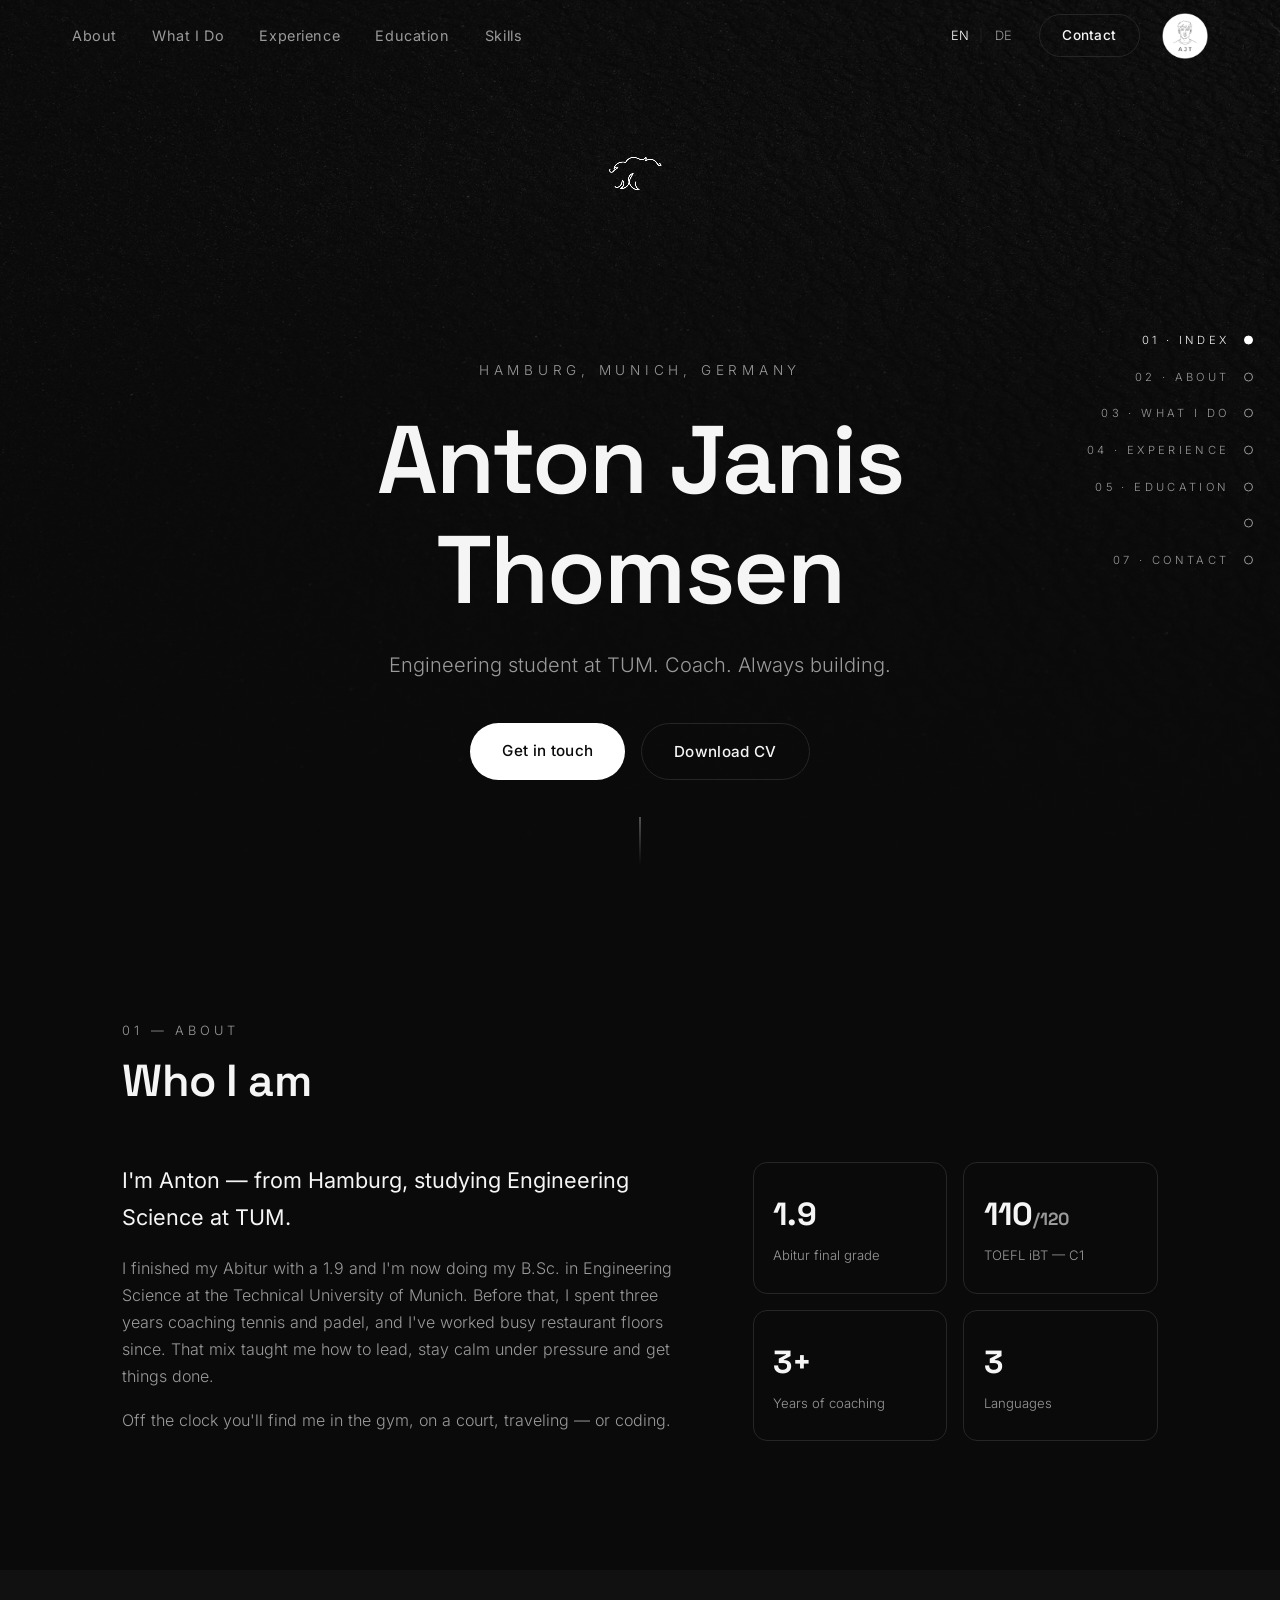
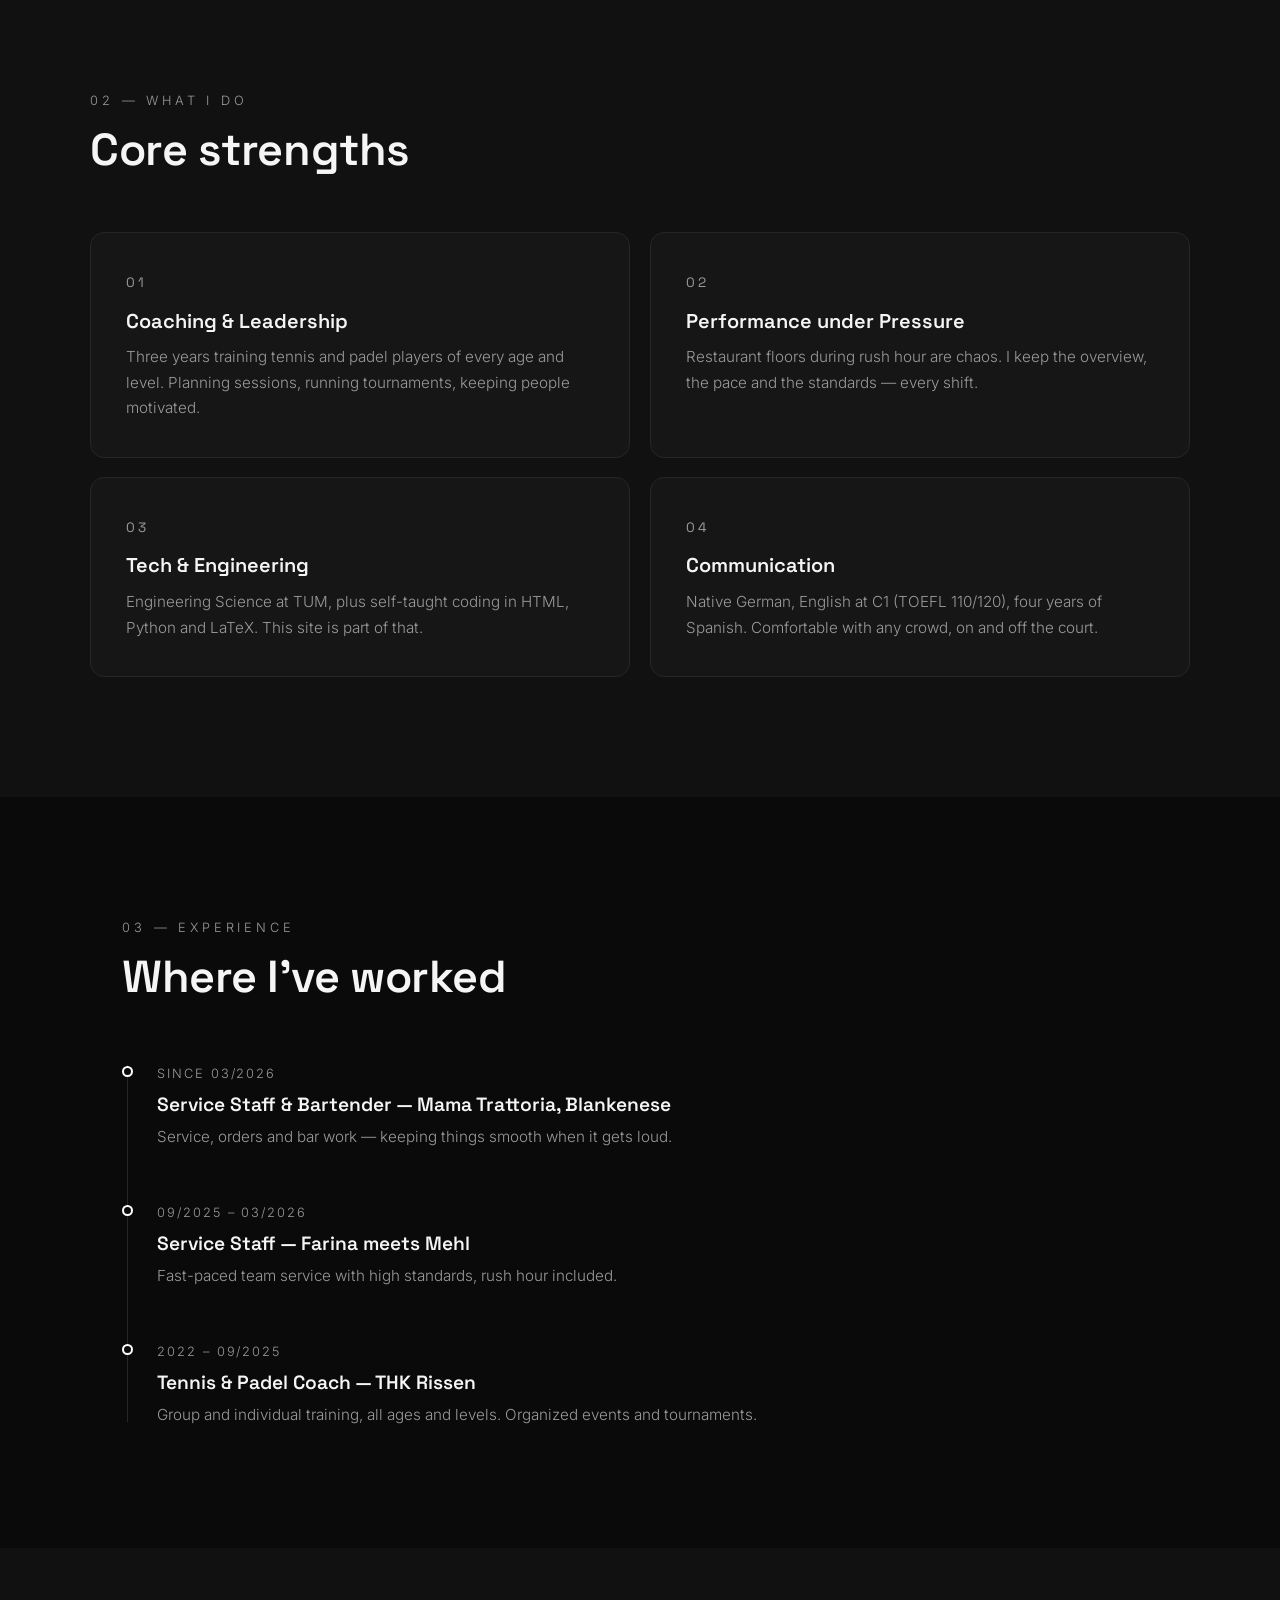
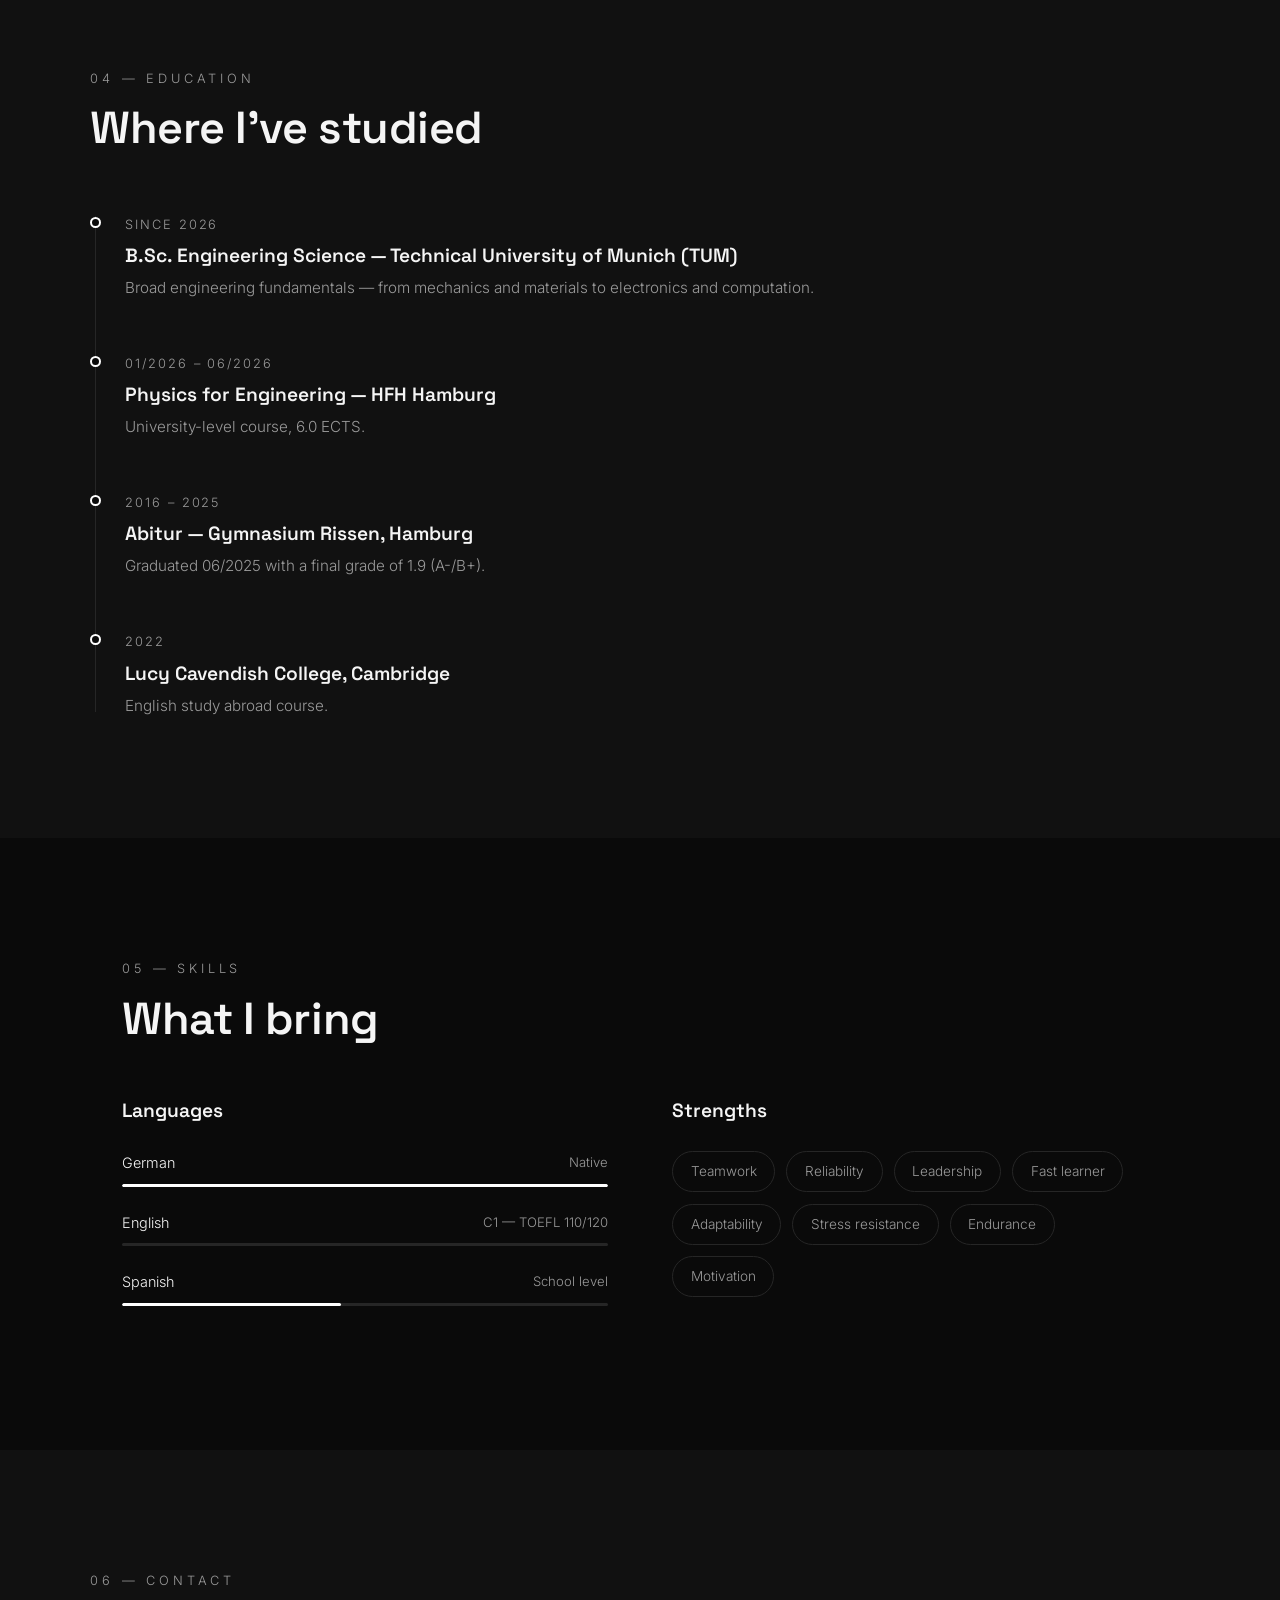
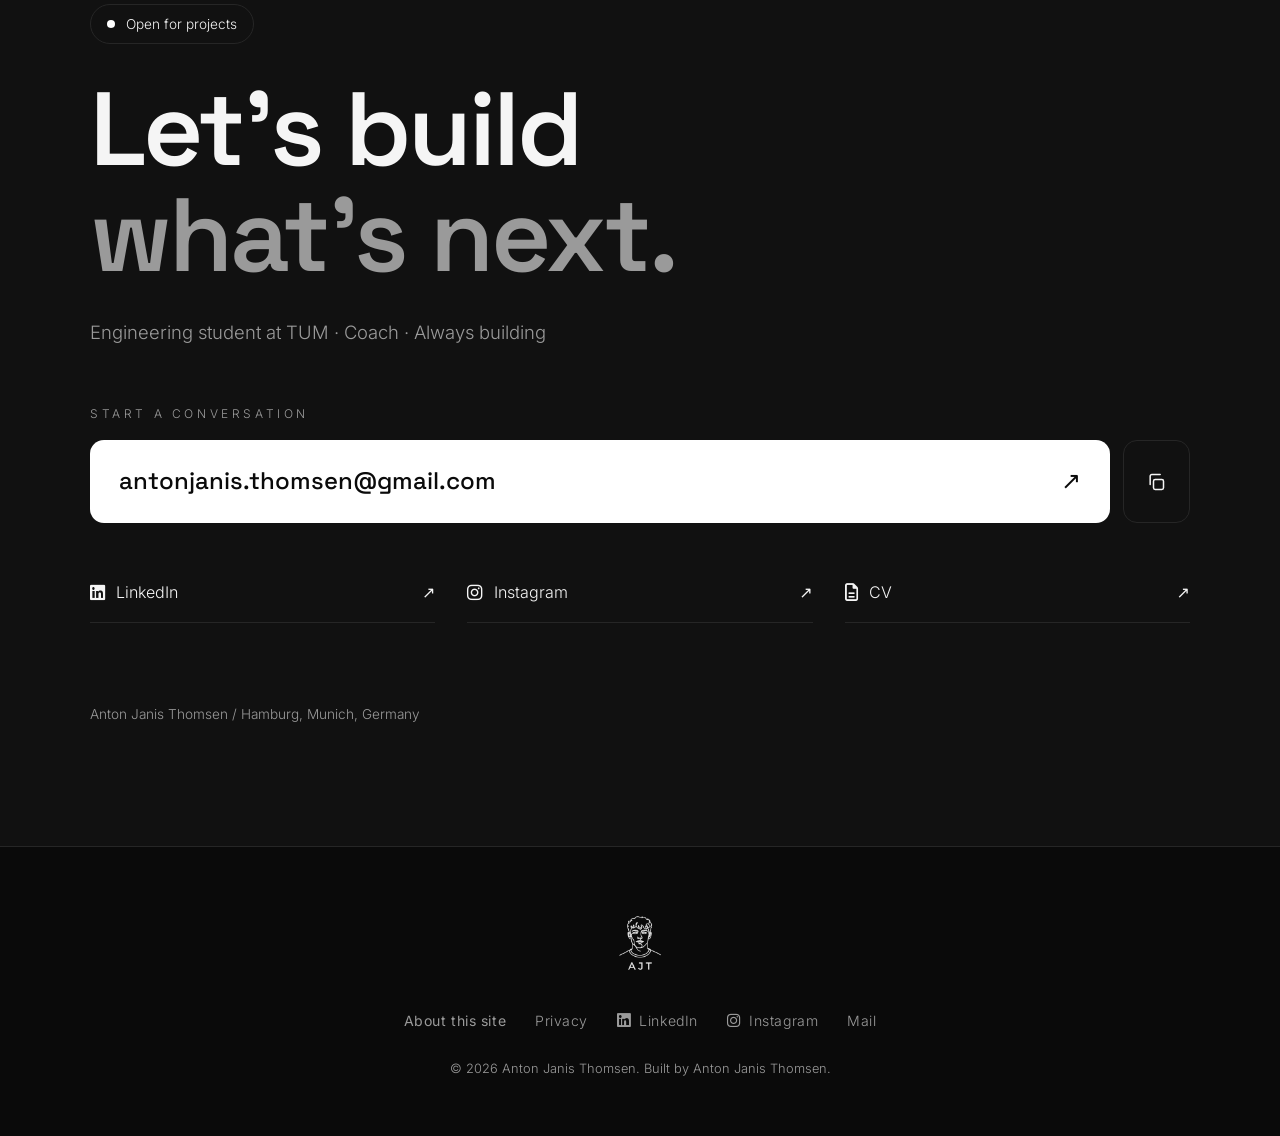
==== commit 12623056: "Add files via upload" ====
--- a/index.html
+++ b/index.html
@@ -3,6 +3,7 @@
 <head>
 <meta charset="UTF-8">
 <meta name="viewport" content="width=device-width, initial-scale=1.0">
+<meta name="format-detection" content="telephone=no, date=no, address=no, email=no">
 <meta name="description" content="Anton Janis Thomsen is an Engineering Science student at TUM in Munich, from Hamburg. Coach, always building and open for new projects and ideas.">
 <link rel="canonical" href="https://antonthomsen.de/">
 <title>Anton Janis Thomsen — Engineering Student at TUM</title>
@@ -349,7 +350,7 @@
     <span class="cta-label" data-i18n="contact.label">Start a conversation</span>
     <div class="cta-mail-row">
       <a href="mailto:antonjanis.thomsen@gmail.com?subject=Project%20inquiry" class="cta-mail-btn" id="mailBtn">
-        <span>antonjanis.thomsen@gmail.com</span><span aria-hidden="true">↗</span>
+        <span>antonjanis.thomsen@gmail.com</span><span aria-hidden="true" class="arrow">↗&#xFE0E;</span>
       </a>
       <button type="button" class="cta-copy" id="copyEmail" data-email="antonjanis.thomsen@gmail.com" aria-label="Copy email address" data-i18n-aria="contact.copyAria">
         <svg viewBox="0 0 24 24" width="20" height="20" fill="none" stroke="currentColor" stroke-width="1.8" stroke-linecap="round" stroke-linejoin="round" aria-hidden="true"><rect x="9" y="9" width="12" height="12" rx="2"/><path d="M5 15V5a2 2 0 0 1 2-2h10"/></svg>
@@ -358,9 +359,9 @@
     </div>
   </div>
   <div class="cta-links reveal delay-3">
-    <a href="https://linkedin.com/in/anton-janis.thomsen" target="_blank" rel="noopener"><span><i class="fa-brands fa-linkedin" aria-hidden="true"></i>LinkedIn</span><span aria-hidden="true">↗</span></a>
-    <a href="https://www.instagram.com/anton.tho/" target="_blank" rel="noopener"><span><i class="fa-brands fa-instagram" aria-hidden="true"></i>Instagram</span><span aria-hidden="true">↗</span></a>
-    <a href="CV_Anton_Thomsen.pdf" download><span><i class="fa-regular fa-file-lines" aria-hidden="true"></i>CV</span><span aria-hidden="true">↗</span></a>
+    <a href="https://linkedin.com/in/anton-janis.thomsen" target="_blank" rel="noopener"><span><i class="fa-brands fa-linkedin" aria-hidden="true"></i>LinkedIn</span><span aria-hidden="true" class="arrow">↗&#xFE0E;</span></a>
+    <a href="https://www.instagram.com/anton.tho/" target="_blank" rel="noopener"><span><i class="fa-brands fa-instagram" aria-hidden="true"></i>Instagram</span><span aria-hidden="true" class="arrow">↗&#xFE0E;</span></a>
+    <a href="CV_Anton_Thomsen.pdf" download><span><i class="fa-regular fa-file-lines" aria-hidden="true"></i>CV</span><span aria-hidden="true" class="arrow">↗&#xFE0E;</span></a>
   </div>
   <p class="cta-foot reveal" data-i18n="contact.foot">Anton Janis Thomsen / Hamburg, Munich, Germany</p>
 </section>
@@ -370,7 +371,7 @@
   <div class="footer-inner">
     <img src="logo-white.png" alt="AJT logo of Anton Janis Thomsen" class="footer-logo">
     <div class="footer-links">
-      <button class="footer-link" data-modal="imprint" data-i18n="footer.imprint">Imprint</button>
+      <button class="footer-link" data-modal="imprint" data-i18n="footer.imprint">About this site</button>
       <a href="privacy.html" class="footer-link" data-i18n="footer.privacy">Privacy</a>
       <a href="https://linkedin.com/in/anton-janis.thomsen" target="_blank" rel="noopener" class="footer-link"><i class="fa-brands fa-linkedin" aria-hidden="true"></i>LinkedIn</a>
       <a href="https://www.instagram.com/anton.tho/" target="_blank" rel="noopener" class="footer-link"><i class="fa-brands fa-instagram" aria-hidden="true"></i>Instagram</a>
@@ -383,9 +384,9 @@
 <!-- ===== Modals ===== -->
 <dialog id="imprint">
   <button class="modal-close" aria-label="Close" data-i18n-aria="modal.close">&times;</button>
-  <h3 data-i18n="imprint.title">Imprint</h3>
-  <p data-i18n="imprint.p">Anton Janis Theodor Thomsen<br>Hamburg, Germany<br>antonjanis.thomsen@gmail.com</p>
-  <p class="modal-note" data-i18n="imprint.note">Responsible for content according to &sect; 5 TMG.</p>
+  <h3 data-i18n="imprint.title">About this site</h3>
+  <p data-i18n="imprint.p">Anton Janis Theodor Thomsen<br>Hamburg / Munich, Germany<br>antonjanis.thomsen@gmail.com</p>
+  <p class="modal-note" data-i18n="imprint.note">This is a private, non-commercial personal website. No goods or services are offered here.</p>
 </dialog>
 
 <script src="i18n.js"></script>
--- a/vendor/fontawesome/css/brands.min.css
+++ b/vendor/fontawesome/css/brands.min.css
@@ -0,0 +1,6 @@
+/*!
+ * Font Awesome Free 6.5.2 by @fontawesome - https://fontawesome.com
+ * License - https://fontawesome.com/license/free (Icons: CC BY 4.0, Fonts: SIL OFL 1.1, Code: MIT License)
+ * Copyright 2024 Fonticons, Inc.
+ */
+:host,:root{--fa-style-family-brands:"Font Awesome 6 Brands";--fa-font-brands:normal 400 1em/1 "Font Awesome 6 Brands"}@font-face{font-family:"Font Awesome 6 Brands";font-style:normal;font-weight:400;font-display:block;src:url(../webfonts/fa-brands-400.woff2) format("woff2")}.fa-brands,.fab{font-weight:400}.fa-monero:before{content:"\f3d0"}.fa-hooli:before{content:"\f427"}.fa-yelp:before{content:"\f1e9"}.fa-cc-visa:before{content:"\f1f0"}.fa-lastfm:before{content:"\f202"}.fa-shopware:before{content:"\f5b5"}.fa-creative-commons-nc:before{content:"\f4e8"}.fa-aws:before{content:"\f375"}.fa-redhat:before{content:"\f7bc"}.fa-yoast:before{content:"\f2b1"}.fa-cloudflare:before{content:"\e07d"}.fa-ups:before{content:"\f7e0"}.fa-pixiv:before{content:"\e640"}.fa-wpexplorer:before{content:"\f2de"}.fa-dyalog:before{content:"\f399"}.fa-bity:before{content:"\f37a"}.fa-stackpath:before{content:"\f842"}.fa-buysellads:before{content:"\f20d"}.fa-first-order:before{content:"\f2b0"}.fa-modx:before{content:"\f285"}.fa-guilded:before{content:"\e07e"}.fa-vnv:before{content:"\f40b"}.fa-js-square:before,.fa-square-js:before{content:"\f3b9"}.fa-microsoft:before{content:"\f3ca"}.fa-qq:before{content:"\f1d6"}.fa-orcid:before{content:"\f8d2"}.fa-java:before{content:"\f4e4"}.fa-invision:before{content:"\f7b0"}.fa-creative-commons-pd-alt:before{content:"\f4ed"}.fa-centercode:before{content:"\f380"}.fa-glide-g:before{content:"\f2a6"}.fa-drupal:before{content:"\f1a9"}.fa-jxl:before{content:"\e67b"}.fa-hire-a-helper:before{content:"\f3b0"}.fa-creative-commons-by:before{content:"\f4e7"}.fa-unity:before{content:"\e049"}.fa-whmcs:before{content:"\f40d"}.fa-rocketchat:before{content:"\f3e8"}.fa-vk:before{content:"\f189"}.fa-untappd:before{content:"\f405"}.fa-mailchimp:before{content:"\f59e"}.fa-css3-alt:before{content:"\f38b"}.fa-reddit-square:before,.fa-square-reddit:before{content:"\f1a2"}.fa-vimeo-v:before{content:"\f27d"}.fa-contao:before{content:"\f26d"}.fa-square-font-awesome:before{content:"\e5ad"}.fa-deskpro:before{content:"\f38f"}.fa-brave:before{content:"\e63c"}.fa-sistrix:before{content:"\f3ee"}.fa-instagram-square:before,.fa-square-instagram:before{content:"\e055"}.fa-battle-net:before{content:"\f835"}.fa-the-red-yeti:before{content:"\f69d"}.fa-hacker-news-square:before,.fa-square-hacker-news:before{content:"\f3af"}.fa-edge:before{content:"\f282"}.fa-threads:before{content:"\e618"}.fa-napster:before{content:"\f3d2"}.fa-snapchat-square:before,.fa-square-snapchat:before{content:"\f2ad"}.fa-google-plus-g:before{content:"\f0d5"}.fa-artstation:before{content:"\f77a"}.fa-markdown:before{content:"\f60f"}.fa-sourcetree:before{content:"\f7d3"}.fa-google-plus:before{content:"\f2b3"}.fa-diaspora:before{content:"\f791"}.fa-foursquare:before{content:"\f180"}.fa-stack-overflow:before{content:"\f16c"}.fa-github-alt:before{content:"\f113"}.fa-phoenix-squadron:before{content:"\f511"}.fa-pagelines:before{content:"\f18c"}.fa-algolia:before{content:"\f36c"}.fa-red-river:before{content:"\f3e3"}.fa-creative-commons-sa:before{content:"\f4ef"}.fa-safari:before{content:"\f267"}.fa-google:before{content:"\f1a0"}.fa-font-awesome-alt:before,.fa-square-font-awesome-stroke:before{content:"\f35c"}.fa-atlassian:before{content:"\f77b"}.fa-linkedin-in:before{content:"\f0e1"}.fa-digital-ocean:before{content:"\f391"}.fa-nimblr:before{content:"\f5a8"}.fa-chromecast:before{content:"\f838"}.fa-evernote:before{content:"\f839"}.fa-hacker-news:before{content:"\f1d4"}.fa-creative-commons-sampling:before{content:"\f4f0"}.fa-adversal:before{content:"\f36a"}.fa-creative-commons:before{content:"\f25e"}.fa-watchman-monitoring:before{content:"\e087"}.fa-fonticons:before{content:"\f280"}.fa-weixin:before{content:"\f1d7"}.fa-shirtsinbulk:before{content:"\f214"}.fa-codepen:before{content:"\f1cb"}.fa-git-alt:before{content:"\f841"}.fa-lyft:before{content:"\f3c3"}.fa-rev:before{content:"\f5b2"}.fa-windows:before{content:"\f17a"}.fa-wizards-of-the-coast:before{content:"\f730"}.fa-square-viadeo:before,.fa-viadeo-square:before{content:"\f2aa"}.fa-meetup:before{content:"\f2e0"}.fa-centos:before{content:"\f789"}.fa-adn:before{content:"\f170"}.fa-cloudsmith:before{content:"\f384"}.fa-opensuse:before{content:"\e62b"}.fa-pied-piper-alt:before{content:"\f1a8"}.fa-dribbble-square:before,.fa-square-dribbble:before{content:"\f397"}.fa-codiepie:before{content:"\f284"}.fa-node:before{content:"\f419"}.fa-mix:before{content:"\f3cb"}.fa-steam:before{content:"\f1b6"}.fa-cc-apple-pay:before{content:"\f416"}.fa-scribd:before{content:"\f28a"}.fa-debian:before{content:"\e60b"}.fa-openid:before{content:"\f19b"}.fa-instalod:before{content:"\e081"}.fa-expeditedssl:before{content:"\f23e"}.fa-sellcast:before{content:"\f2da"}.fa-square-twitter:before,.fa-twitter-square:before{content:"\f081"}.fa-r-project:before{content:"\f4f7"}.fa-delicious:before{content:"\f1a5"}.fa-freebsd:before{content:"\f3a4"}.fa-vuejs:before{content:"\f41f"}.fa-accusoft:before{content:"\f369"}.fa-ioxhost:before{content:"\f208"}.fa-fonticons-fi:before{content:"\f3a2"}.fa-app-store:before{content:"\f36f"}.fa-cc-mastercard:before{content:"\f1f1"}.fa-itunes-note:before{content:"\f3b5"}.fa-golang:before{content:"\e40f"}.fa-kickstarter:before,.fa-square-kickstarter:before{content:"\f3bb"}.fa-grav:before{content:"\f2d6"}.fa-weibo:before{content:"\f18a"}.fa-uncharted:before{content:"\e084"}.fa-firstdraft:before{content:"\f3a1"}.fa-square-youtube:before,.fa-youtube-square:before{content:"\f431"}.fa-wikipedia-w:before{content:"\f266"}.fa-rendact:before,.fa-wpressr:before{content:"\f3e4"}.fa-angellist:before{content:"\f209"}.fa-galactic-republic:before{content:"\f50c"}.fa-nfc-directional:before{content:"\e530"}.fa-skype:before{content:"\f17e"}.fa-joget:before{content:"\f3b7"}.fa-fedora:before{content:"\f798"}.fa-stripe-s:before{content:"\f42a"}.fa-meta:before{content:"\e49b"}.fa-laravel:before{content:"\f3bd"}.fa-hotjar:before{content:"\f3b1"}.fa-bluetooth-b:before{content:"\f294"}.fa-square-letterboxd:before{content:"\e62e"}.fa-sticker-mule:before{content:"\f3f7"}.fa-creative-commons-zero:before{content:"\f4f3"}.fa-hips:before{content:"\f452"}.fa-behance:before{content:"\f1b4"}.fa-reddit:before{content:"\f1a1"}.fa-discord:before{content:"\f392"}.fa-chrome:before{content:"\f268"}.fa-app-store-ios:before{content:"\f370"}.fa-cc-discover:before{content:"\f1f2"}.fa-wpbeginner:before{content:"\f297"}.fa-confluence:before{content:"\f78d"}.fa-shoelace:before{content:"\e60c"}.fa-mdb:before{content:"\f8ca"}.fa-dochub:before{content:"\f394"}.fa-accessible-icon:before{content:"\f368"}.fa-ebay:before{content:"\f4f4"}.fa-amazon:before{content:"\f270"}.fa-unsplash:before{content:"\e07c"}.fa-yarn:before{content:"\f7e3"}.fa-square-steam:before,.fa-steam-square:before{content:"\f1b7"}.fa-500px:before{content:"\f26e"}.fa-square-vimeo:before,.fa-vimeo-square:before{content:"\f194"}.fa-asymmetrik:before{content:"\f372"}.fa-font-awesome-flag:before,.fa-font-awesome-logo-full:before,.fa-font-awesome:before{content:"\f2b4"}.fa-gratipay:before{content:"\f184"}.fa-apple:before{content:"\f179"}.fa-hive:before{content:"\e07f"}.fa-gitkraken:before{content:"\f3a6"}.fa-keybase:before{content:"\f4f5"}.fa-apple-pay:before{content:"\f415"}.fa-padlet:before{content:"\e4a0"}.fa-amazon-pay:before{content:"\f42c"}.fa-github-square:before,.fa-square-github:before{content:"\f092"}.fa-stumbleupon:before{content:"\f1a4"}.fa-fedex:before{content:"\f797"}.fa-phoenix-framework:before{content:"\f3dc"}.fa-shopify:before{content:"\e057"}.fa-neos:before{content:"\f612"}.fa-square-threads:before{content:"\e619"}.fa-hackerrank:before{content:"\f5f7"}.fa-researchgate:before{content:"\f4f8"}.fa-swift:before{content:"\f8e1"}.fa-angular:before{content:"\f420"}.fa-speakap:before{content:"\f3f3"}.fa-angrycreative:before{content:"\f36e"}.fa-y-combinator:before{content:"\f23b"}.fa-empire:before{content:"\f1d1"}.fa-envira:before{content:"\f299"}.fa-google-scholar:before{content:"\e63b"}.fa-gitlab-square:before,.fa-square-gitlab:before{content:"\e5ae"}.fa-studiovinari:before{content:"\f3f8"}.fa-pied-piper:before{content:"\f2ae"}.fa-wordpress:before{content:"\f19a"}.fa-product-hunt:before{content:"\f288"}.fa-firefox:before{content:"\f269"}.fa-linode:before{content:"\f2b8"}.fa-goodreads:before{content:"\f3a8"}.fa-odnoklassniki-square:before,.fa-square-odnoklassniki:before{content:"\f264"}.fa-jsfiddle:before{content:"\f1cc"}.fa-sith:before{content:"\f512"}.fa-themeisle:before{content:"\f2b2"}.fa-page4:before{content:"\f3d7"}.fa-hashnode:before{content:"\e499"}.fa-react:before{content:"\f41b"}.fa-cc-paypal:before{content:"\f1f4"}.fa-squarespace:before{content:"\f5be"}.fa-cc-stripe:before{content:"\f1f5"}.fa-creative-commons-share:before{content:"\f4f2"}.fa-bitcoin:before{content:"\f379"}.fa-keycdn:before{content:"\f3ba"}.fa-opera:before{content:"\f26a"}.fa-itch-io:before{content:"\f83a"}.fa-umbraco:before{content:"\f8e8"}.fa-galactic-senate:before{content:"\f50d"}.fa-ubuntu:before{content:"\f7df"}.fa-draft2digital:before{content:"\f396"}.fa-stripe:before{content:"\f429"}.fa-houzz:before{content:"\f27c"}.fa-gg:before{content:"\f260"}.fa-dhl:before{content:"\f790"}.fa-pinterest-square:before,.fa-square-pinterest:before{content:"\f0d3"}.fa-xing:before{content:"\f168"}.fa-blackberry:before{content:"\f37b"}.fa-creative-commons-pd:before{content:"\f4ec"}.fa-playstation:before{content:"\f3df"}.fa-quinscape:before{content:"\f459"}.fa-less:before{content:"\f41d"}.fa-blogger-b:before{content:"\f37d"}.fa-opencart:before{content:"\f23d"}.fa-vine:before{content:"\f1ca"}.fa-signal-messenger:before{content:"\e663"}.fa-paypal:before{content:"\f1ed"}.fa-gitlab:before{content:"\f296"}.fa-typo3:before{content:"\f42b"}.fa-reddit-alien:before{content:"\f281"}.fa-yahoo:before{content:"\f19e"}.fa-dailymotion:before{content:"\e052"}.fa-affiliatetheme:before{content:"\f36b"}.fa-pied-piper-pp:before{content:"\f1a7"}.fa-bootstrap:before{content:"\f836"}.fa-odnoklassniki:before{content:"\f263"}.fa-nfc-symbol:before{content:"\e531"}.fa-mintbit:before{content:"\e62f"}.fa-ethereum:before{content:"\f42e"}.fa-speaker-deck:before{content:"\f83c"}.fa-creative-commons-nc-eu:before{content:"\f4e9"}.fa-patreon:before{content:"\f3d9"}.fa-avianex:before{content:"\f374"}.fa-ello:before{content:"\f5f1"}.fa-gofore:before{content:"\f3a7"}.fa-bimobject:before{content:"\f378"}.fa-brave-reverse:before{content:"\e63d"}.fa-facebook-f:before{content:"\f39e"}.fa-google-plus-square:before,.fa-square-google-plus:before{content:"\f0d4"}.fa-web-awesome:before{content:"\e682"}.fa-mandalorian:before{content:"\f50f"}.fa-first-order-alt:before{content:"\f50a"}.fa-osi:before{content:"\f41a"}.fa-google-wallet:before{content:"\f1ee"}.fa-d-and-d-beyond:before{content:"\f6ca"}.fa-periscope:before{content:"\f3da"}.fa-fulcrum:before{content:"\f50b"}.fa-cloudscale:before{content:"\f383"}.fa-forumbee:before{content:"\f211"}.fa-mizuni:before{content:"\f3cc"}.fa-schlix:before{content:"\f3ea"}.fa-square-xing:before,.fa-xing-square:before{content:"\f169"}.fa-bandcamp:before{content:"\f2d5"}.fa-wpforms:before{content:"\f298"}.fa-cloudversify:before{content:"\f385"}.fa-usps:before{content:"\f7e1"}.fa-megaport:before{content:"\f5a3"}.fa-magento:before{content:"\f3c4"}.fa-spotify:before{content:"\f1bc"}.fa-optin-monster:before{content:"\f23c"}.fa-fly:before{content:"\f417"}.fa-aviato:before{content:"\f421"}.fa-itunes:before{content:"\f3b4"}.fa-cuttlefish:before{content:"\f38c"}.fa-blogger:before{content:"\f37c"}.fa-flickr:before{content:"\f16e"}.fa-viber:before{content:"\f409"}.fa-soundcloud:before{content:"\f1be"}.fa-digg:before{content:"\f1a6"}.fa-tencent-weibo:before{content:"\f1d5"}.fa-letterboxd:before{content:"\e62d"}.fa-symfony:before{content:"\f83d"}.fa-maxcdn:before{content:"\f136"}.fa-etsy:before{content:"\f2d7"}.fa-facebook-messenger:before{content:"\f39f"}.fa-audible:before{content:"\f373"}.fa-think-peaks:before{content:"\f731"}.fa-bilibili:before{content:"\e3d9"}.fa-erlang:before{content:"\f39d"}.fa-x-twitter:before{content:"\e61b"}.fa-cotton-bureau:before{content:"\f89e"}.fa-dashcube:before{content:"\f210"}.fa-42-group:before,.fa-innosoft:before{content:"\e080"}.fa-stack-exchange:before{content:"\f18d"}.fa-elementor:before{content:"\f430"}.fa-pied-piper-square:before,.fa-square-pied-piper:before{content:"\e01e"}.fa-creative-commons-nd:before{content:"\f4eb"}.fa-palfed:before{content:"\f3d8"}.fa-superpowers:before{content:"\f2dd"}.fa-resolving:before{content:"\f3e7"}.fa-xbox:before{content:"\f412"}.fa-square-web-awesome-stroke:before{content:"\e684"}.fa-searchengin:before{content:"\f3eb"}.fa-tiktok:before{content:"\e07b"}.fa-facebook-square:before,.fa-square-facebook:before{content:"\f082"}.fa-renren:before{content:"\f18b"}.fa-linux:before{content:"\f17c"}.fa-glide:before{content:"\f2a5"}.fa-linkedin:before{content:"\f08c"}.fa-hubspot:before{content:"\f3b2"}.fa-deploydog:before{content:"\f38e"}.fa-twitch:before{content:"\f1e8"}.fa-ravelry:before{content:"\f2d9"}.fa-mixer:before{content:"\e056"}.fa-lastfm-square:before,.fa-square-lastfm:before{content:"\f203"}.fa-vimeo:before{content:"\f40a"}.fa-mendeley:before{content:"\f7b3"}.fa-uniregistry:before{content:"\f404"}.fa-figma:before{content:"\f799"}.fa-creative-commons-remix:before{content:"\f4ee"}.fa-cc-amazon-pay:before{content:"\f42d"}.fa-dropbox:before{content:"\f16b"}.fa-instagram:before{content:"\f16d"}.fa-cmplid:before{content:"\e360"}.fa-upwork:before{content:"\e641"}.fa-facebook:before{content:"\f09a"}.fa-gripfire:before{content:"\f3ac"}.fa-jedi-order:before{content:"\f50e"}.fa-uikit:before{content:"\f403"}.fa-fort-awesome-alt:before{content:"\f3a3"}.fa-phabricator:before{content:"\f3db"}.fa-ussunnah:before{content:"\f407"}.fa-earlybirds:before{content:"\f39a"}.fa-trade-federation:before{content:"\f513"}.fa-autoprefixer:before{content:"\f41c"}.fa-whatsapp:before{content:"\f232"}.fa-square-upwork:before{content:"\e67c"}.fa-slideshare:before{content:"\f1e7"}.fa-google-play:before{content:"\f3ab"}.fa-viadeo:before{content:"\f2a9"}.fa-line:before{content:"\f3c0"}.fa-google-drive:before{content:"\f3aa"}.fa-servicestack:before{content:"\f3ec"}.fa-simplybuilt:before{content:"\f215"}.fa-bitbucket:before{content:"\f171"}.fa-imdb:before{content:"\f2d8"}.fa-deezer:before{content:"\e077"}.fa-raspberry-pi:before{content:"\f7bb"}.fa-jira:before{content:"\f7b1"}.fa-docker:before{content:"\f395"}.fa-screenpal:before{content:"\e570"}.fa-bluetooth:before{content:"\f293"}.fa-gitter:before{content:"\f426"}.fa-d-and-d:before{content:"\f38d"}.fa-microblog:before{content:"\e01a"}.fa-cc-diners-club:before{content:"\f24c"}.fa-gg-circle:before{content:"\f261"}.fa-pied-piper-hat:before{content:"\f4e5"}.fa-kickstarter-k:before{content:"\f3bc"}.fa-yandex:before{content:"\f413"}.fa-readme:before{content:"\f4d5"}.fa-html5:before{content:"\f13b"}.fa-sellsy:before{content:"\f213"}.fa-square-web-awesome:before{content:"\e683"}.fa-sass:before{content:"\f41e"}.fa-wirsindhandwerk:before,.fa-wsh:before{content:"\e2d0"}.fa-buromobelexperte:before{content:"\f37f"}.fa-salesforce:before{content:"\f83b"}.fa-octopus-deploy:before{content:"\e082"}.fa-medapps:before{content:"\f3c6"}.fa-ns8:before{content:"\f3d5"}.fa-pinterest-p:before{content:"\f231"}.fa-apper:before{content:"\f371"}.fa-fort-awesome:before{content:"\f286"}.fa-waze:before{content:"\f83f"}.fa-bluesky:before{content:"\e671"}.fa-cc-jcb:before{content:"\f24b"}.fa-snapchat-ghost:before,.fa-snapchat:before{content:"\f2ab"}.fa-fantasy-flight-games:before{content:"\f6dc"}.fa-rust:before{content:"\e07a"}.fa-wix:before{content:"\f5cf"}.fa-behance-square:before,.fa-square-behance:before{content:"\f1b5"}.fa-supple:before{content:"\f3f9"}.fa-webflow:before{content:"\e65c"}.fa-rebel:before{content:"\f1d0"}.fa-css3:before{content:"\f13c"}.fa-staylinked:before{content:"\f3f5"}.fa-kaggle:before{content:"\f5fa"}.fa-space-awesome:before{content:"\e5ac"}.fa-deviantart:before{content:"\f1bd"}.fa-cpanel:before{content:"\f388"}.fa-goodreads-g:before{content:"\f3a9"}.fa-git-square:before,.fa-square-git:before{content:"\f1d2"}.fa-square-tumblr:before,.fa-tumblr-square:before{content:"\f174"}.fa-trello:before{content:"\f181"}.fa-creative-commons-nc-jp:before{content:"\f4ea"}.fa-get-pocket:before{content:"\f265"}.fa-perbyte:before{content:"\e083"}.fa-grunt:before{content:"\f3ad"}.fa-weebly:before{content:"\f5cc"}.fa-connectdevelop:before{content:"\f20e"}.fa-leanpub:before{content:"\f212"}.fa-black-tie:before{content:"\f27e"}.fa-themeco:before{content:"\f5c6"}.fa-python:before{content:"\f3e2"}.fa-android:before{content:"\f17b"}.fa-bots:before{content:"\e340"}.fa-free-code-camp:before{content:"\f2c5"}.fa-hornbill:before{content:"\f592"}.fa-js:before{content:"\f3b8"}.fa-ideal:before{content:"\e013"}.fa-git:before{content:"\f1d3"}.fa-dev:before{content:"\f6cc"}.fa-sketch:before{content:"\f7c6"}.fa-yandex-international:before{content:"\f414"}.fa-cc-amex:before{content:"\f1f3"}.fa-uber:before{content:"\f402"}.fa-github:before{content:"\f09b"}.fa-php:before{content:"\f457"}.fa-alipay:before{content:"\f642"}.fa-youtube:before{content:"\f167"}.fa-skyatlas:before{content:"\f216"}.fa-firefox-browser:before{content:"\e007"}.fa-replyd:before{content:"\f3e6"}.fa-suse:before{content:"\f7d6"}.fa-jenkins:before{content:"\f3b6"}.fa-twitter:before{content:"\f099"}.fa-rockrms:before{content:"\f3e9"}.fa-pinterest:before{content:"\f0d2"}.fa-buffer:before{content:"\f837"}.fa-npm:before{content:"\f3d4"}.fa-yammer:before{content:"\f840"}.fa-btc:before{content:"\f15a"}.fa-dribbble:before{content:"\f17d"}.fa-stumbleupon-circle:before{content:"\f1a3"}.fa-internet-explorer:before{content:"\f26b"}.fa-stubber:before{content:"\e5c7"}.fa-telegram-plane:before,.fa-telegram:before{content:"\f2c6"}.fa-old-republic:before{content:"\f510"}.fa-odysee:before{content:"\e5c6"}.fa-square-whatsapp:before,.fa-whatsapp-square:before{content:"\f40c"}.fa-node-js:before{content:"\f3d3"}.fa-edge-legacy:before{content:"\e078"}.fa-slack-hash:before,.fa-slack:before{content:"\f198"}.fa-medrt:before{content:"\f3c8"}.fa-usb:before{content:"\f287"}.fa-tumblr:before{content:"\f173"}.fa-vaadin:before{content:"\f408"}.fa-quora:before{content:"\f2c4"}.fa-square-x-twitter:before{content:"\e61a"}.fa-reacteurope:before{content:"\f75d"}.fa-medium-m:before,.fa-medium:before{content:"\f23a"}.fa-amilia:before{content:"\f36d"}.fa-mixcloud:before{content:"\f289"}.fa-flipboard:before{content:"\f44d"}.fa-viacoin:before{content:"\f237"}.fa-critical-role:before{content:"\f6c9"}.fa-sitrox:before{content:"\e44a"}.fa-discourse:before{content:"\f393"}.fa-joomla:before{content:"\f1aa"}.fa-mastodon:before{content:"\f4f6"}.fa-airbnb:before{content:"\f834"}.fa-wolf-pack-battalion:before{content:"\f514"}.fa-buy-n-large:before{content:"\f8a6"}.fa-gulp:before{content:"\f3ae"}.fa-creative-commons-sampling-plus:before{content:"\f4f1"}.fa-strava:before{content:"\f428"}.fa-ember:before{content:"\f423"}.fa-canadian-maple-leaf:before{content:"\f785"}.fa-teamspeak:before{content:"\f4f9"}.fa-pushed:before{content:"\f3e1"}.fa-wordpress-simple:before{content:"\f411"}.fa-nutritionix:before{content:"\f3d6"}.fa-wodu:before{content:"\e088"}.fa-google-pay:before{content:"\e079"}.fa-intercom:before{content:"\f7af"}.fa-zhihu:before{content:"\f63f"}.fa-korvue:before{content:"\f42f"}.fa-pix:before{content:"\e43a"}.fa-steam-symbol:before{content:"\f3f6"}
--- a/vendor/fontawesome/css/regular.min.css
+++ b/vendor/fontawesome/css/regular.min.css
@@ -0,0 +1,6 @@
+/*!
+ * Font Awesome Free 6.5.2 by @fontawesome - https://fontawesome.com
+ * License - https://fontawesome.com/license/free (Icons: CC BY 4.0, Fonts: SIL OFL 1.1, Code: MIT License)
+ * Copyright 2024 Fonticons, Inc.
+ */
+:host,:root{--fa-style-family-classic:"Font Awesome 6 Free";--fa-font-regular:normal 400 1em/1 "Font Awesome 6 Free"}@font-face{font-family:"Font Awesome 6 Free";font-style:normal;font-weight:400;font-display:block;src:url(../webfonts/fa-regular-400.woff2) format("woff2")}.fa-regular,.far{font-weight:400}
--- a/style.css
+++ b/style.css
@@ -674,3 +674,6 @@
   /* Never split an entry across pages */
   .timeline-item, .card, .stat, .skills-block, .skill-bar, .about-text, .about-stats { break-inside: avoid; }
 }
+
+/* Force text arrows (iOS would otherwise render ↗ as an emoji) */
+.arrow { font-variant-emoji: text; font-family: "Inter", system-ui, sans-serif; }
